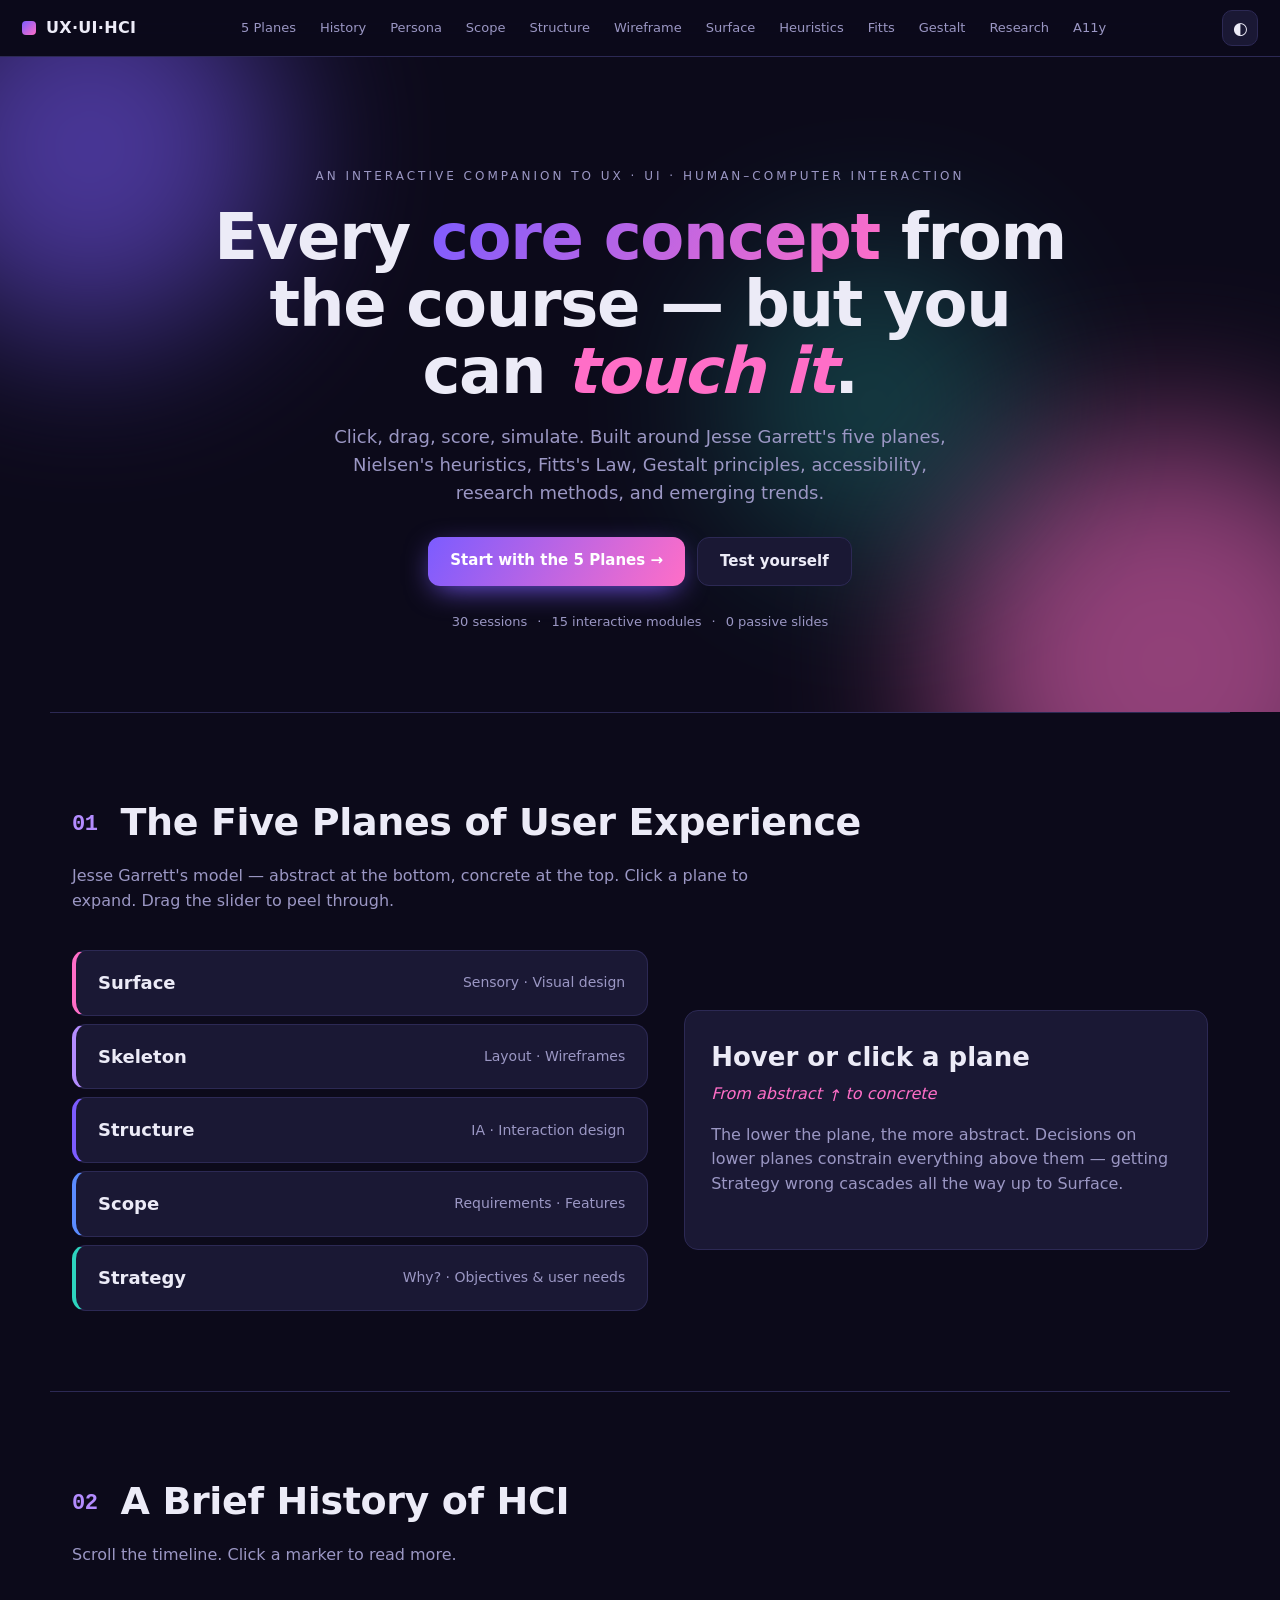
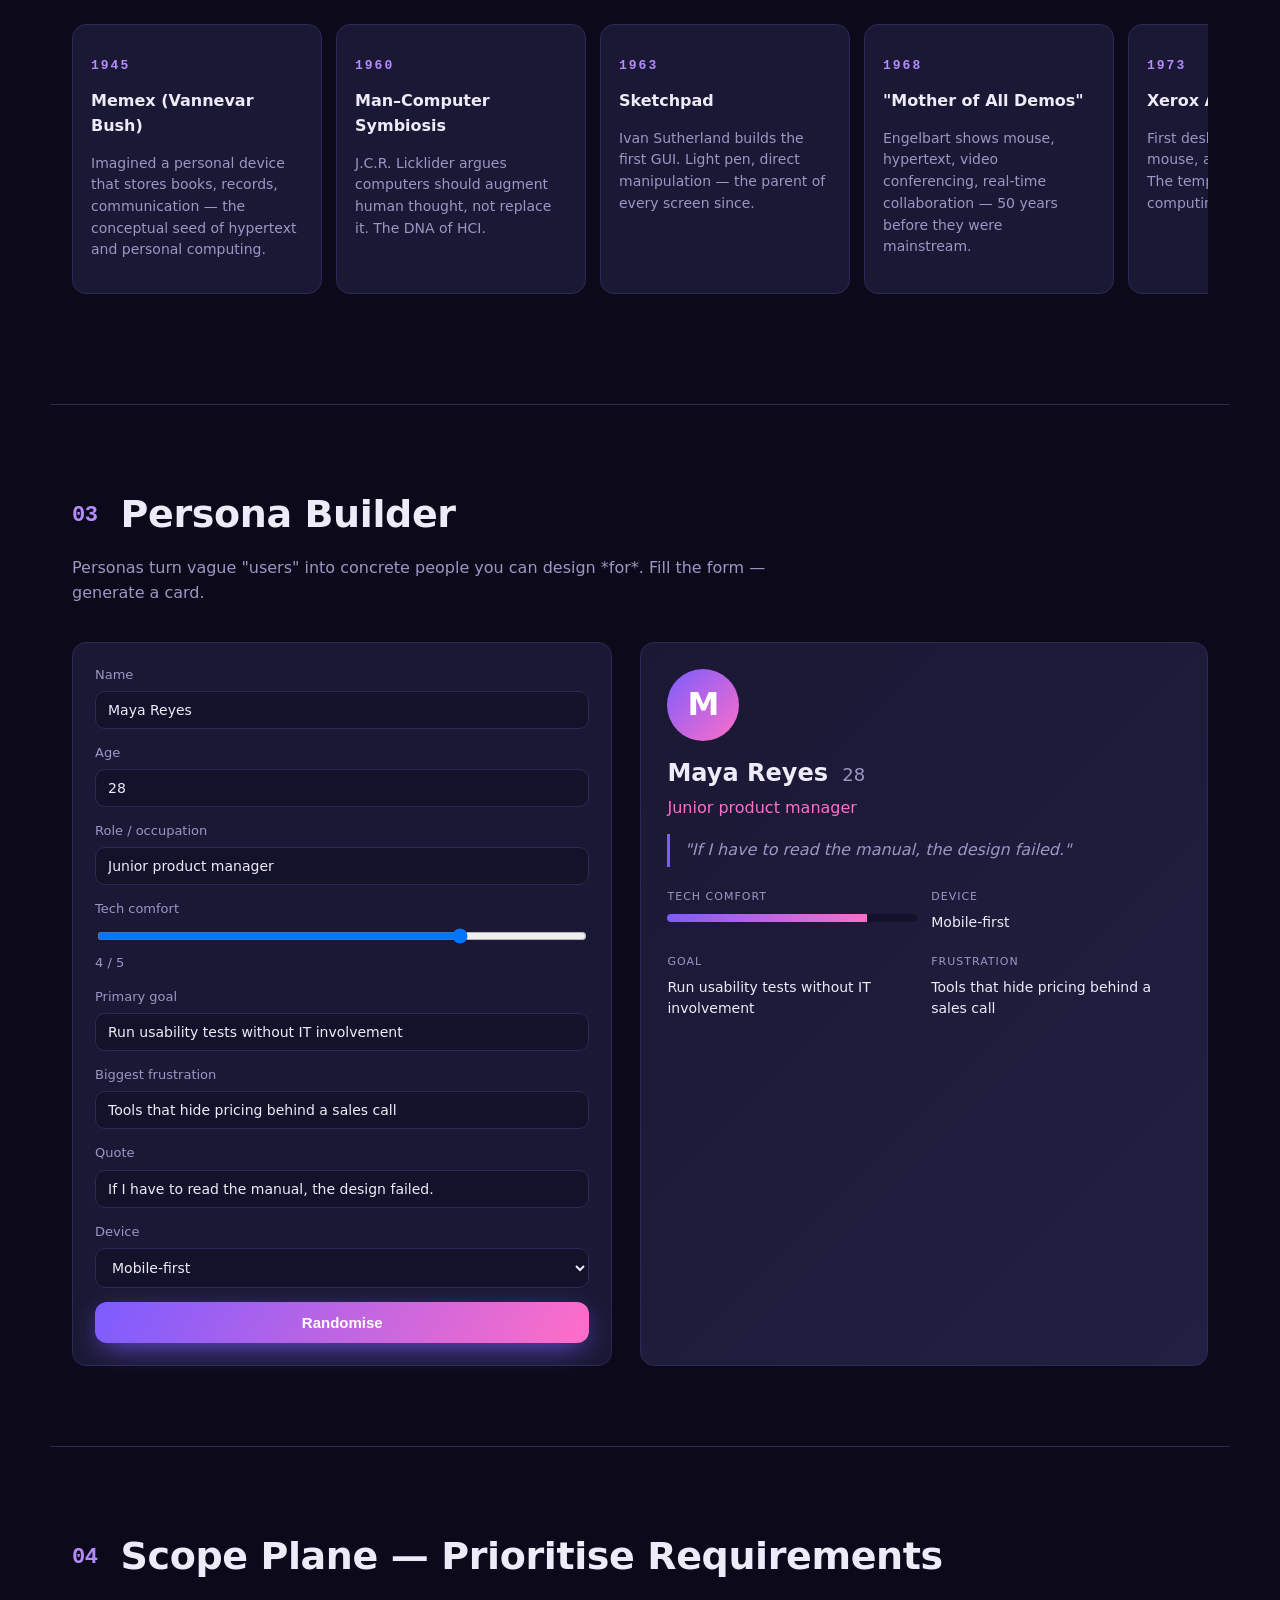
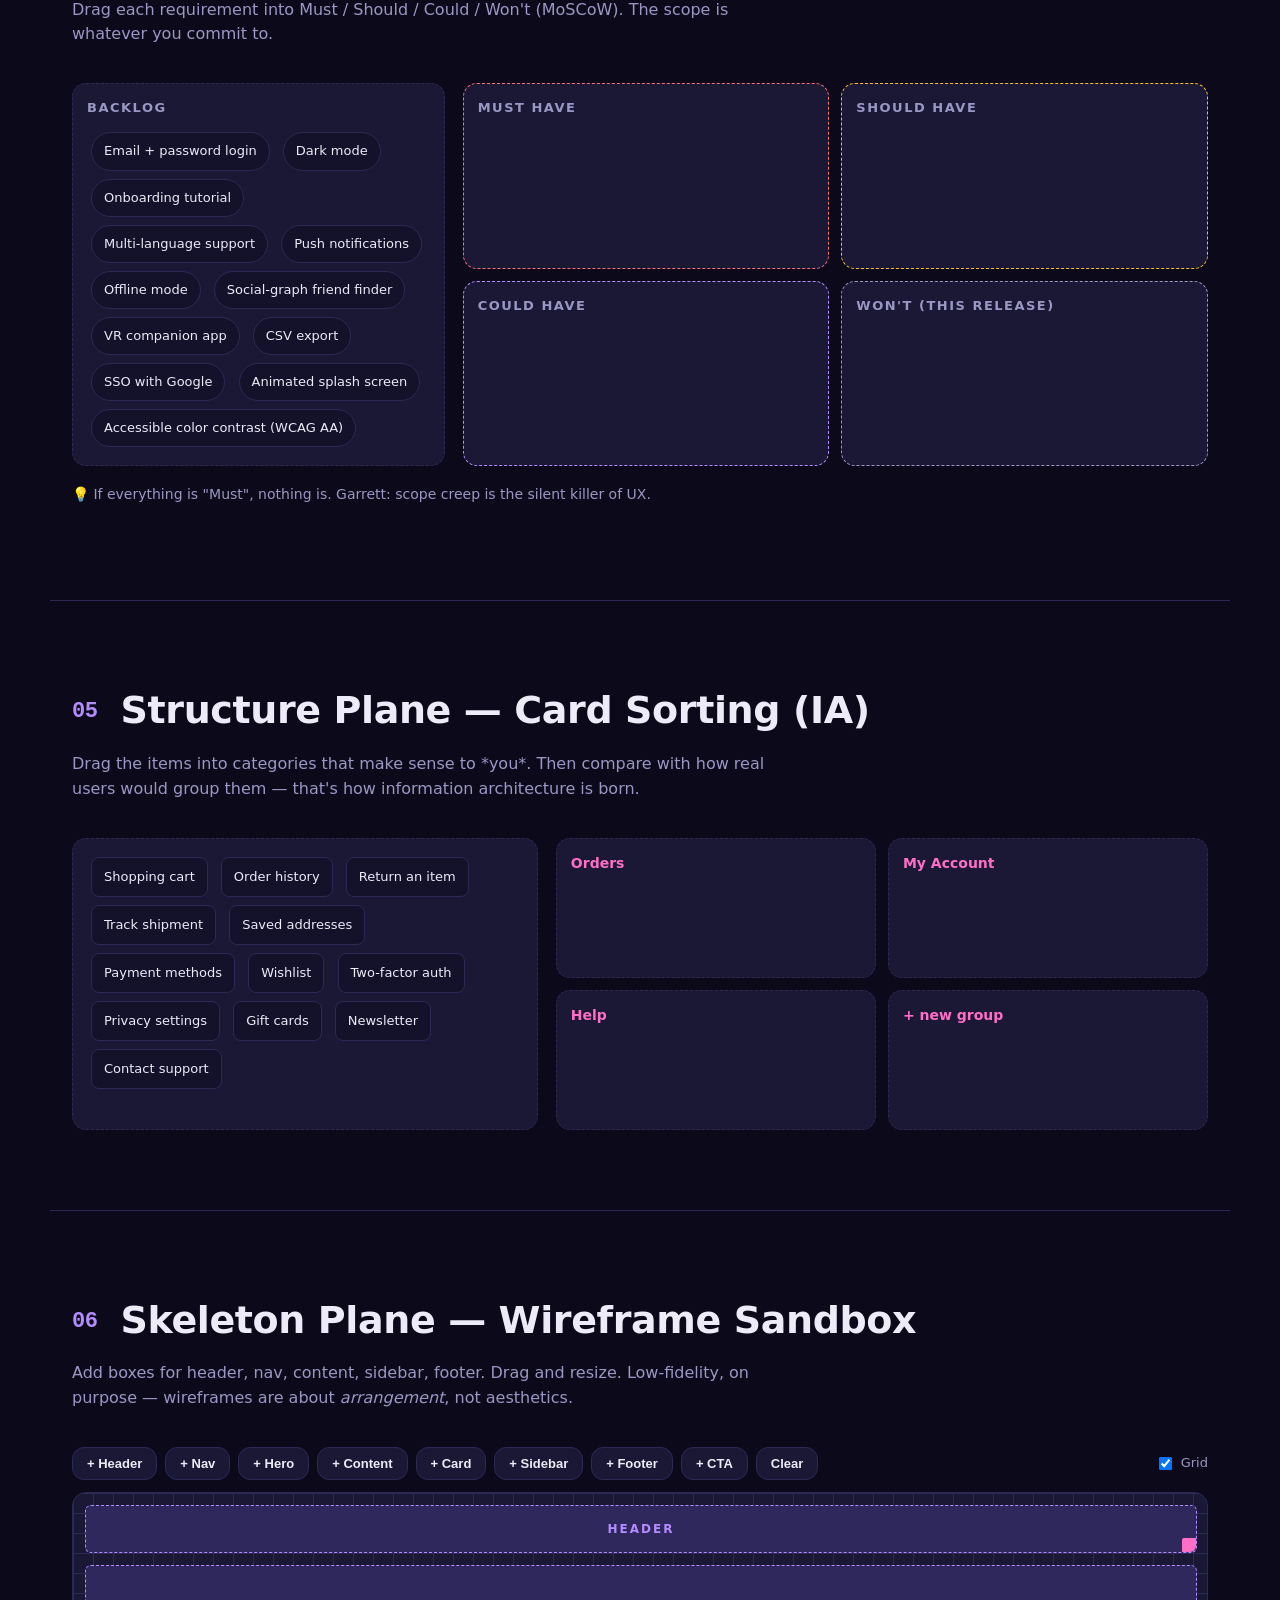
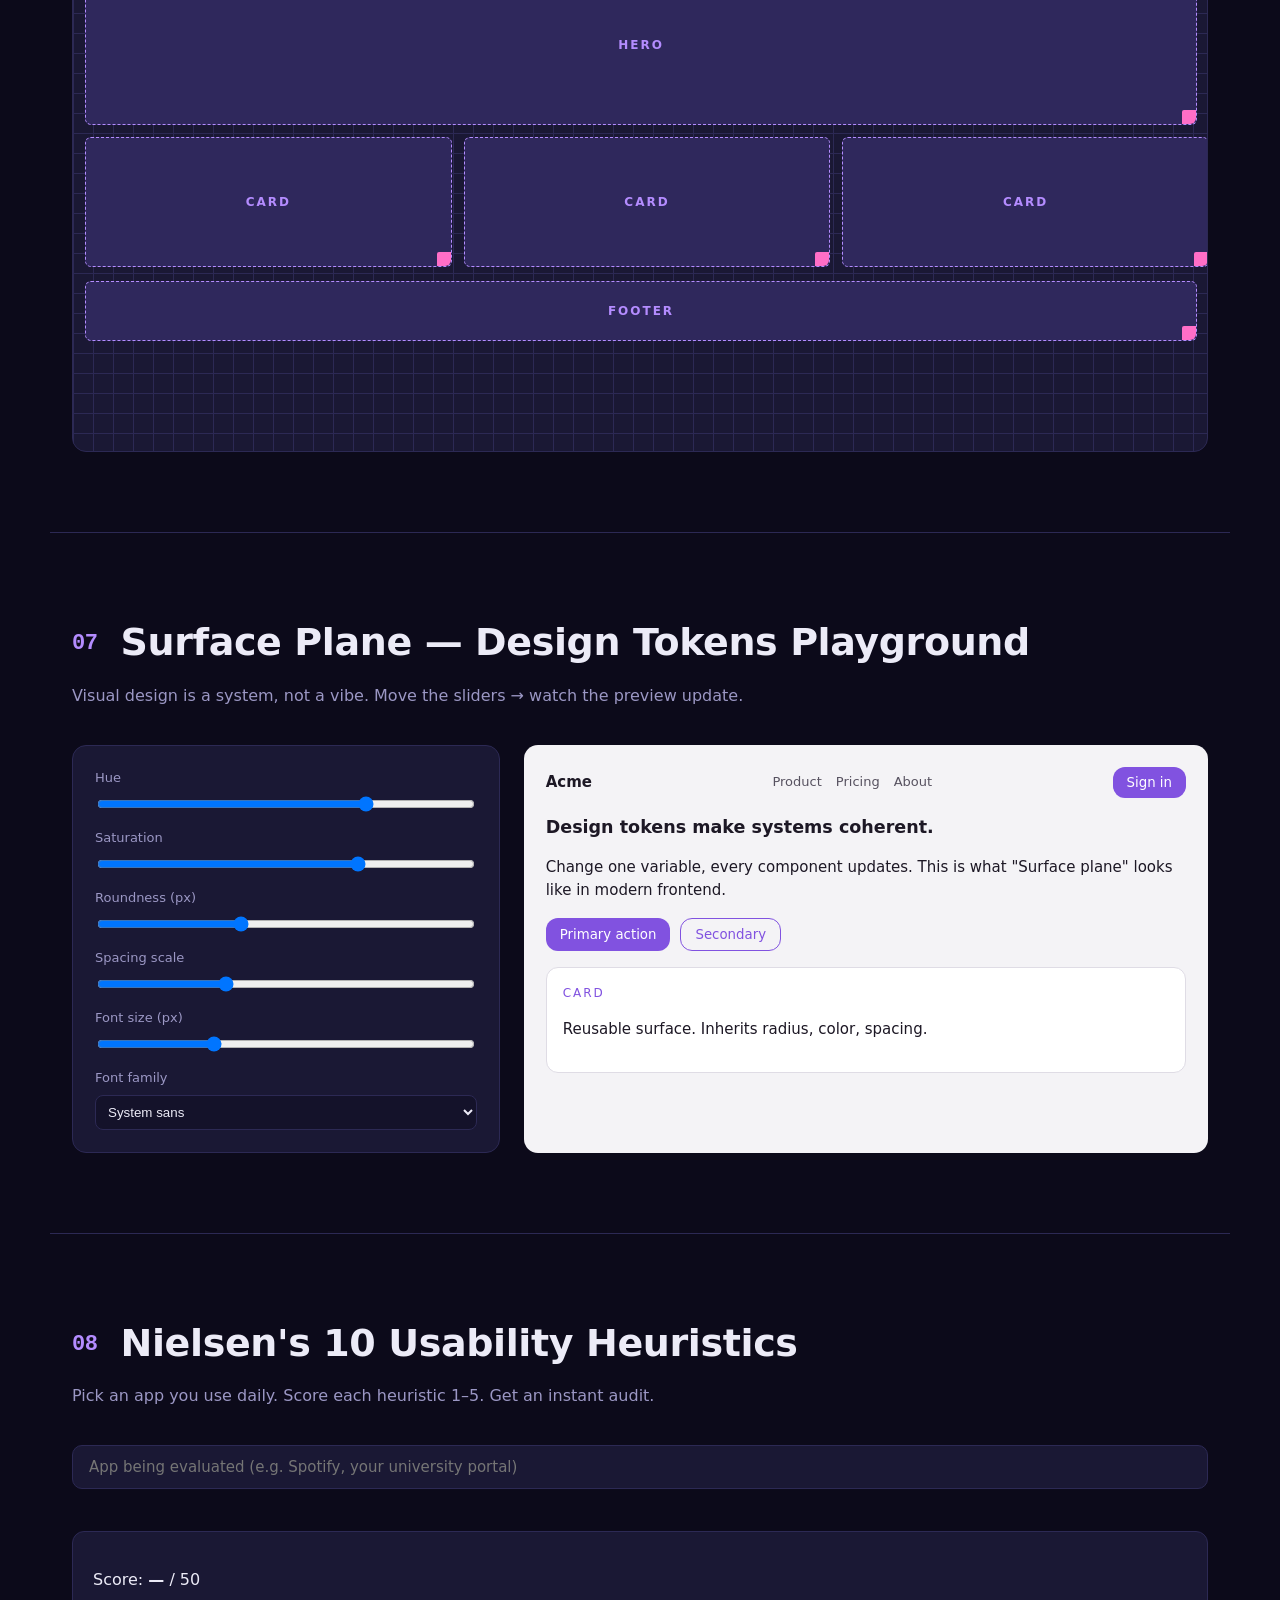
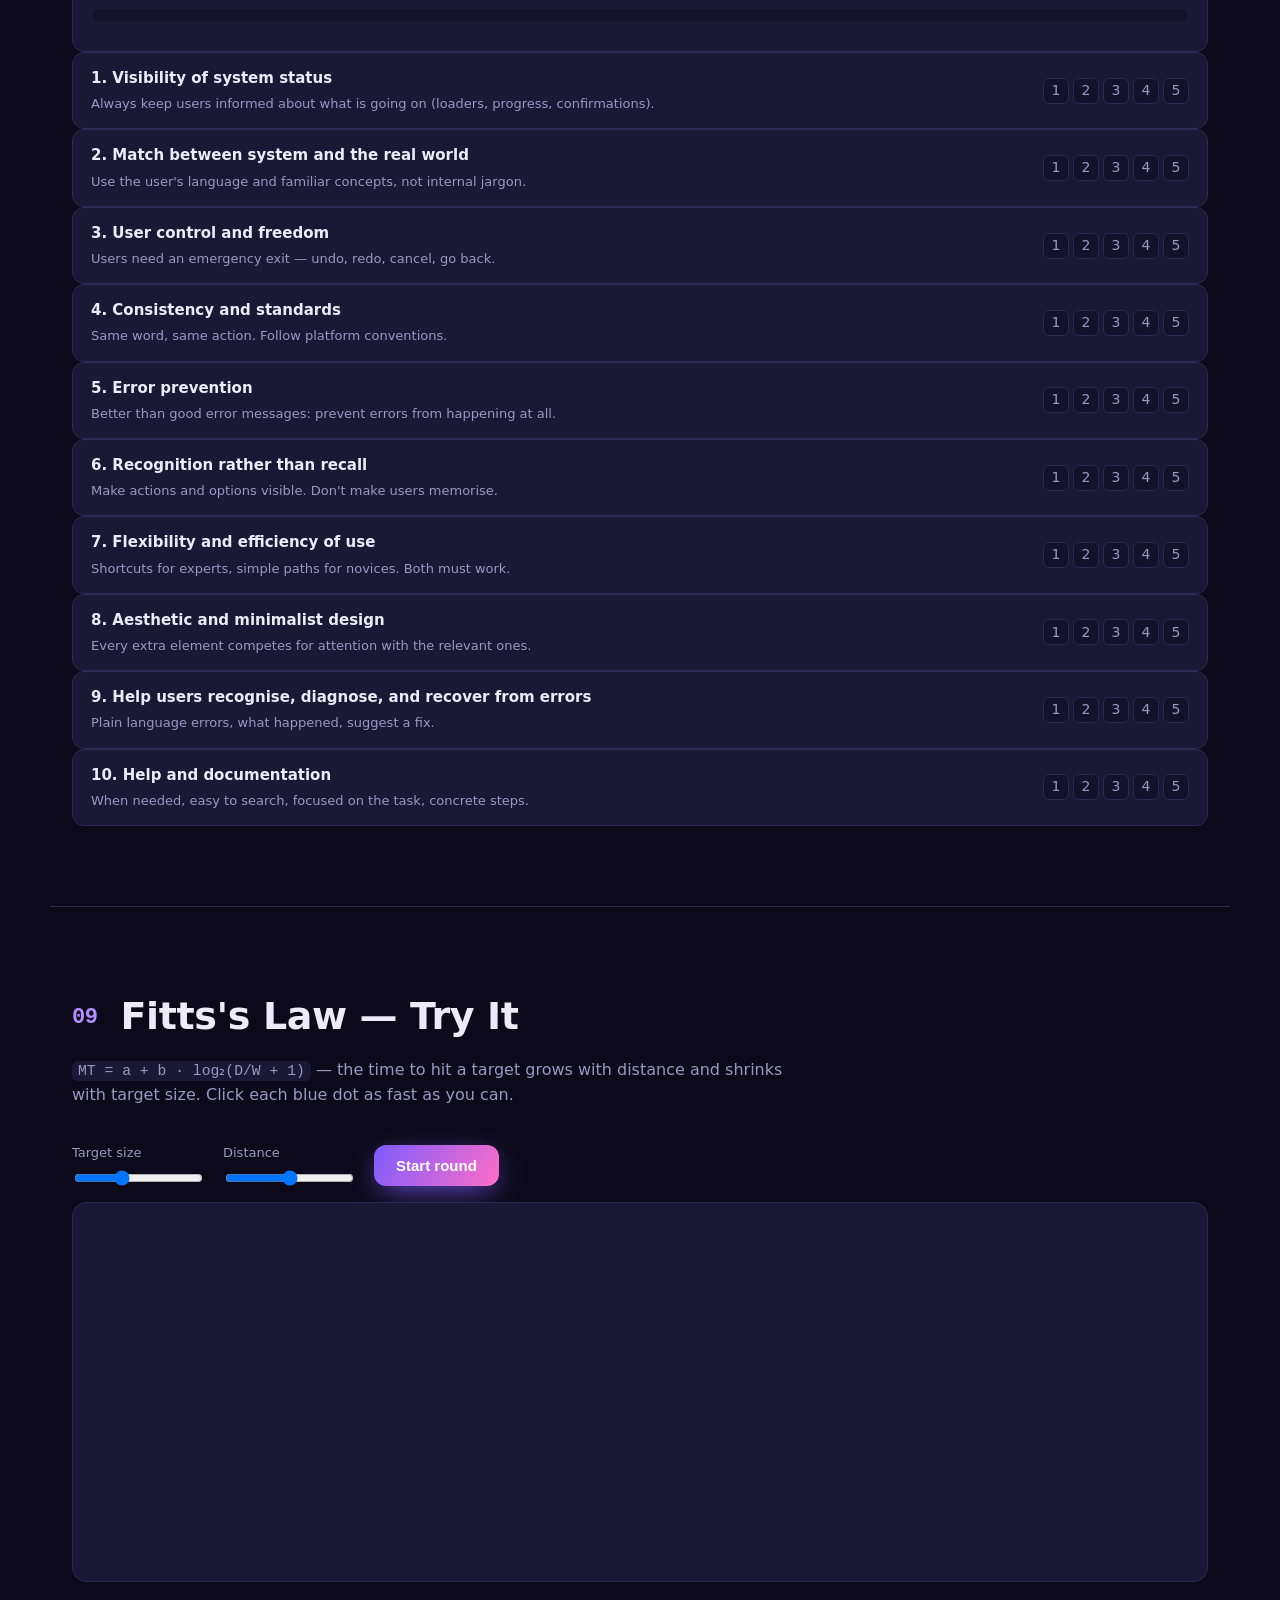
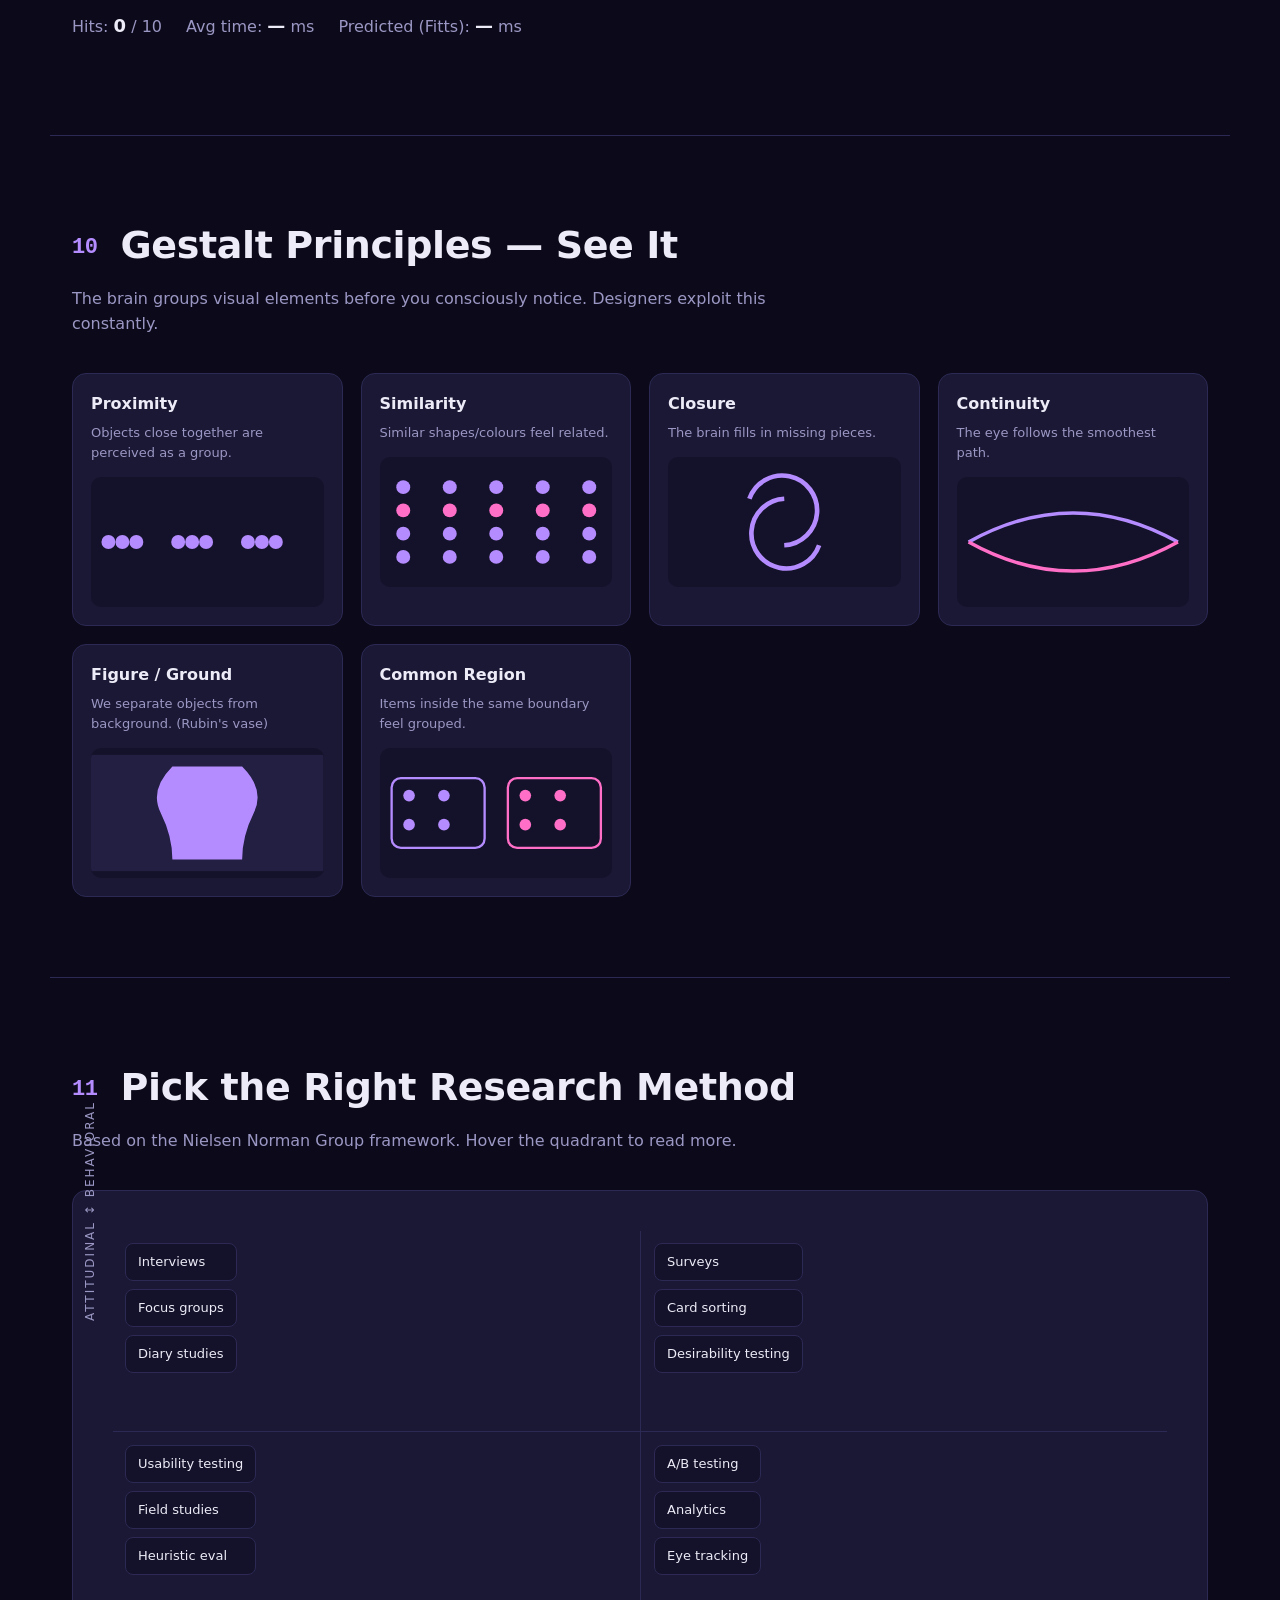
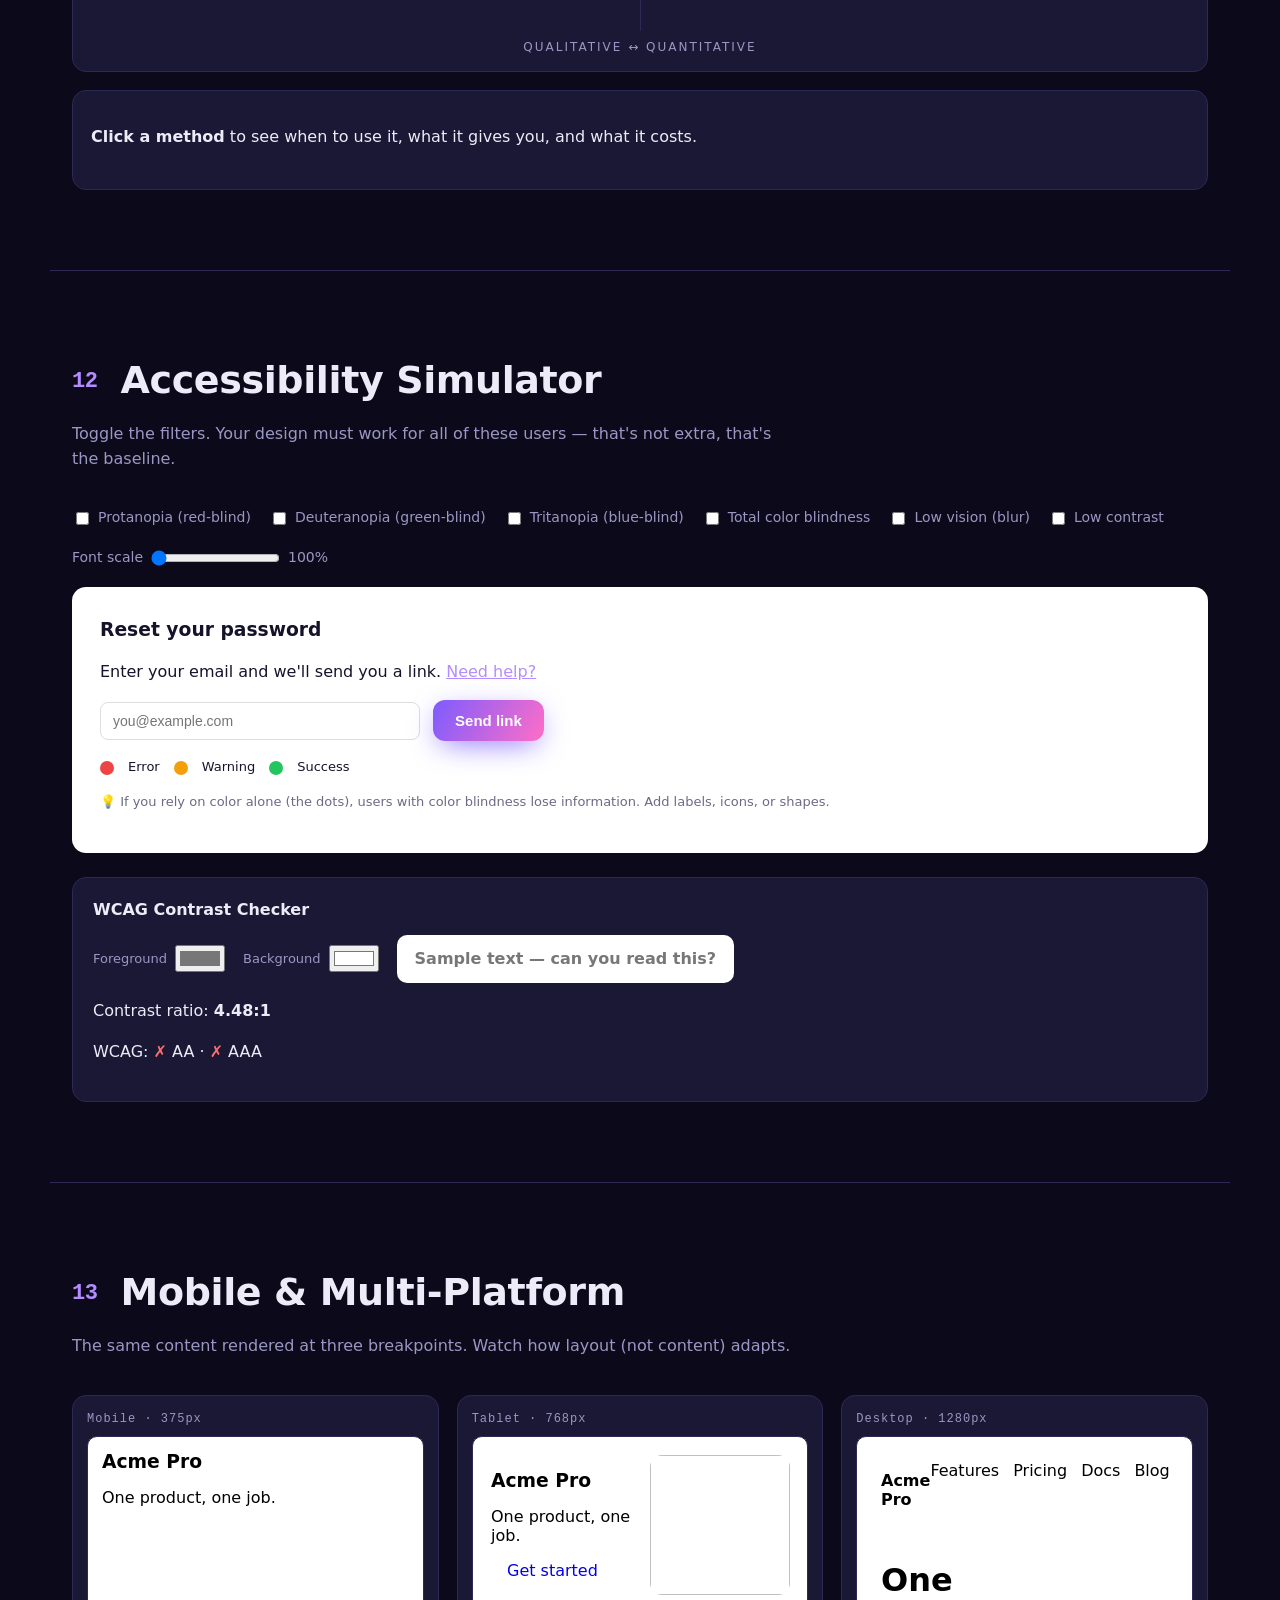
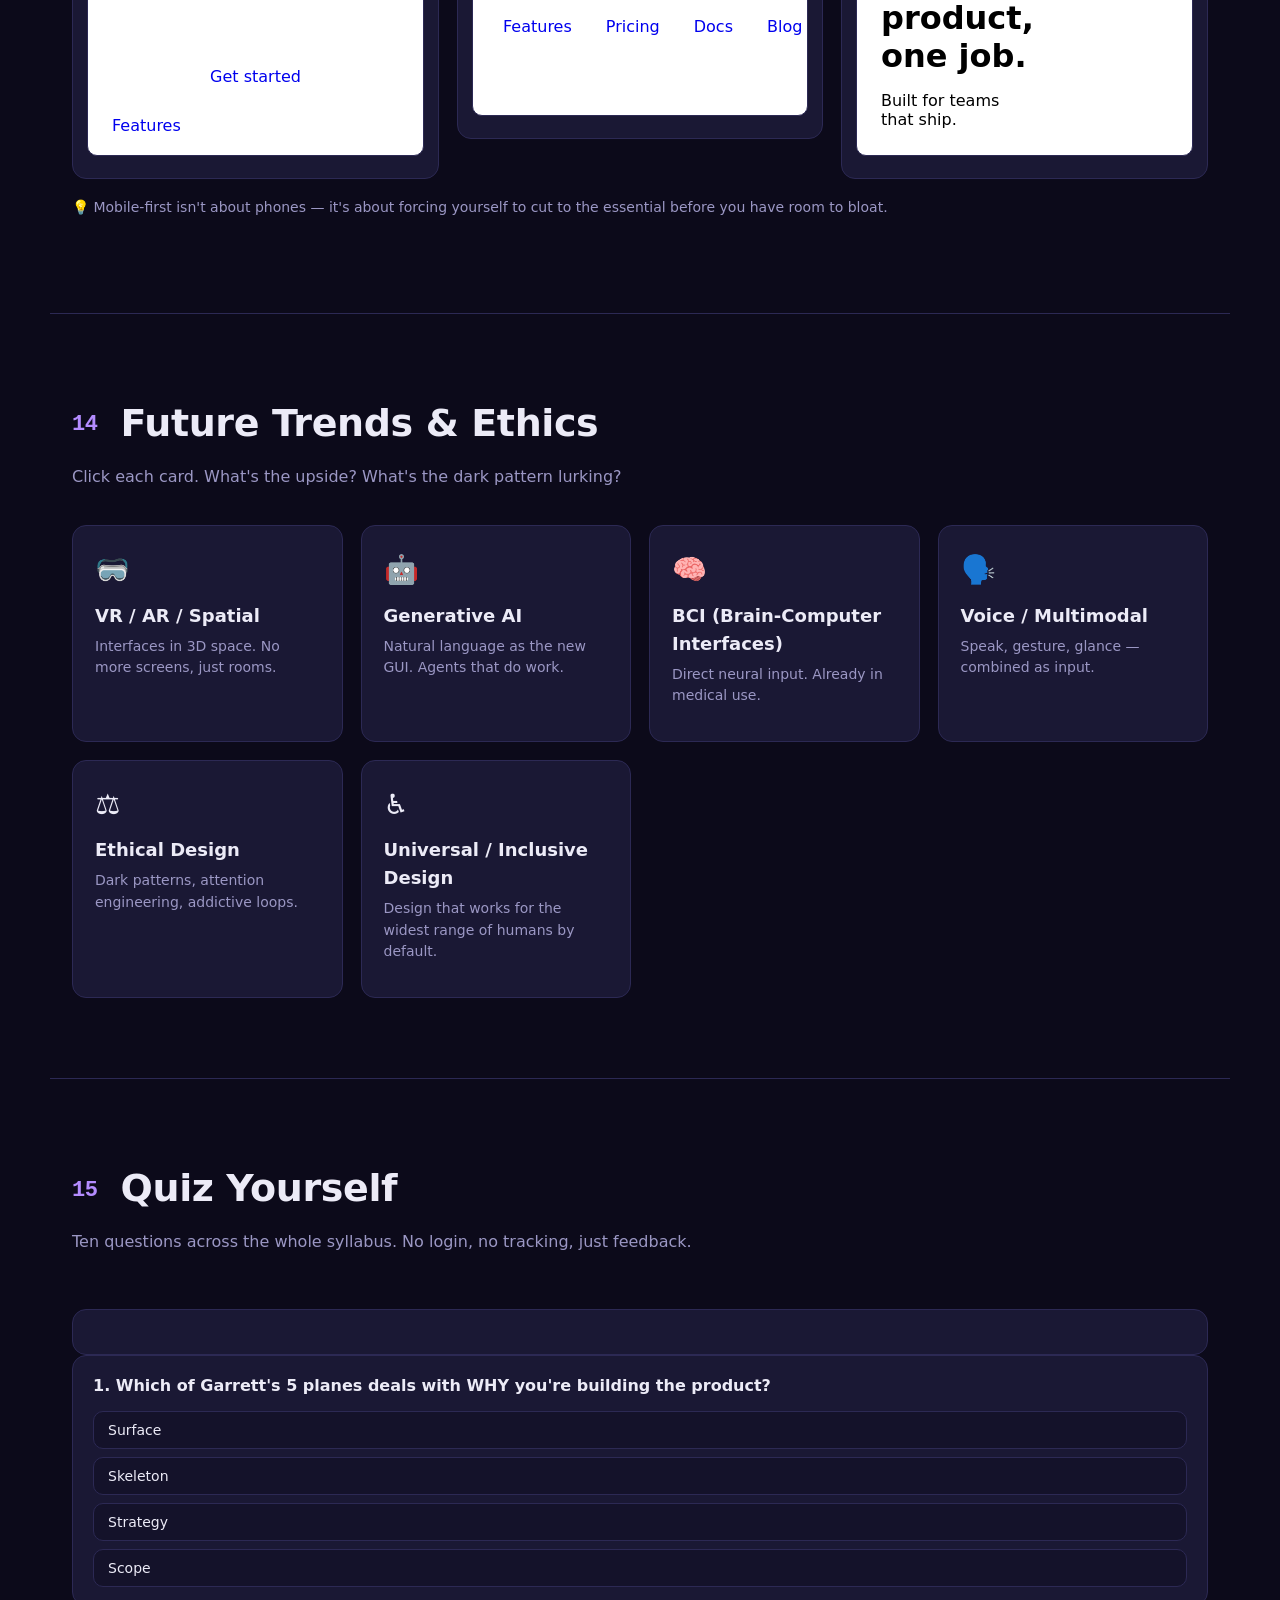
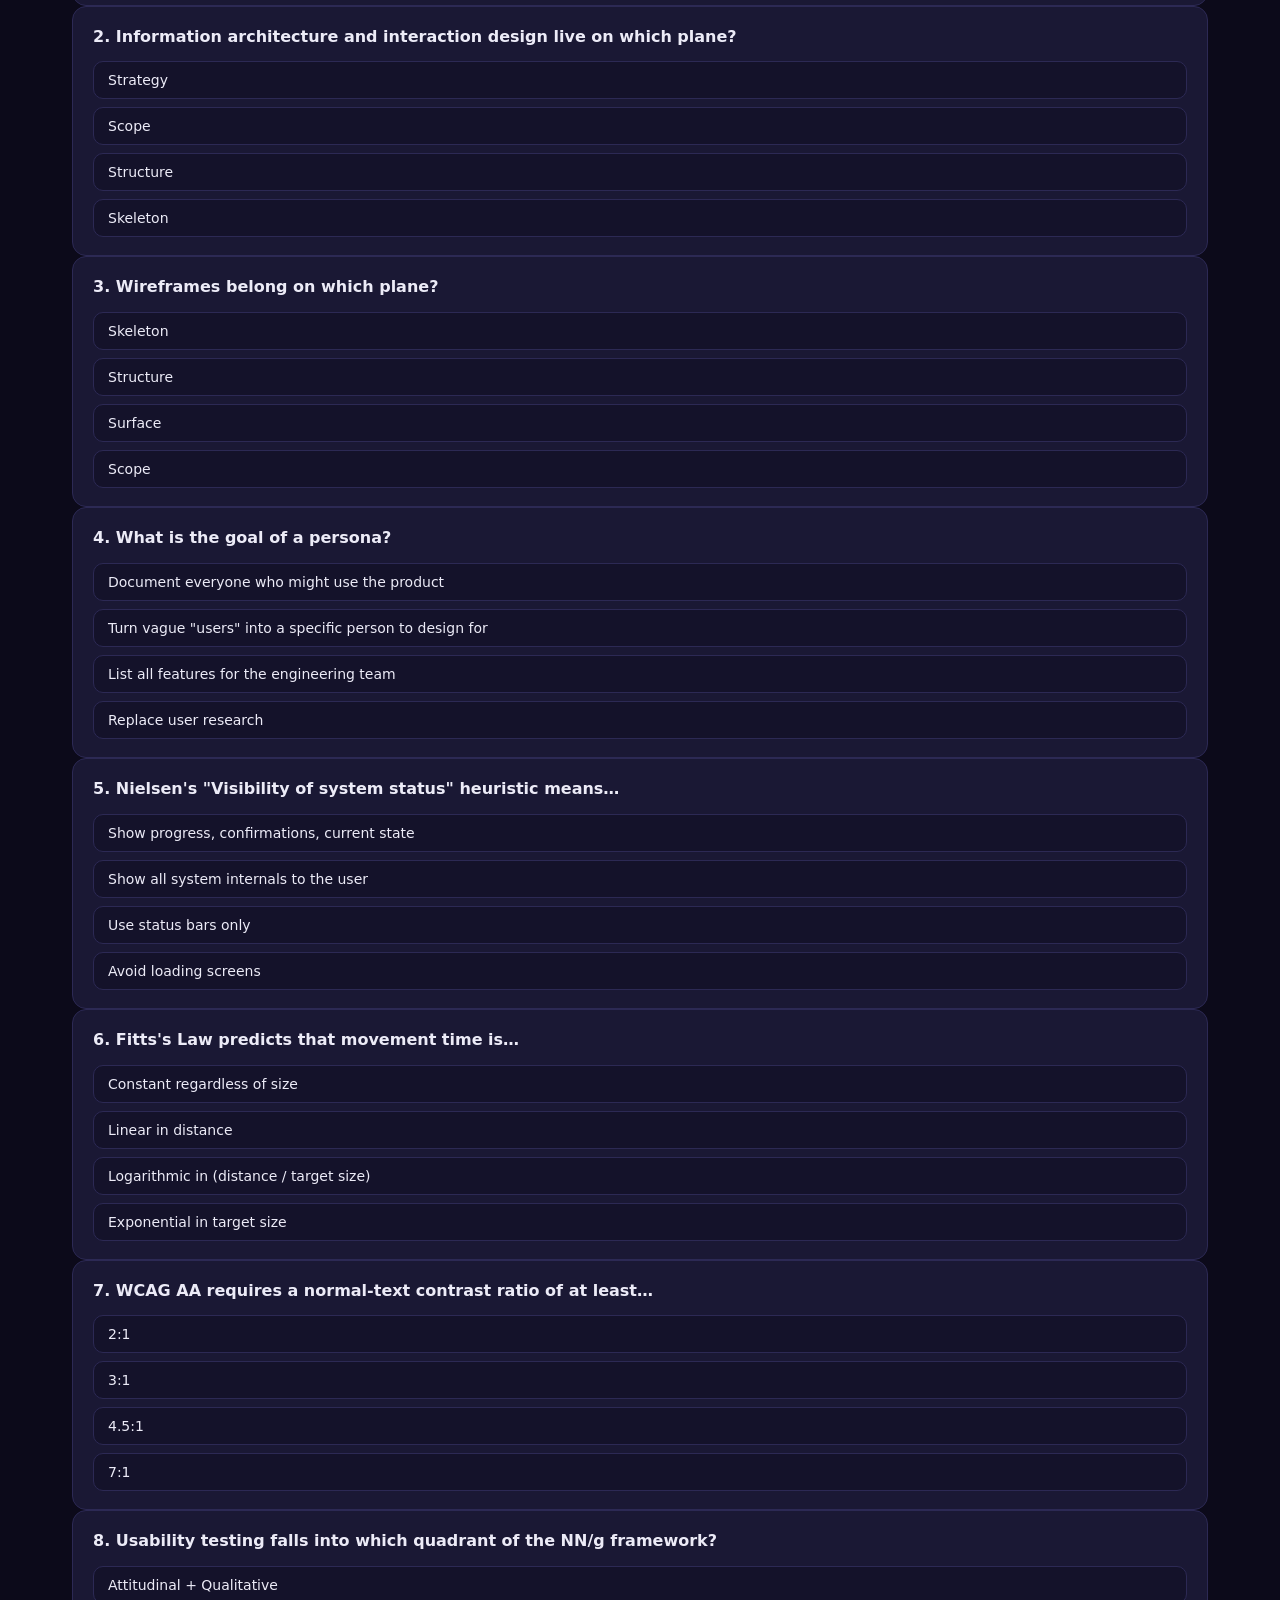
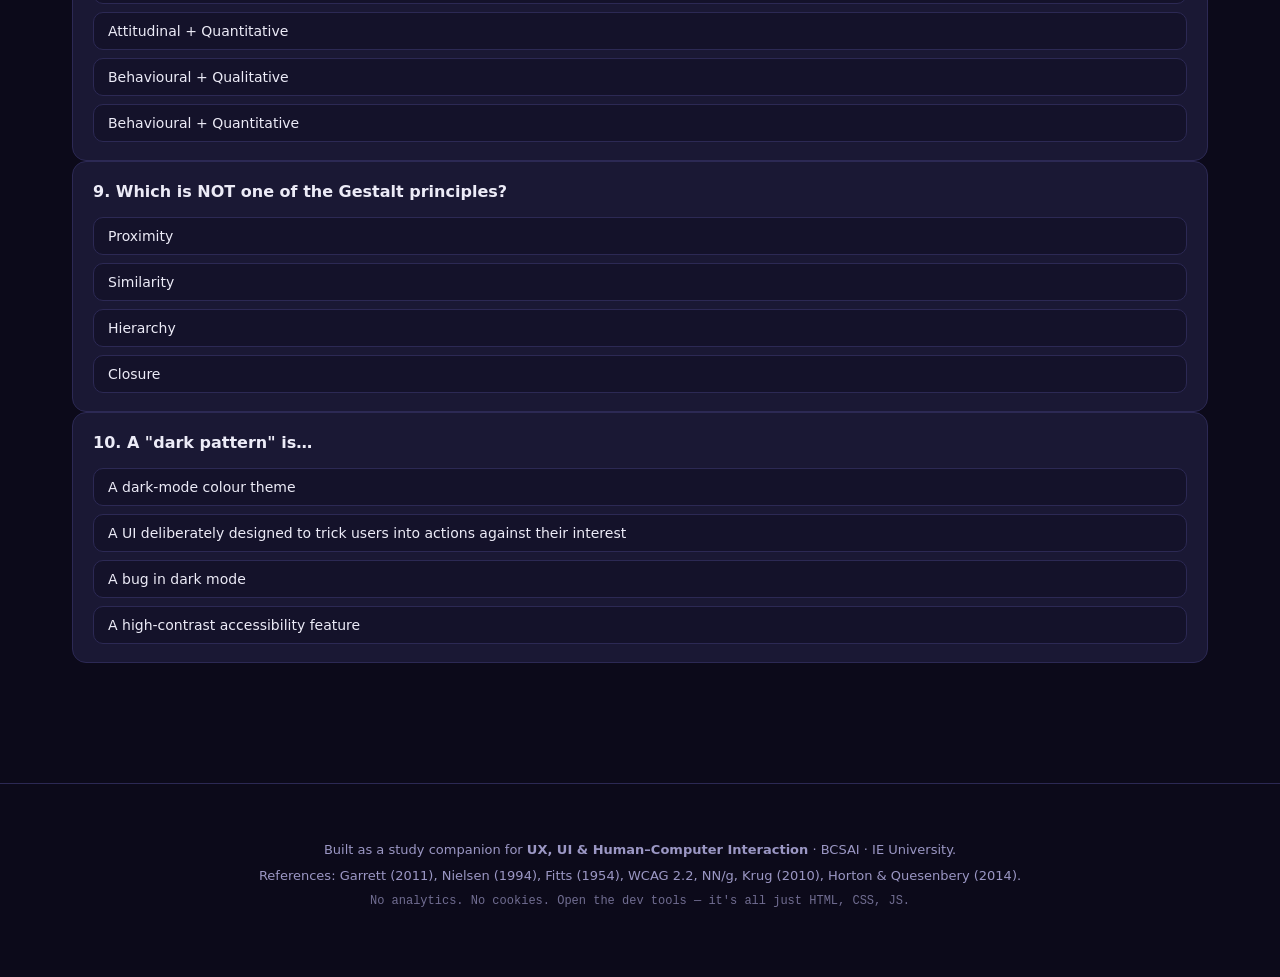
==== index.html @ 68b75187 "Interactive UX/UI/HCI concept map Single-page interactive companion for the UX/UI/HCI course (BCSAI)" ====
<!doctype html>
<html lang="en">
<head>
<meta charset="utf-8" />
<meta name="viewport" content="width=device-width,initial-scale=1" />
<title>UX · UI · HCI — Interactive Concept Map</title>
<meta name="description" content="Interactive companion to the UX/UI/HCI course — Garrett's 5 planes, Nielsen heuristics, Fitts's Law, Gestalt, accessibility, research methods, and more." />
<link rel="stylesheet" href="styles.css" />
<link rel="icon" href="data:image/svg+xml,%3Csvg xmlns='http://www.w3.org/2000/svg' viewBox='0 0 64 64'%3E%3Crect width='64' height='64' rx='14' fill='%237c5cff'/%3E%3Ctext x='50%25' y='58%25' text-anchor='middle' font-size='34' font-family='system-ui' fill='white' font-weight='800'%3EUX%3C/text%3E%3C/svg%3E" />
</head>
<body data-theme="dark">

<!-- ============================== NAV ============================== -->
<header class="nav">
  <a href="#top" class="brand">
    <span class="brand-dot"></span><span>UX·UI·HCI</span>
  </a>
  <nav class="nav-links">
    <a href="#planes">5 Planes</a>
    <a href="#timeline">History</a>
    <a href="#persona">Persona</a>
    <a href="#scope">Scope</a>
    <a href="#structure">Structure</a>
    <a href="#skeleton">Wireframe</a>
    <a href="#surface">Surface</a>
    <a href="#heuristics">Heuristics</a>
    <a href="#fitts">Fitts</a>
    <a href="#gestalt">Gestalt</a>
    <a href="#research">Research</a>
    <a href="#a11y">A11y</a>
    <a href="#mobile">Mobile</a>
    <a href="#future">Future</a>
    <a href="#quiz">Quiz</a>
  </nav>
  <button id="themeToggle" class="theme-btn" aria-label="Toggle theme">◐</button>
</header>

<!-- ============================== HERO ============================== -->
<section id="top" class="hero">
  <div class="hero-inner">
    <p class="kicker">An interactive companion to UX · UI · Human–Computer Interaction</p>
    <h1>Every <span class="grad">core concept</span> from the course — but you can <em>touch it</em>.</h1>
    <p class="lede">Click, drag, score, simulate. Built around Jesse Garrett's five planes, Nielsen's heuristics, Fitts's Law, Gestalt principles, accessibility, research methods, and emerging trends.</p>
    <div class="hero-cta">
      <a href="#planes" class="btn btn-primary">Start with the 5 Planes →</a>
      <a href="#quiz" class="btn btn-ghost">Test yourself</a>
    </div>
    <div class="hero-meta">
      <span>30 sessions</span><span>·</span><span>15 interactive modules</span><span>·</span><span>0 passive slides</span>
    </div>
  </div>
  <div class="hero-orbs" aria-hidden="true">
    <div class="orb o1"></div><div class="orb o2"></div><div class="orb o3"></div>
  </div>
</section>

<!-- ============================== 5 PLANES ============================== -->
<section id="planes" class="section">
  <h2><span class="num">01</span> The Five Planes of User Experience</h2>
  <p class="subtitle">Jesse Garrett's model — abstract at the bottom, concrete at the top. Click a plane to expand. Drag the slider to peel through.</p>

  <div class="planes-wrap">
    <div class="planes-stack" id="planesStack">
      <div class="plane" data-i="4" data-name="Surface" data-q="What does it look and feel like?" data-detail="Visual design: color, typography, iconography, imagery, motion. The sensory experience users perceive first.">
        <span class="plane-label">Surface</span><span class="plane-q">Sensory · Visual design</span>
      </div>
      <div class="plane" data-i="3" data-name="Skeleton" data-q="Where are things on the page?" data-detail="Interface, navigation, and information design. Wireframes live here. Layout decisions that make content reachable.">
        <span class="plane-label">Skeleton</span><span class="plane-q">Layout · Wireframes</span>
      </div>
      <div class="plane" data-i="2" data-name="Structure" data-q="How is it organised?" data-detail="Interaction design + information architecture. Flow, state, error handling, sitemap, taxonomy.">
        <span class="plane-label">Structure</span><span class="plane-q">IA · Interaction design</span>
      </div>
      <div class="plane" data-i="1" data-name="Scope" data-q="What features and content?" data-detail="Functional requirements (what it does) and content requirements (what it has). The 'spec'.">
        <span class="plane-label">Scope</span><span class="plane-q">Requirements · Features</span>
      </div>
      <div class="plane" data-i="0" data-name="Strategy" data-q="Why are we building this?" data-detail="User needs + product objectives. Target audience, success metrics, business goals. Everything else descends from here.">
        <span class="plane-label">Strategy</span><span class="plane-q">Why? · Objectives & user needs</span>
      </div>
    </div>

    <aside class="plane-detail" id="planeDetail">
      <p class="pd-name">Hover or click a plane</p>
      <p class="pd-q">From abstract <span class="arrow">↑</span> to concrete</p>
      <p class="pd-text">The lower the plane, the more abstract. Decisions on lower planes constrain everything above them — getting Strategy wrong cascades all the way up to Surface.</p>
    </aside>
  </div>
</section>

<!-- ============================== HCI TIMELINE ============================== -->
<section id="timeline" class="section">
  <h2><span class="num">02</span> A Brief History of HCI</h2>
  <p class="subtitle">Scroll the timeline. Click a marker to read more.</p>
  <div class="timeline" id="timelineList"></div>
</section>

<!-- ============================== PERSONA ============================== -->
<section id="persona" class="section">
  <h2><span class="num">03</span> Persona Builder</h2>
  <p class="subtitle">Personas turn vague "users" into concrete people you can design *for*. Fill the form — generate a card.</p>

  <div class="persona-wrap">
    <form class="persona-form" id="personaForm">
      <label>Name <input id="pName" value="Maya Reyes" /></label>
      <label>Age <input id="pAge" type="number" value="28" min="5" max="100" /></label>
      <label>Role / occupation <input id="pRole" value="Junior product manager" /></label>
      <label>Tech comfort
        <input id="pTech" type="range" min="1" max="5" value="4" />
        <span id="pTechVal">4 / 5</span>
      </label>
      <label>Primary goal <input id="pGoal" value="Run usability tests without IT involvement" /></label>
      <label>Biggest frustration <input id="pFrust" value="Tools that hide pricing behind a sales call" /></label>
      <label>Quote <input id="pQuote" value="If I have to read the manual, the design failed." /></label>
      <label>Device <select id="pDevice"><option>Mobile-first</option><option>Laptop</option><option>Tablet</option><option>Multi-device</option></select></label>
      <button type="button" class="btn btn-primary" id="randPersona">Randomise</button>
    </form>

    <article class="persona-card" id="personaCard">
      <div class="pc-avatar" id="pcAvatar">M</div>
      <h3 class="pc-name">Maya Reyes <span class="pc-age">28</span></h3>
      <p class="pc-role">Junior product manager</p>
      <blockquote class="pc-quote">"If I have to read the manual, the design failed."</blockquote>
      <div class="pc-grid">
        <div><label>Tech comfort</label><div class="bar"><span style="width:80%"></span></div></div>
        <div><label>Device</label><p class="val" id="pcDevice">Mobile-first</p></div>
        <div><label>Goal</label><p class="val" id="pcGoal">Run usability tests without IT involvement</p></div>
        <div><label>Frustration</label><p class="val" id="pcFrust">Tools that hide pricing behind a sales call</p></div>
      </div>
    </article>
  </div>
</section>

<!-- ============================== SCOPE / MOSCOW ============================== -->
<section id="scope" class="section">
  <h2><span class="num">04</span> Scope Plane — Prioritise Requirements</h2>
  <p class="subtitle">Drag each requirement into Must / Should / Could / Won't (MoSCoW). The scope is whatever you commit to.</p>

  <div class="moscow">
    <div class="moscow-pool" data-bucket="pool">
      <h4>Backlog</h4>
      <div class="chip" draggable="true">Email + password login</div>
      <div class="chip" draggable="true">Dark mode</div>
      <div class="chip" draggable="true">Onboarding tutorial</div>
      <div class="chip" draggable="true">Multi-language support</div>
      <div class="chip" draggable="true">Push notifications</div>
      <div class="chip" draggable="true">Offline mode</div>
      <div class="chip" draggable="true">Social-graph friend finder</div>
      <div class="chip" draggable="true">VR companion app</div>
      <div class="chip" draggable="true">CSV export</div>
      <div class="chip" draggable="true">SSO with Google</div>
      <div class="chip" draggable="true">Animated splash screen</div>
      <div class="chip" draggable="true">Accessible color contrast (WCAG AA)</div>
    </div>
    <div class="moscow-grid">
      <div class="moscow-bucket must" data-bucket="must"><h4>Must have</h4></div>
      <div class="moscow-bucket should" data-bucket="should"><h4>Should have</h4></div>
      <div class="moscow-bucket could" data-bucket="could"><h4>Could have</h4></div>
      <div class="moscow-bucket wont" data-bucket="wont"><h4>Won't (this release)</h4></div>
    </div>
  </div>
  <p class="hint">💡 If everything is "Must", nothing is. Garrett: scope creep is the silent killer of UX.</p>
</section>

<!-- ============================== STRUCTURE / CARD SORT ============================== -->
<section id="structure" class="section">
  <h2><span class="num">05</span> Structure Plane — Card Sorting (IA)</h2>
  <p class="subtitle">Drag the items into categories that make sense to *you*. Then compare with how real users would group them — that's how information architecture is born.</p>

  <div class="cardsort">
    <div class="cs-pool" data-bucket="pool" id="csPool">
      <div class="card" draggable="true">Shopping cart</div>
      <div class="card" draggable="true">Order history</div>
      <div class="card" draggable="true">Return an item</div>
      <div class="card" draggable="true">Track shipment</div>
      <div class="card" draggable="true">Saved addresses</div>
      <div class="card" draggable="true">Payment methods</div>
      <div class="card" draggable="true">Wishlist</div>
      <div class="card" draggable="true">Two-factor auth</div>
      <div class="card" draggable="true">Privacy settings</div>
      <div class="card" draggable="true">Gift cards</div>
      <div class="card" draggable="true">Newsletter</div>
      <div class="card" draggable="true">Contact support</div>
    </div>
    <div class="cs-cats" id="csCats">
      <div class="cs-cat" data-bucket="orders"><h4 contenteditable>Orders</h4></div>
      <div class="cs-cat" data-bucket="account"><h4 contenteditable>My Account</h4></div>
      <div class="cs-cat" data-bucket="help"><h4 contenteditable>Help</h4></div>
      <div class="cs-cat" data-bucket="custom"><h4 contenteditable>+ new group</h4></div>
    </div>
  </div>
</section>

<!-- ============================== SKELETON / WIREFRAME ============================== -->
<section id="skeleton" class="section">
  <h2><span class="num">06</span> Skeleton Plane — Wireframe Sandbox</h2>
  <p class="subtitle">Add boxes for header, nav, content, sidebar, footer. Drag and resize. Low-fidelity, on purpose — wireframes are about <em>arrangement</em>, not aesthetics.</p>

  <div class="wf-toolbar">
    <button class="btn btn-ghost" data-add="header">+ Header</button>
    <button class="btn btn-ghost" data-add="nav">+ Nav</button>
    <button class="btn btn-ghost" data-add="hero">+ Hero</button>
    <button class="btn btn-ghost" data-add="content">+ Content</button>
    <button class="btn btn-ghost" data-add="card">+ Card</button>
    <button class="btn btn-ghost" data-add="sidebar">+ Sidebar</button>
    <button class="btn btn-ghost" data-add="footer">+ Footer</button>
    <button class="btn btn-ghost" data-add="cta">+ CTA</button>
    <button class="btn btn-ghost" id="wfClear">Clear</button>
    <label class="wf-grid-toggle"><input type="checkbox" id="wfGrid" checked /> Grid</label>
  </div>
  <div class="wf-canvas" id="wfCanvas"></div>
</section>

<!-- ============================== SURFACE / DESIGN TOKENS ============================== -->
<section id="surface" class="section">
  <h2><span class="num">07</span> Surface Plane — Design Tokens Playground</h2>
  <p class="subtitle">Visual design is a system, not a vibe. Move the sliders → watch the preview update.</p>

  <div class="surface-wrap">
    <div class="surface-controls">
      <label>Hue <input type="range" id="tHue" min="0" max="360" value="260" /></label>
      <label>Saturation <input type="range" id="tSat" min="0" max="100" value="70" /></label>
      <label>Roundness (px) <input type="range" id="tRad" min="0" max="32" value="12" /></label>
      <label>Spacing scale <input type="range" id="tSpace" min="8" max="32" value="16" /></label>
      <label>Font size (px) <input type="range" id="tFont" min="12" max="22" value="15" /></label>
      <label>Font family
        <select id="tFamily">
          <option value="system-ui, sans-serif">System sans</option>
          <option value="'Georgia', serif">Serif</option>
          <option value="'JetBrains Mono', ui-monospace, monospace">Mono</option>
        </select>
      </label>
    </div>

    <div class="surface-preview" id="surfacePreview">
      <header><strong>Acme</strong><nav><span>Product</span><span>Pricing</span><span>About</span></nav><button>Sign in</button></header>
      <main>
        <h3>Design tokens make systems coherent.</h3>
        <p>Change one variable, every component updates. This is what "Surface plane" looks like in modern frontend.</p>
        <div class="prev-row">
          <button class="prev-primary">Primary action</button>
          <button class="prev-ghost">Secondary</button>
        </div>
        <div class="prev-card">
          <p class="prev-tag">Card</p>
          <p>Reusable surface. Inherits radius, color, spacing.</p>
        </div>
      </main>
    </div>
  </div>
</section>

<!-- ============================== NIELSEN HEURISTICS ============================== -->
<section id="heuristics" class="section">
  <h2><span class="num">08</span> Nielsen's 10 Usability Heuristics</h2>
  <p class="subtitle">Pick an app you use daily. Score each heuristic 1–5. Get an instant audit.</p>

  <input id="heurApp" placeholder="App being evaluated (e.g. Spotify, your university portal)" class="heur-app" />

  <div class="heuristics" id="heuristics"></div>

  <div class="heur-result">
    <p>Score: <strong id="heurScore">—</strong> / 50</p>
    <div class="heur-bar"><span id="heurBarFill"></span></div>
    <p class="heur-verdict" id="heurVerdict"></p>
  </div>
</section>

<!-- ============================== FITTS'S LAW ============================== -->
<section id="fitts" class="section">
  <h2><span class="num">09</span> Fitts's Law — Try It</h2>
  <p class="subtitle"><code>MT = a + b · log₂(D/W + 1)</code> — the time to hit a target grows with distance and shrinks with target size. Click each blue dot as fast as you can.</p>

  <div class="fitts">
    <div class="fitts-controls">
      <label>Target size <input id="fittsW" type="range" min="12" max="120" value="50" /></label>
      <label>Distance <input id="fittsD" type="range" min="60" max="500" value="280" /></label>
      <button class="btn btn-primary" id="fittsStart">Start round</button>
    </div>
    <div class="fitts-canvas" id="fittsCanvas"></div>
    <div class="fitts-stats">
      <p>Hits: <strong id="fittsHits">0</strong> / 10</p>
      <p>Avg time: <strong id="fittsAvg">—</strong> ms</p>
      <p>Predicted (Fitts): <strong id="fittsPred">—</strong> ms</p>
    </div>
  </div>
</section>

<!-- ============================== GESTALT ============================== -->
<section id="gestalt" class="section">
  <h2><span class="num">10</span> Gestalt Principles — See It</h2>
  <p class="subtitle">The brain groups visual elements before you consciously notice. Designers exploit this constantly.</p>
  <div class="gestalt-grid" id="gestaltGrid"></div>
</section>

<!-- ============================== RESEARCH METHODS QUADRANT ============================== -->
<section id="research" class="section">
  <h2><span class="num">11</span> Pick the Right Research Method</h2>
  <p class="subtitle">Based on the Nielsen Norman Group framework. Hover the quadrant to read more.</p>

  <div class="research">
    <div class="r-axis r-y">Attitudinal ↕ Behavioral</div>
    <div class="r-axis r-x">Qualitative ↔ Quantitative</div>
    <div class="r-grid" id="researchGrid"></div>
  </div>
  <div class="r-detail" id="rDetail">
    <p><strong>Click a method</strong> to see when to use it, what it gives you, and what it costs.</p>
  </div>
</section>

<!-- ============================== ACCESSIBILITY ============================== -->
<section id="a11y" class="section">
  <h2><span class="num">12</span> Accessibility Simulator</h2>
  <p class="subtitle">Toggle the filters. Your design must work for all of these users — that's not extra, that's the baseline.</p>

  <div class="a11y-controls">
    <label><input type="checkbox" data-filter="protanopia" /> Protanopia (red-blind)</label>
    <label><input type="checkbox" data-filter="deuteranopia" /> Deuteranopia (green-blind)</label>
    <label><input type="checkbox" data-filter="tritanopia" /> Tritanopia (blue-blind)</label>
    <label><input type="checkbox" data-filter="achromatopsia" /> Total color blindness</label>
    <label><input type="checkbox" data-filter="blur" /> Low vision (blur)</label>
    <label><input type="checkbox" data-filter="contrast" /> Low contrast</label>
    <label>Font scale <input type="range" id="a11yFont" min="100" max="200" value="100" /> <span id="a11yFontVal">100%</span></label>
  </div>

  <div class="a11y-demo" id="a11yDemo">
    <h3>Reset your password</h3>
    <p>Enter your email and we'll send you a link. <a href="#a11y">Need help?</a></p>
    <form onsubmit="return false">
      <input type="email" placeholder="you@example.com" />
      <button class="btn btn-primary">Send link</button>
    </form>
    <div class="a11y-traffic">
      <span class="dot red"></span> Error
      <span class="dot amber"></span> Warning
      <span class="dot green"></span> Success
    </div>
    <p class="a11y-tip">💡 If you rely on color alone (the dots), users with color blindness lose information. Add labels, icons, or shapes.</p>
  </div>

  <div class="contrast-checker">
    <h4>WCAG Contrast Checker</h4>
    <div class="cc-row">
      <label>Foreground <input type="color" id="ccFg" value="#777777" /></label>
      <label>Background <input type="color" id="ccBg" value="#ffffff" /></label>
      <p class="cc-sample" id="ccSample">Sample text — can you read this?</p>
    </div>
    <p>Contrast ratio: <strong id="ccRatio">—</strong></p>
    <p>WCAG: <span id="ccAA">—</span> AA · <span id="ccAAA">—</span> AAA</p>
  </div>
</section>

<!-- ============================== MOBILE / RESPONSIVE ============================== -->
<section id="mobile" class="section">
  <h2><span class="num">13</span> Mobile & Multi-Platform</h2>
  <p class="subtitle">The same content rendered at three breakpoints. Watch how layout (not content) adapts.</p>

  <div class="bp-row">
    <div class="bp" data-w="375"><span class="bp-label">Mobile · 375px</span><iframe srcdoc='<style>body{font-family:system-ui;background:%23fff;color:%23111;margin:0;padding:14px}h3{margin:0 0 6px}nav{display:flex;flex-direction:column;gap:6px;margin-top:10px}nav a{padding:8px 10px;background:%23f1f1f3;border-radius:8px;color:%23111;text-decoration:none}.cta{margin-top:12px;display:block;text-align:center;padding:12px;background:%237c5cff;color:%23fff;border-radius:10px;text-decoration:none}img{width:100%25;border-radius:10px;margin-top:10px;background:linear-gradient(120deg,%23dad8ff,%23ffd9e7);height:120px;display:block}</style><h3>Acme Pro</h3><p>One product, one job.</p><img alt=""/><a class="cta" href="#">Get started</a><nav><a href="#">Features</a><a href="#">Pricing</a><a href="#">Docs</a></nav>'></iframe></div>
    <div class="bp" data-w="768"><span class="bp-label">Tablet · 768px</span><iframe srcdoc='<style>body{font-family:system-ui;background:%23fff;color:%23111;margin:0;padding:18px}.row{display:flex;gap:18px;align-items:center}h3{margin:0}nav{display:flex;gap:10px;margin-top:14px}nav a{padding:8px 12px;background:%23f1f1f3;border-radius:8px;color:%23111;text-decoration:none}.cta{padding:10px 16px;background:%237c5cff;color:%23fff;border-radius:10px;text-decoration:none}img{flex:1;border-radius:12px;background:linear-gradient(120deg,%23dad8ff,%23ffd9e7);height:140px}</style><div class="row"><div style="flex:1"><h3>Acme Pro</h3><p>One product, one job.</p><a class="cta" href="#">Get started</a></div><img alt=""/></div><nav><a href="#">Features</a><a href="#">Pricing</a><a href="#">Docs</a><a href="#">Blog</a></nav>'></iframe></div>
    <div class="bp" data-w="1280"><span class="bp-label">Desktop · 1280px</span><iframe srcdoc='<style>body{font-family:system-ui;background:%23fff;color:%23111;margin:0;padding:24px}header{display:flex;justify-content:space-between;align-items:center}nav{display:flex;gap:14px}nav a{color:%23111;text-decoration:none}.cta{padding:10px 18px;background:%237c5cff;color:%23fff;border-radius:10px;text-decoration:none}.row{display:grid;grid-template-columns:1fr 1fr;gap:24px;margin-top:24px;align-items:center}h1{margin:0 0 6px}img{border-radius:14px;background:linear-gradient(120deg,%23dad8ff,%23ffd9e7);height:220px}</style><header><strong>Acme Pro</strong><nav><a>Features</a><a>Pricing</a><a>Docs</a><a>Blog</a><a class="cta">Get started</a></nav></header><div class="row"><div><h1>One product, one job.</h1><p>Built for teams that ship.</p></div><img alt=""/></div>'></iframe></div>
  </div>
  <p class="hint">💡 Mobile-first isn't about phones — it's about forcing yourself to cut to the essential before you have room to bloat.</p>
</section>

<!-- ============================== FUTURE TRENDS ============================== -->
<section id="future" class="section">
  <h2><span class="num">14</span> Future Trends & Ethics</h2>
  <p class="subtitle">Click each card. What's the upside? What's the dark pattern lurking?</p>
  <div class="future-grid" id="futureGrid"></div>
</section>

<!-- ============================== QUIZ ============================== -->
<section id="quiz" class="section">
  <h2><span class="num">15</span> Quiz Yourself</h2>
  <p class="subtitle">Ten questions across the whole syllabus. No login, no tracking, just feedback.</p>
  <div class="quiz" id="quiz"></div>
  <div class="quiz-result" id="quizResult"></div>
</section>

<!-- ============================== FOOTER ============================== -->
<footer class="footer">
  <p>Built as a study companion for <strong>UX, UI &amp; Human–Computer Interaction</strong> · BCSAI · IE University.</p>
  <p>References: Garrett (2011), Nielsen (1994), Fitts (1954), WCAG 2.2, NN/g, Krug (2010), Horton &amp; Quesenbery (2014).</p>
  <p class="foot-credit">No analytics. No cookies. Open the dev tools — it's all just HTML, CSS, JS.</p>
</footer>

<script src="script.js"></script>
</body>
</html>
---- styles.css ----
/* ========================================================
   UX · UI · HCI — Interactive Concept Map
   ======================================================== */

:root {
  --bg: #0c0a1a;
  --bg-2: #14122a;
  --panel: #1a1834;
  --panel-2: #221f42;
  --line: #2c2954;
  --text: #ecebf7;
  --muted: #9b97c4;
  --primary: #7c5cff;
  --primary-2: #b48cff;
  --accent: #ff6ec7;
  --good: #4ade80;
  --warn: #fbbf24;
  --bad: #f87171;
  --radius: 14px;
  --max: 1180px;
}

[data-theme="light"] {
  --bg: #fbfaff;
  --bg-2: #f1eef9;
  --panel: #ffffff;
  --panel-2: #f6f4ff;
  --line: #e2dff0;
  --text: #15132a;
  --muted: #5b577a;
  --primary: #5b3df3;
  --primary-2: #8a6bff;
}

* { box-sizing: border-box; }
html { scroll-behavior: smooth; }
body {
  margin: 0;
  background: var(--bg);
  color: var(--text);
  font-family: -apple-system, BlinkMacSystemFont, "Segoe UI", system-ui, sans-serif;
  line-height: 1.55;
  -webkit-font-smoothing: antialiased;
}

a { color: var(--primary-2); }
code { background: var(--panel); padding: 2px 6px; border-radius: 6px; font-size: .92em; }

/* ============ NAV ============ */
.nav {
  position: sticky; top: 0; z-index: 50;
  background: color-mix(in srgb, var(--bg) 86%, transparent);
  backdrop-filter: saturate(160%) blur(14px);
  border-bottom: 1px solid var(--line);
  display: flex; align-items: center; justify-content: space-between;
  padding: 10px 22px;
  gap: 16px;
}
.brand { display: flex; align-items: center; gap: 10px; text-decoration: none; color: var(--text); font-weight: 800; letter-spacing: .3px; }
.brand-dot { width: 14px; height: 14px; border-radius: 4px; background: linear-gradient(135deg, var(--primary), var(--accent)); }
.nav-links { display: flex; gap: 4px; overflow-x: auto; max-width: 70vw; scrollbar-width: thin; }
.nav-links a { color: var(--muted); text-decoration: none; padding: 6px 10px; border-radius: 8px; font-size: 13px; white-space: nowrap; }
.nav-links a:hover { color: var(--text); background: var(--panel); }
.theme-btn { background: var(--panel); border: 1px solid var(--line); color: var(--text); width: 36px; height: 36px; border-radius: 10px; cursor: pointer; font-size: 17px; }

/* ============ HERO ============ */
.hero {
  position: relative;
  padding: 110px 22px 80px;
  text-align: center;
  overflow: hidden;
}
.hero-inner { position: relative; z-index: 2; max-width: 880px; margin: 0 auto; }
.kicker { color: var(--muted); text-transform: uppercase; letter-spacing: 3px; font-size: 12px; margin: 0 0 18px; }
h1 { font-size: clamp(34px, 5.5vw, 64px); line-height: 1.05; margin: 0 0 18px; letter-spacing: -.02em; font-weight: 800; }
h1 em { font-style: italic; color: var(--accent); }
.grad { background: linear-gradient(120deg, var(--primary), var(--accent)); -webkit-background-clip: text; background-clip: text; color: transparent; }
.lede { color: var(--muted); font-size: 18px; max-width: 640px; margin: 0 auto 30px; }
.hero-cta { display: flex; gap: 12px; justify-content: center; flex-wrap: wrap; }
.btn { padding: 12px 22px; border-radius: 12px; text-decoration: none; font-weight: 600; cursor: pointer; border: 0; font-size: 15px; transition: transform .15s, box-shadow .15s; display: inline-block; }
.btn:active { transform: translateY(1px); }
.btn-primary { background: linear-gradient(120deg, var(--primary), var(--accent)); color: #fff; box-shadow: 0 8px 30px -8px var(--primary); }
.btn-primary:hover { box-shadow: 0 14px 40px -10px var(--primary); }
.btn-ghost { background: var(--panel); color: var(--text); border: 1px solid var(--line); }
.btn-ghost:hover { background: var(--panel-2); }
.hero-meta { margin-top: 26px; color: var(--muted); font-size: 13px; display: flex; gap: 10px; justify-content: center; flex-wrap: wrap; }

.hero-orbs { position: absolute; inset: 0; pointer-events: none; }
.orb { position: absolute; border-radius: 50%; filter: blur(80px); opacity: .55; }
.o1 { width: 380px; height: 380px; background: var(--primary); top: -100px; left: -100px; }
.o2 { width: 460px; height: 460px; background: var(--accent); bottom: -180px; right: -120px; }
.o3 { width: 300px; height: 300px; background: #2dd4bf; top: 30%; right: 20%; opacity: .25; }

/* ============ SECTION ============ */
.section {
  max-width: var(--max);
  margin: 0 auto;
  padding: 80px 22px;
  border-top: 1px solid var(--line);
}
.section h2 { font-size: clamp(26px, 3.4vw, 38px); margin: 0 0 12px; letter-spacing: -.01em; }
.section h2 .num { color: var(--primary-2); font-family: ui-monospace, monospace; font-size: .58em; margin-right: 10px; vertical-align: middle; }
.subtitle { color: var(--muted); margin: 0 0 36px; max-width: 720px; font-size: 16px; }
.hint { color: var(--muted); font-size: 14px; margin-top: 18px; }

/* ============ 5 PLANES ============ */
.planes-wrap { display: grid; grid-template-columns: 1.1fr 1fr; gap: 36px; align-items: center; }
.planes-stack {
  display: flex; flex-direction: column;
  gap: 8px;
  perspective: 1200px;
}
.plane {
  background: var(--panel);
  border: 1px solid var(--line);
  border-left: 4px solid var(--primary);
  padding: 18px 22px;
  border-radius: var(--radius);
  cursor: pointer;
  transition: transform .25s, background .25s, border-color .25s;
  display: flex; justify-content: space-between; align-items: center;
  gap: 12px;
}
.plane:hover { transform: translateX(8px); background: var(--panel-2); }
.plane.active { background: linear-gradient(135deg, var(--primary), var(--accent)); color: white; border-left-color: white; }
.plane.active .plane-q { color: rgba(255,255,255,.85); }
.plane-label { font-weight: 700; font-size: 18px; }
.plane-q { color: var(--muted); font-size: 14px; }

.plane:nth-child(1) { border-left-color: #ff6ec7; }
.plane:nth-child(2) { border-left-color: #b48cff; }
.plane:nth-child(3) { border-left-color: #7c5cff; }
.plane:nth-child(4) { border-left-color: #5b8cff; }
.plane:nth-child(5) { border-left-color: #2dd4bf; }

.plane-detail {
  background: var(--panel);
  border: 1px solid var(--line);
  border-radius: var(--radius);
  padding: 26px;
  min-height: 240px;
}
.pd-name { font-size: 26px; font-weight: 800; margin: 0 0 4px; }
.pd-q { color: var(--accent); margin: 0 0 16px; font-style: italic; }
.pd-text { color: var(--muted); }
.arrow { display: inline-block; transform: translateY(2px); }

/* ============ TIMELINE ============ */
.timeline {
  display: flex;
  gap: 14px;
  overflow-x: auto;
  padding: 20px 4px 30px;
  scroll-snap-type: x mandatory;
}
.tl-item {
  scroll-snap-align: start;
  min-width: 250px;
  background: var(--panel);
  border: 1px solid var(--line);
  border-radius: var(--radius);
  padding: 18px;
  position: relative;
}
.tl-year { font-family: ui-monospace, monospace; color: var(--primary-2); font-weight: 700; font-size: 13px; letter-spacing: 2px; }
.tl-title { font-weight: 700; font-size: 16px; margin: 6px 0 8px; }
.tl-body { color: var(--muted); font-size: 14px; }

/* ============ PERSONA ============ */
.persona-wrap { display: grid; grid-template-columns: 1fr 1.05fr; gap: 28px; }
.persona-form { display: grid; gap: 14px; background: var(--panel); border: 1px solid var(--line); border-radius: var(--radius); padding: 22px; }
.persona-form label { display: grid; gap: 6px; font-size: 13px; color: var(--muted); }
.persona-form input, .persona-form select { padding: 10px 12px; background: var(--bg-2); border: 1px solid var(--line); border-radius: 10px; color: var(--text); font-family: inherit; font-size: 14px; }
.persona-form input[type="range"] { padding: 0; }
.persona-card {
  background: linear-gradient(135deg, var(--panel), var(--panel-2));
  border: 1px solid var(--line);
  border-radius: var(--radius);
  padding: 26px;
  position: relative;
}
.pc-avatar {
  width: 72px; height: 72px; border-radius: 50%;
  background: linear-gradient(135deg, var(--primary), var(--accent));
  display: grid; place-items: center; font-size: 32px; font-weight: 800; color: white;
  margin-bottom: 14px;
}
.pc-name { margin: 0; font-size: 24px; }
.pc-age { color: var(--muted); font-weight: 400; font-size: 18px; margin-left: 6px; }
.pc-role { color: var(--accent); margin: 4px 0 14px; }
.pc-quote { border-left: 3px solid var(--primary); margin: 0 0 16px; padding: 4px 0 4px 14px; color: var(--muted); font-style: italic; }
.pc-grid { display: grid; grid-template-columns: 1fr 1fr; gap: 14px; }
.pc-grid label { font-size: 11px; text-transform: uppercase; letter-spacing: 1px; color: var(--muted); }
.pc-grid .val { margin: 4px 0 0; font-size: 14px; }
.bar { height: 8px; border-radius: 99px; background: var(--bg-2); margin-top: 6px; overflow: hidden; }
.bar span { display: block; height: 100%; background: linear-gradient(90deg, var(--primary), var(--accent)); }

/* ============ MOSCOW ============ */
.moscow { display: grid; grid-template-columns: 1fr 2fr; gap: 18px; }
.moscow-pool, .moscow-bucket { background: var(--panel); border: 1px dashed var(--line); border-radius: var(--radius); padding: 14px; min-height: 160px; }
.moscow-pool h4, .moscow-bucket h4 { margin: 0 0 10px; font-size: 13px; text-transform: uppercase; letter-spacing: 1.5px; color: var(--muted); }
.moscow-grid { display: grid; grid-template-columns: 1fr 1fr; gap: 12px; }
.moscow-bucket.must { border-color: var(--bad); }
.moscow-bucket.should { border-color: var(--warn); }
.moscow-bucket.could { border-color: var(--primary-2); }
.moscow-bucket.wont { border-color: var(--muted); }
.chip {
  display: inline-block; margin: 4px;
  padding: 8px 12px;
  background: var(--bg-2); border: 1px solid var(--line);
  border-radius: 99px; cursor: grab; font-size: 13px;
  user-select: none;
}
.chip:active { cursor: grabbing; }
.chip.dragging { opacity: .4; }
.dragover { background: color-mix(in srgb, var(--primary) 12%, var(--panel)); }

/* ============ CARD SORT ============ */
.cardsort { display: grid; grid-template-columns: 1fr 1.4fr; gap: 18px; }
.cs-pool, .cs-cat { background: var(--panel); border: 1px dashed var(--line); border-radius: var(--radius); padding: 14px; min-height: 140px; }
.cs-cats { display: grid; grid-template-columns: 1fr 1fr; gap: 12px; }
.cs-cat h4 { margin: 0 0 10px; font-size: 14px; color: var(--accent); outline: none; }
.cs-cat h4:focus { background: var(--bg-2); padding: 2px 6px; border-radius: 6px; }
.card {
  display: inline-block; margin: 4px;
  background: var(--bg-2); border: 1px solid var(--line);
  padding: 9px 12px; border-radius: 8px; cursor: grab; font-size: 13px;
  user-select: none;
}
.card.dragging { opacity: .4; }

/* ============ WIREFRAME SANDBOX ============ */
.wf-toolbar { display: flex; flex-wrap: wrap; gap: 8px; align-items: center; margin-bottom: 12px; }
.wf-toolbar .btn { padding: 8px 14px; font-size: 13px; }
.wf-grid-toggle { color: var(--muted); font-size: 13px; display: flex; gap: 6px; align-items: center; margin-left: auto; }
.wf-canvas {
  position: relative;
  background: var(--panel);
  border: 1px solid var(--line);
  border-radius: var(--radius);
  height: 560px;
  overflow: hidden;
}
.wf-canvas.grid {
  background-image:
    linear-gradient(var(--line) 1px, transparent 1px),
    linear-gradient(90deg, var(--line) 1px, transparent 1px);
  background-size: 20px 20px;
}
.wf-box {
  position: absolute;
  background: color-mix(in srgb, var(--primary) 14%, var(--panel-2));
  border: 1.5px dashed var(--primary-2);
  color: var(--primary-2);
  font-size: 12px;
  letter-spacing: 2px;
  text-transform: uppercase;
  font-weight: 700;
  display: grid; place-items: center;
  cursor: grab;
  user-select: none;
  border-radius: 6px;
}
.wf-box.selected { box-shadow: 0 0 0 2px var(--accent); }
.wf-box .wf-handle {
  position: absolute; right: 0; bottom: 0; width: 14px; height: 14px;
  background: var(--accent); cursor: nwse-resize;
  border-radius: 2px 0 6px 0;
}
.wf-box .wf-del {
  position: absolute; top: -8px; right: -8px;
  background: var(--bad); color: white;
  width: 18px; height: 18px; border-radius: 50%;
  display: grid; place-items: center; font-size: 11px;
  cursor: pointer; opacity: 0; transition: opacity .15s;
}
.wf-box:hover .wf-del { opacity: 1; }

/* ============ SURFACE ============ */
.surface-wrap { display: grid; grid-template-columns: 1fr 1.6fr; gap: 24px; }
.surface-controls { background: var(--panel); border: 1px solid var(--line); border-radius: var(--radius); padding: 22px; display: grid; gap: 14px; }
.surface-controls label { display: grid; gap: 6px; font-size: 13px; color: var(--muted); }
.surface-controls select { padding: 8px; background: var(--bg-2); border: 1px solid var(--line); border-radius: 8px; color: var(--text); }

.surface-preview {
  --t-hue: 260; --t-sat: 70%; --t-rad: 12px; --t-space: 16px; --t-font: 15px;
  --t-primary: hsl(var(--t-hue), var(--t-sat), 60%);
  --t-bg: hsl(var(--t-hue), 14%, 96%);
  --t-text: hsl(var(--t-hue), 20%, 12%);
  background: var(--t-bg);
  color: var(--t-text);
  border-radius: var(--radius);
  padding: 22px;
  font-size: var(--t-font);
  font-family: var(--t-family, system-ui);
  min-height: 320px;
}
.surface-preview header { display: flex; justify-content: space-between; align-items: center; gap: var(--t-space); margin-bottom: var(--t-space); }
.surface-preview nav { display: flex; gap: 14px; color: hsl(var(--t-hue), 8%, 35%); font-size: 13px; }
.surface-preview button { background: var(--t-primary); color: #fff; border: 0; padding: 8px 14px; border-radius: var(--t-rad); cursor: pointer; font-family: inherit; }
.surface-preview main h3 { margin: 6px 0 8px; }
.surface-preview .prev-row { display: flex; gap: 10px; margin: var(--t-space) 0; }
.surface-preview .prev-primary { background: var(--t-primary); color: #fff; }
.surface-preview .prev-ghost { background: transparent; color: var(--t-primary); border: 1px solid var(--t-primary); }
.surface-preview .prev-card { background: #fff; border-radius: var(--t-rad); padding: var(--t-space); border: 1px solid hsl(var(--t-hue), 14%, 88%); }
.surface-preview .prev-tag { color: var(--t-primary); font-size: 12px; text-transform: uppercase; letter-spacing: 2px; margin: 0 0 6px; }

/* ============ HEURISTICS ============ */
.heur-app { width: 100%; padding: 12px 16px; background: var(--panel); border: 1px solid var(--line); border-radius: 10px; color: var(--text); font-size: 15px; margin-bottom: 20px; font-family: inherit; }
.heuristics { display: grid; gap: 10px; }
.heur-item {
  display: grid; grid-template-columns: 1fr auto; gap: 16px; align-items: center;
  background: var(--panel); border: 1px solid var(--line); border-radius: 12px; padding: 14px 18px;
}
.heur-item h4 { margin: 0 0 4px; font-size: 15px; }
.heur-item p { margin: 0; color: var(--muted); font-size: 13px; }
.heur-stars { display: flex; gap: 4px; }
.heur-star { width: 26px; height: 26px; cursor: pointer; background: var(--bg-2); border: 1px solid var(--line); border-radius: 6px; color: var(--muted); display: grid; place-items: center; font-size: 14px; }
.heur-star.on { background: var(--primary); color: white; border-color: var(--primary); }
.heur-result { margin-top: 22px; background: var(--panel); border: 1px solid var(--line); border-radius: 12px; padding: 20px; }
.heur-bar { height: 12px; background: var(--bg-2); border-radius: 99px; margin: 10px 0; overflow: hidden; }
.heur-bar span { display: block; height: 100%; background: linear-gradient(90deg, var(--bad), var(--warn), var(--good)); width: 0; transition: width .3s; }
.heur-verdict { font-size: 15px; margin: 0; }

/* ============ FITTS ============ */
.fitts-controls { display: flex; flex-wrap: wrap; gap: 18px; align-items: center; margin-bottom: 14px; }
.fitts-controls label { color: var(--muted); font-size: 13px; display: flex; flex-direction: column; gap: 4px; }
.fitts-canvas {
  position: relative;
  background: var(--panel);
  border: 1px solid var(--line);
  border-radius: var(--radius);
  height: 380px;
  overflow: hidden;
}
.fitts-target {
  position: absolute;
  background: linear-gradient(135deg, var(--primary), var(--accent));
  border-radius: 50%;
  cursor: pointer;
  transition: transform .08s;
}
.fitts-target:hover { transform: scale(1.08); }
.fitts-target.start { background: var(--good); }
.fitts-stats { display: flex; gap: 24px; margin-top: 14px; color: var(--muted); }
.fitts-stats strong { color: var(--text); font-size: 18px; }

/* ============ GESTALT ============ */
.gestalt-grid { display: grid; grid-template-columns: repeat(auto-fit, minmax(220px, 1fr)); gap: 18px; }
.gestalt-card {
  background: var(--panel); border: 1px solid var(--line); border-radius: var(--radius); padding: 18px;
}
.gestalt-card h4 { margin: 0 0 6px; }
.gestalt-card p { margin: 0 0 14px; color: var(--muted); font-size: 13px; }
.gestalt-svg { width: 100%; height: 130px; background: var(--bg-2); border-radius: 10px; display: block; }

/* ============ RESEARCH QUADRANT ============ */
.research {
  position: relative;
  background: var(--panel);
  border: 1px solid var(--line);
  border-radius: var(--radius);
  padding: 40px;
  min-height: 480px;
}
.r-axis { position: absolute; color: var(--muted); font-size: 12px; letter-spacing: 2px; text-transform: uppercase; }
.r-y { left: 8px; top: 50%; transform: rotate(-90deg) translateX(50%); transform-origin: left top; }
.r-x { bottom: 14px; left: 50%; transform: translateX(-50%); }
.r-grid {
  display: grid; grid-template-columns: 1fr 1fr; grid-template-rows: 1fr 1fr;
  gap: 4px;
  height: 400px;
  position: relative;
}
.r-grid::before, .r-grid::after { content: ""; position: absolute; background: var(--line); }
.r-grid::before { left: 50%; top: 0; bottom: 0; width: 1px; }
.r-grid::after { top: 50%; left: 0; right: 0; height: 1px; }
.r-cell { padding: 12px; display: flex; flex-direction: column; gap: 8px; align-content: start; flex-wrap: wrap; }
.r-method {
  background: var(--bg-2); border: 1px solid var(--line);
  padding: 8px 12px; border-radius: 8px; cursor: pointer; font-size: 13px;
}
.r-method:hover { border-color: var(--primary); color: var(--primary-2); }
.r-method.active { background: var(--primary); color: white; border-color: var(--primary); }
.r-detail { margin-top: 18px; background: var(--panel); border: 1px solid var(--line); border-radius: var(--radius); padding: 18px; min-height: 100px; }

/* ============ ACCESSIBILITY ============ */
.a11y-controls { display: flex; flex-wrap: wrap; gap: 18px; margin-bottom: 18px; color: var(--muted); font-size: 14px; align-items: center; }
.a11y-controls label { display: flex; gap: 6px; align-items: center; }

.a11y-demo {
  background: white; color: #15132a;
  border-radius: var(--radius);
  padding: 28px;
  transition: filter .3s;
  font-family: system-ui;
}
.a11y-demo.protanopia { filter: url('#fProt'); }
.a11y-demo.deuteranopia { filter: url('#fDeut'); }
.a11y-demo.tritanopia { filter: url('#fTrit'); }
.a11y-demo.achromatopsia { filter: grayscale(1); }
.a11y-demo.blur { filter: blur(2.5px); }
.a11y-demo.contrast { filter: contrast(.45); }
.a11y-demo.protanopia.blur { filter: url('#fProt') blur(2.5px); }
.a11y-demo h3 { margin: 0 0 8px; }
.a11y-demo input[type=email] { padding: 10px 12px; border-radius: 8px; border: 1px solid #ddd; font-size: 14px; width: 70%; max-width: 320px; margin-right: 8px; }
.a11y-traffic { display: flex; gap: 14px; margin-top: 16px; align-items: center; font-size: 13px; }
.dot { width: 14px; height: 14px; border-radius: 50%; display: inline-block; }
.dot.red { background: #ef4444; } .dot.amber { background: #f59e0b; } .dot.green { background: #22c55e; }
.a11y-tip { color: #6c6a85; font-size: 13px; margin-top: 14px; }

.contrast-checker { margin-top: 24px; background: var(--panel); border: 1px solid var(--line); border-radius: var(--radius); padding: 20px; }
.contrast-checker h4 { margin: 0 0 12px; }
.cc-row { display: flex; gap: 18px; align-items: center; flex-wrap: wrap; }
.cc-row label { color: var(--muted); font-size: 13px; display: flex; gap: 8px; align-items: center; }
.cc-sample { padding: 12px 18px; border-radius: 10px; font-weight: 600; margin: 0; }

/* ============ MOBILE ============ */
.bp-row { display: grid; grid-template-columns: repeat(auto-fit, minmax(280px, 1fr)); gap: 18px; align-items: start; }
.bp { background: var(--panel); border: 1px solid var(--line); border-radius: var(--radius); padding: 14px; }
.bp-label { color: var(--muted); font-family: ui-monospace, monospace; font-size: 12px; display: block; margin-bottom: 8px; letter-spacing: 1px; }
.bp iframe { width: 100%; border: 1px solid var(--line); border-radius: 10px; background: white; }
.bp[data-w="375"] iframe { height: 320px; }
.bp[data-w="768"] iframe { height: 280px; }
.bp[data-w="1280"] iframe { height: 320px; }

/* ============ FUTURE ============ */
.future-grid { display: grid; grid-template-columns: repeat(auto-fit, minmax(260px, 1fr)); gap: 18px; }
.future-card {
  background: var(--panel); border: 1px solid var(--line); border-radius: var(--radius); padding: 22px;
  cursor: pointer; transition: transform .2s;
}
.future-card:hover { transform: translateY(-4px); border-color: var(--primary); }
.future-card h4 { margin: 0 0 6px; font-size: 18px; }
.future-card .fc-icon { font-size: 28px; margin-bottom: 10px; }
.future-card p { margin: 0 0 12px; color: var(--muted); font-size: 14px; }
.future-card .fc-up, .future-card .fc-down { font-size: 13px; padding: 8px 12px; border-radius: 8px; margin-top: 6px; display: none; }
.future-card.open .fc-up, .future-card.open .fc-down { display: block; }
.future-card .fc-up { background: color-mix(in srgb, var(--good) 18%, transparent); border: 1px solid var(--good); color: var(--good); }
.future-card .fc-down { background: color-mix(in srgb, var(--bad) 18%, transparent); border: 1px solid var(--bad); color: var(--bad); }

/* ============ QUIZ ============ */
.quiz { display: grid; gap: 14px; }
.quiz-q {
  background: var(--panel); border: 1px solid var(--line); border-radius: var(--radius); padding: 18px 20px;
}
.quiz-q h4 { margin: 0 0 12px; }
.quiz-options { display: grid; gap: 8px; }
.quiz-options button {
  text-align: left;
  background: var(--bg-2); border: 1px solid var(--line);
  padding: 10px 14px; border-radius: 10px;
  cursor: pointer; color: var(--text); font-family: inherit; font-size: 14px;
}
.quiz-options button:hover { border-color: var(--primary); }
.quiz-options button.correct { background: color-mix(in srgb, var(--good) 22%, var(--bg-2)); border-color: var(--good); }
.quiz-options button.wrong { background: color-mix(in srgb, var(--bad) 22%, var(--bg-2)); border-color: var(--bad); }
.quiz-feedback { margin-top: 10px; font-size: 13px; color: var(--muted); }
.quiz-result { margin-top: 18px; padding: 22px; background: var(--panel); border: 1px solid var(--line); border-radius: var(--radius); font-size: 16px; }

/* ============ FOOTER ============ */
.footer { padding: 50px 22px 60px; text-align: center; color: var(--muted); font-size: 13px; border-top: 1px solid var(--line); margin-top: 40px; }
.footer p { margin: 6px 0; }
.foot-credit { font-family: ui-monospace, monospace; font-size: 12px; opacity: .7; }

/* ============ RESPONSIVE ============ */
@media (max-width: 880px) {
  .planes-wrap, .persona-wrap, .moscow, .cardsort, .surface-wrap { grid-template-columns: 1fr; }
  .moscow-grid { grid-template-columns: 1fr 1fr; }
  .nav-links { max-width: 50vw; }
  .nav-links a { font-size: 12px; padding: 5px 7px; }
}
@media (max-width: 540px) {
  .moscow-grid { grid-template-columns: 1fr; }
  .cs-cats { grid-template-columns: 1fr; }
  .hero { padding-top: 60px; padding-bottom: 50px; }
  .section { padding: 60px 16px; }
}
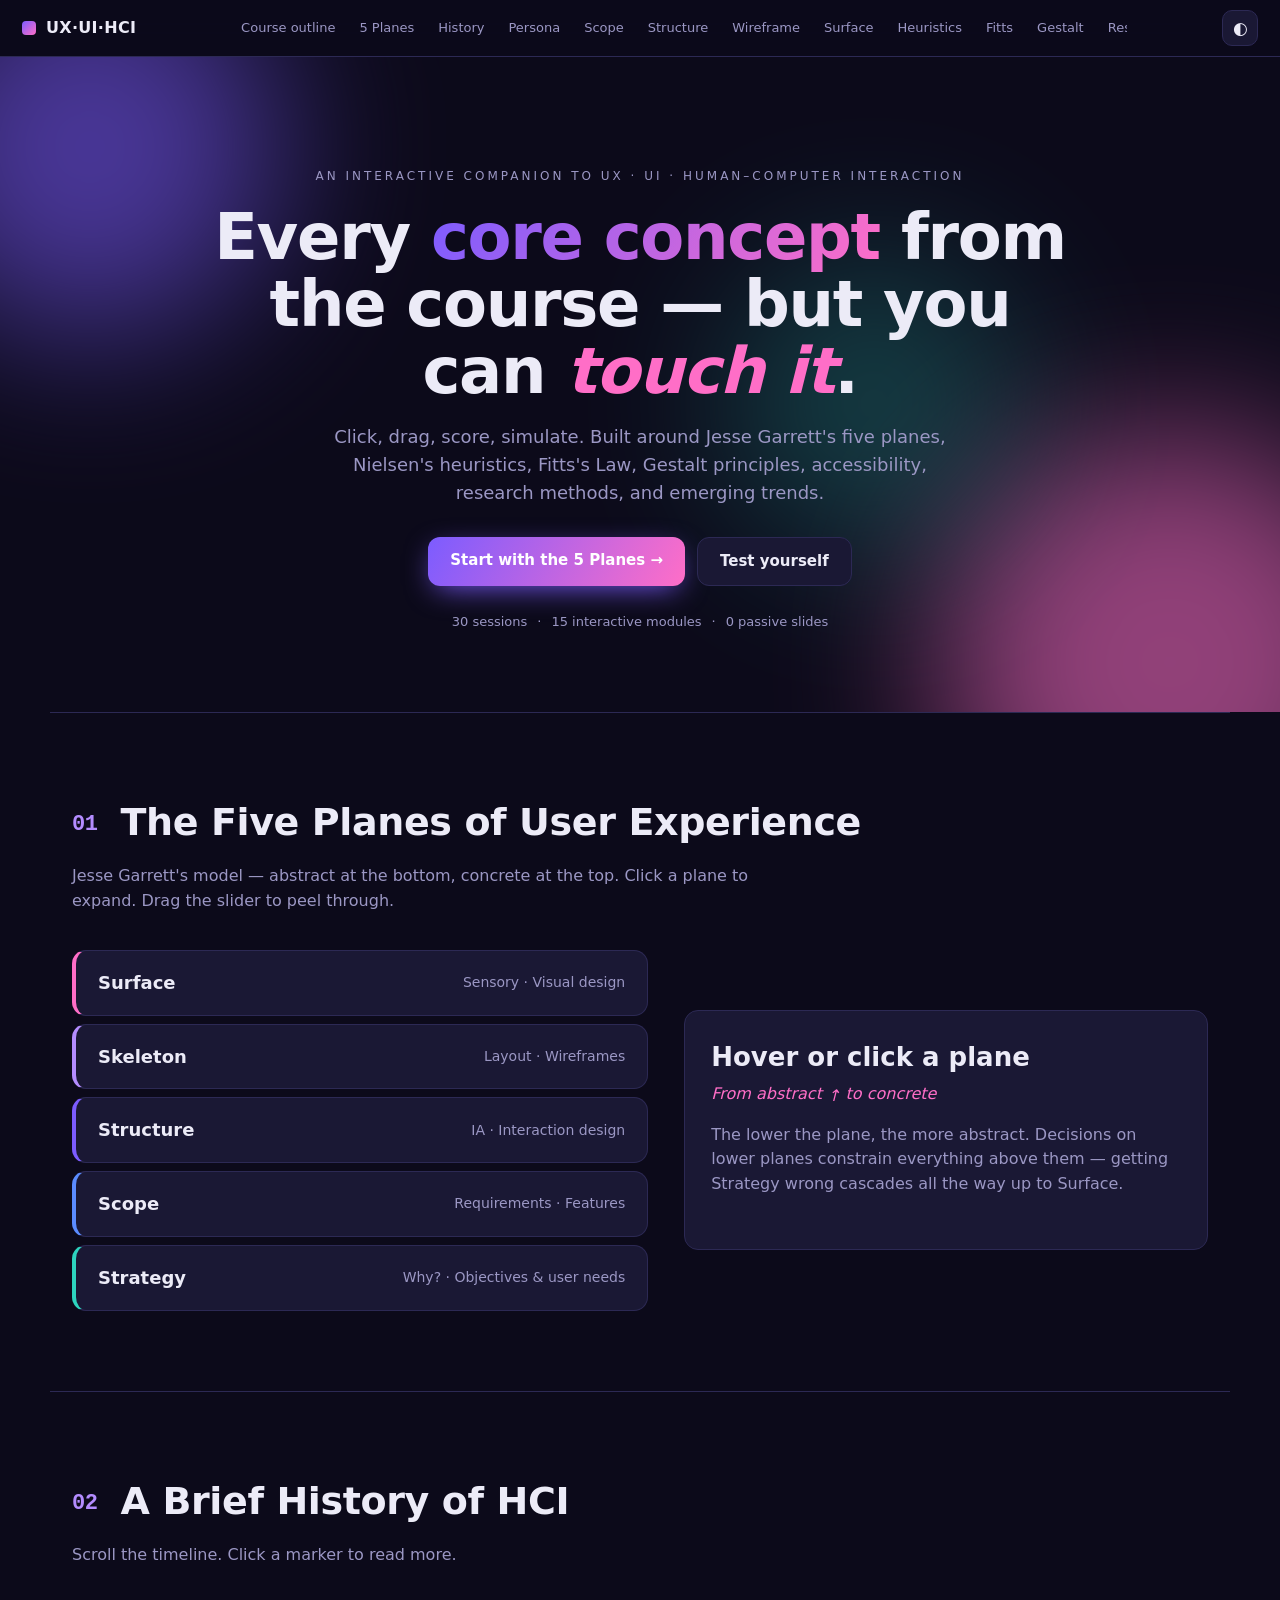
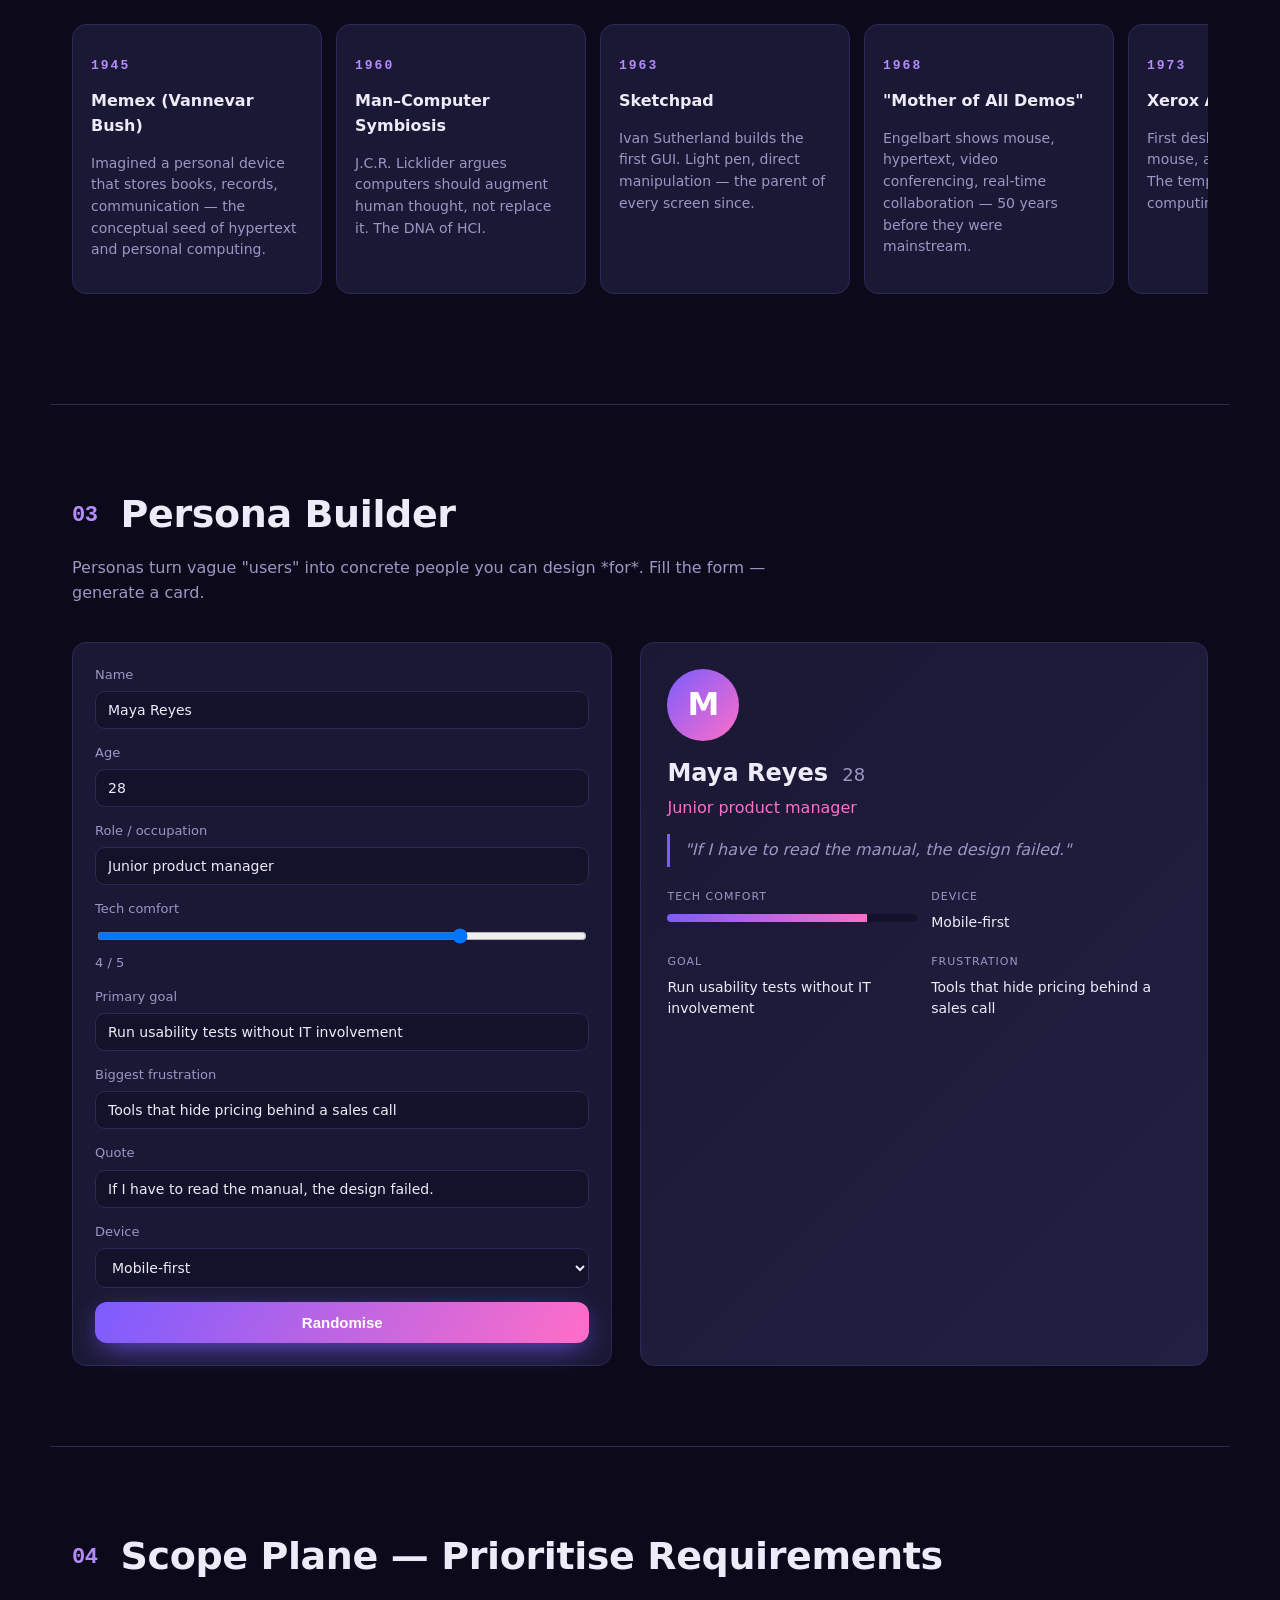
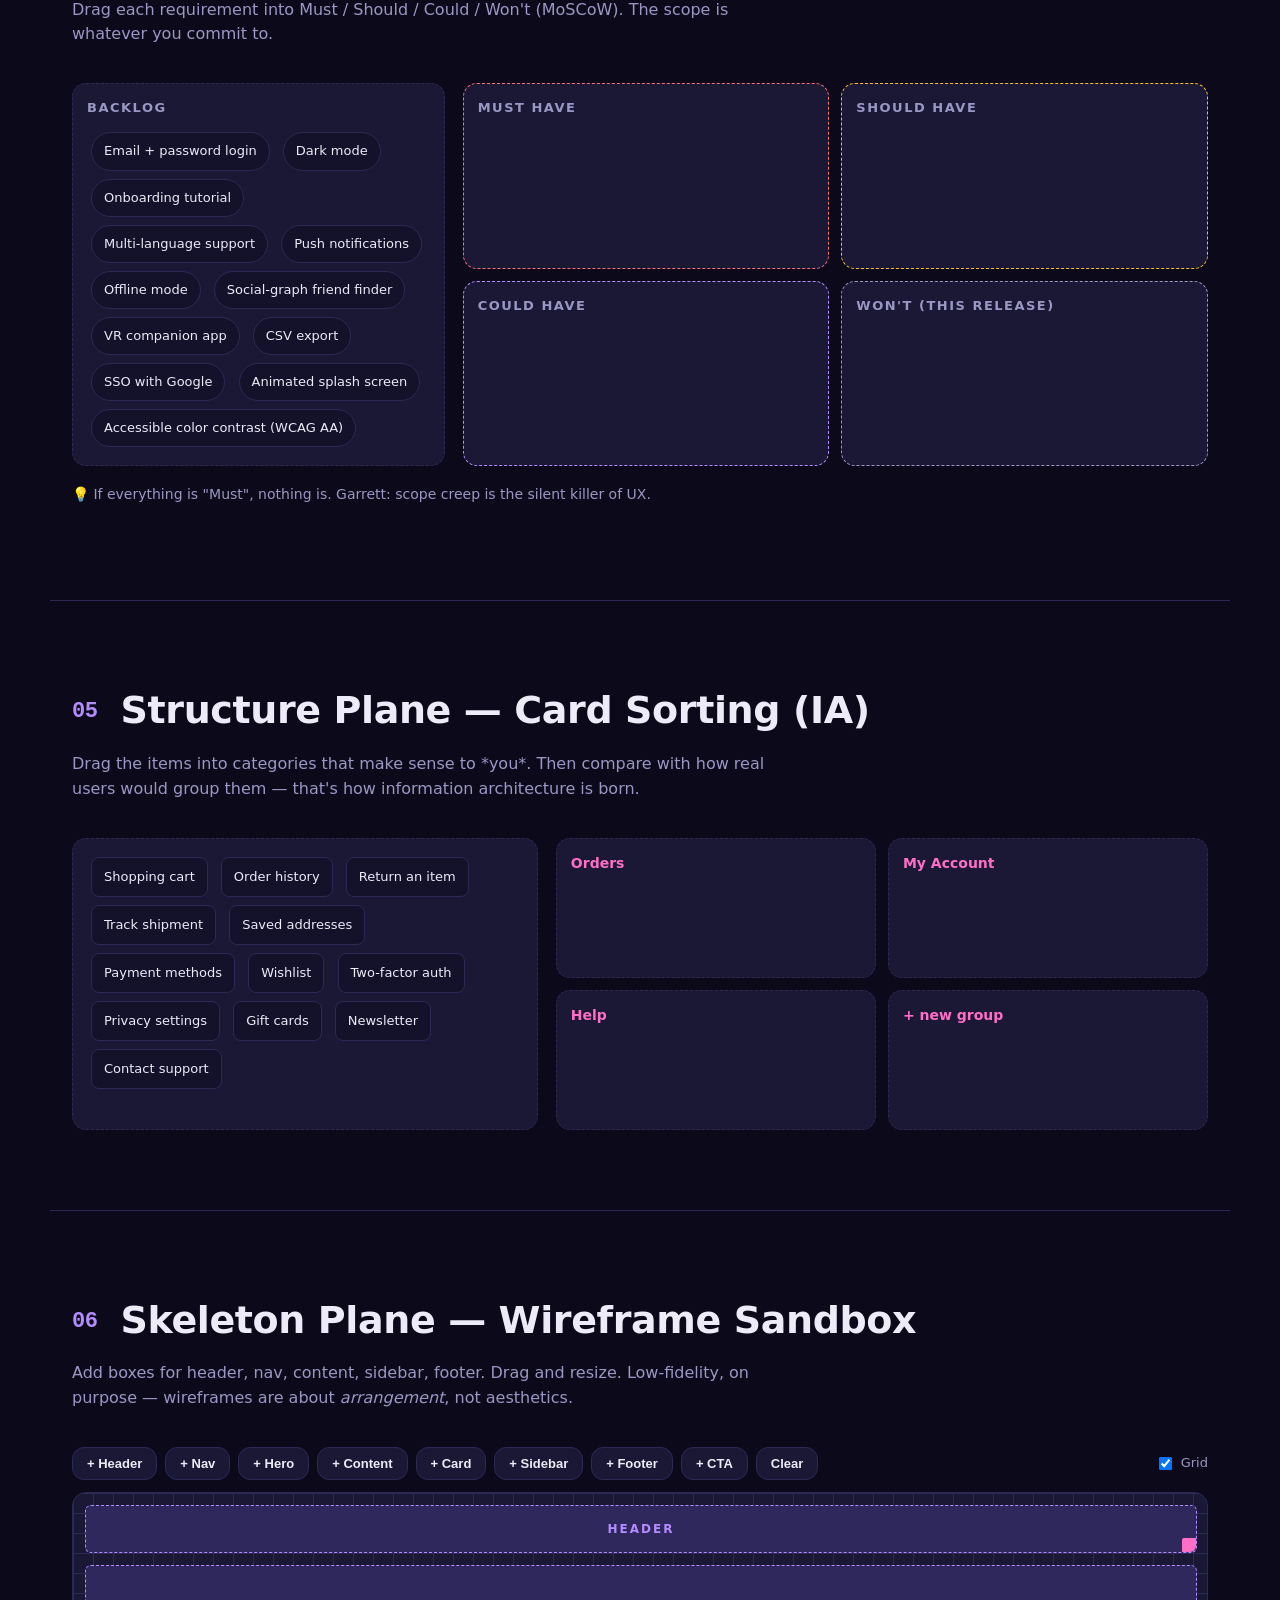
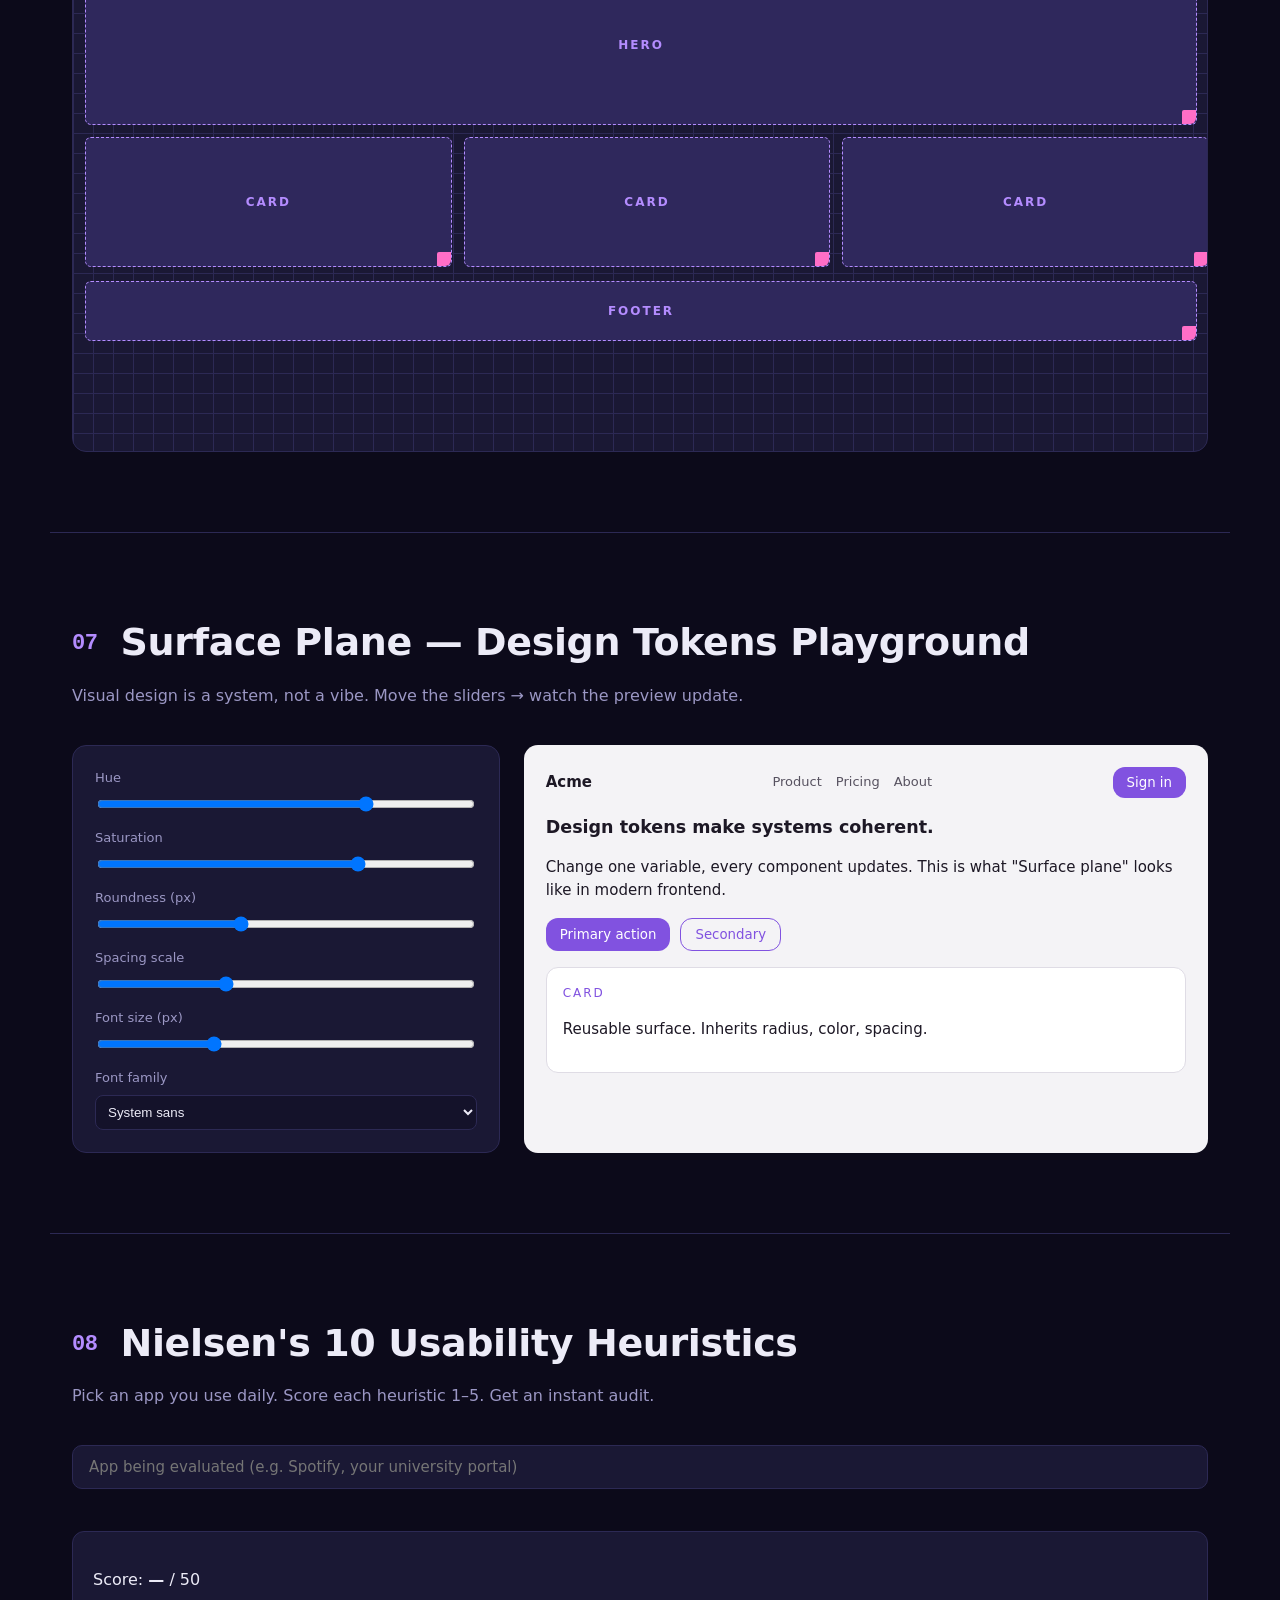
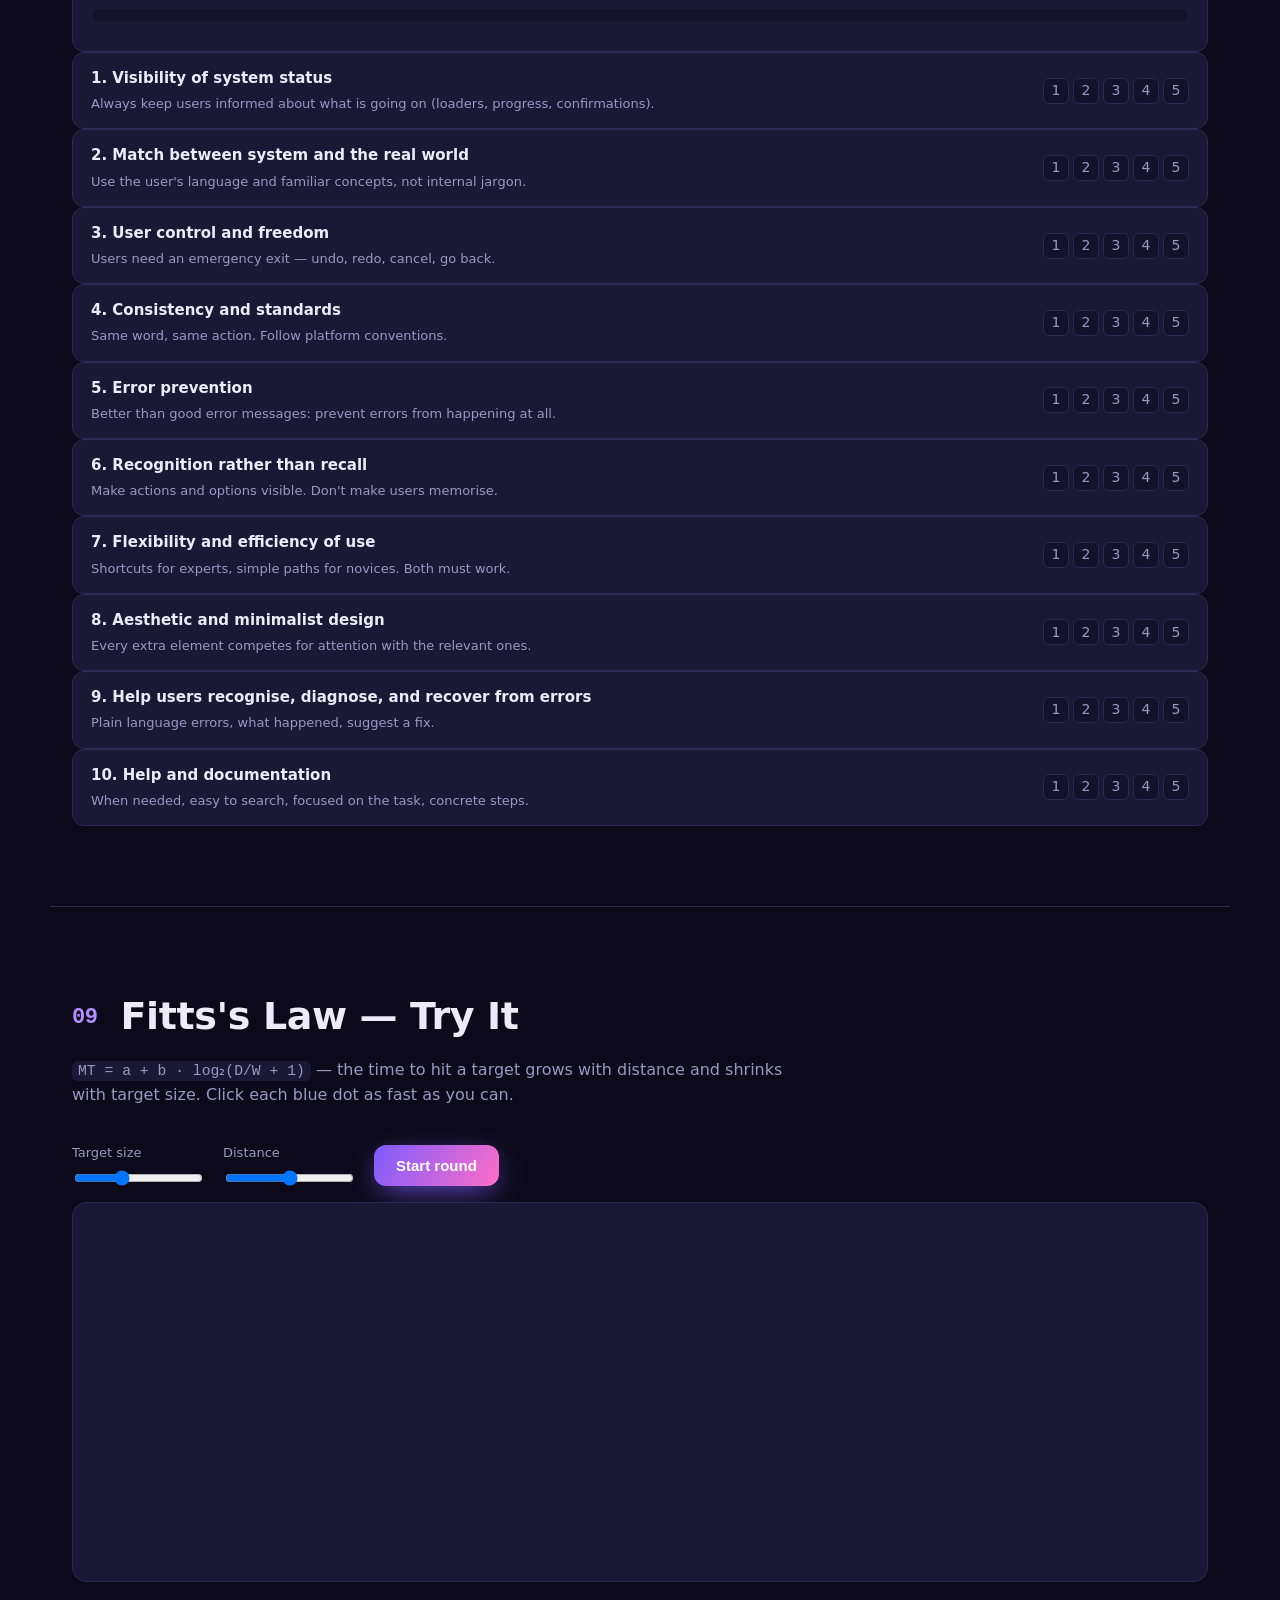
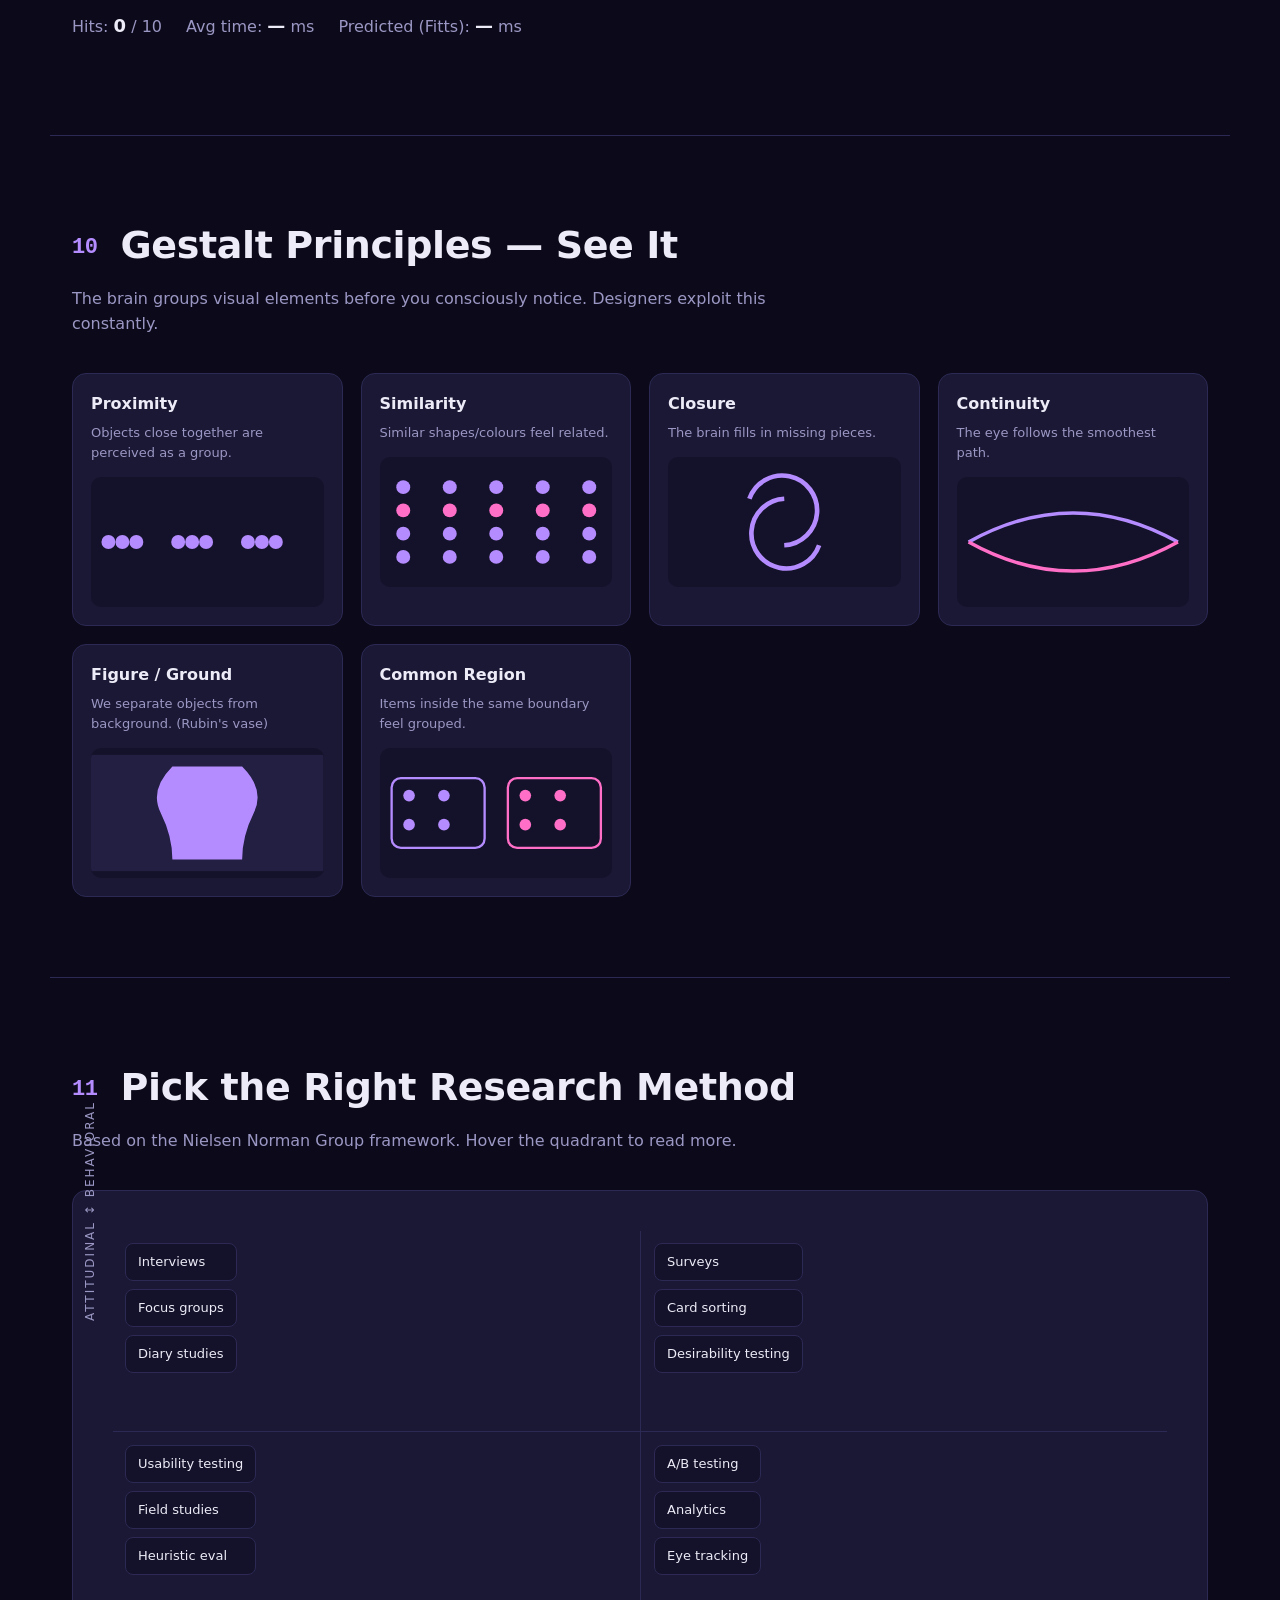
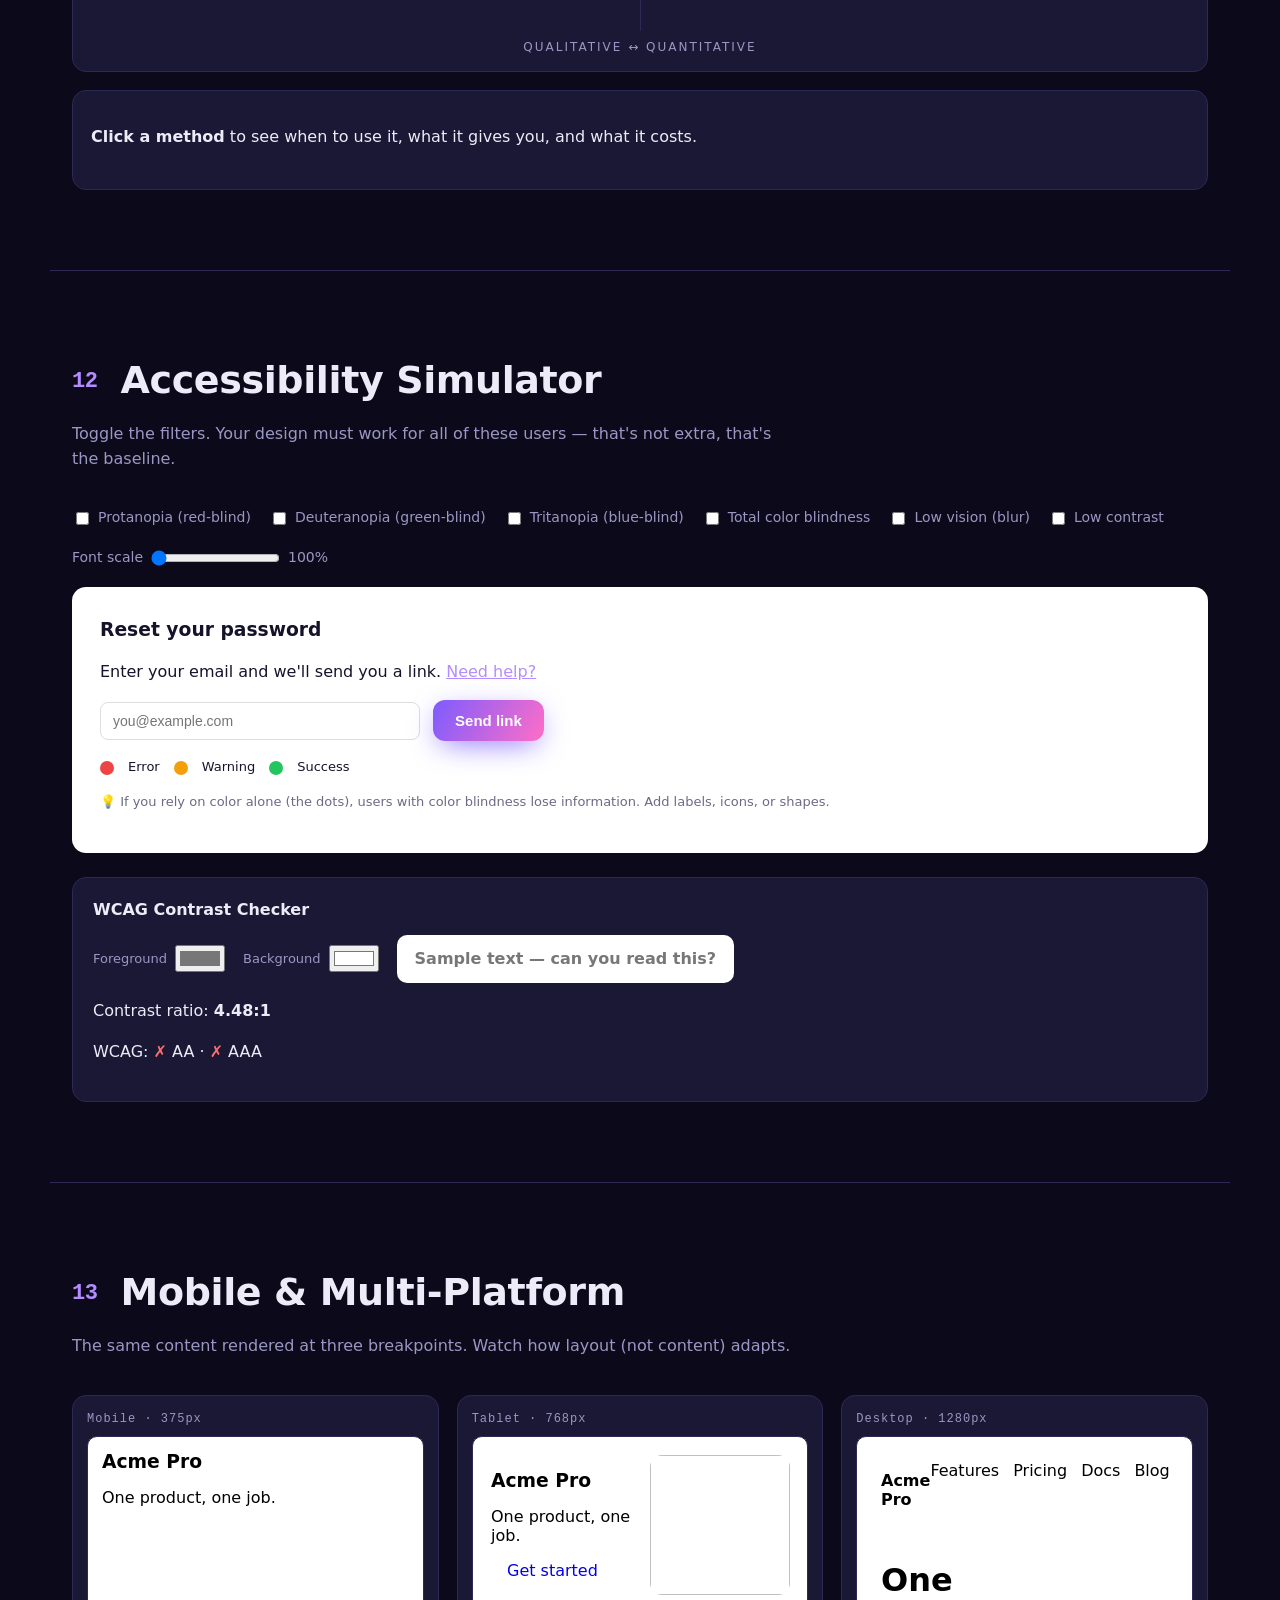
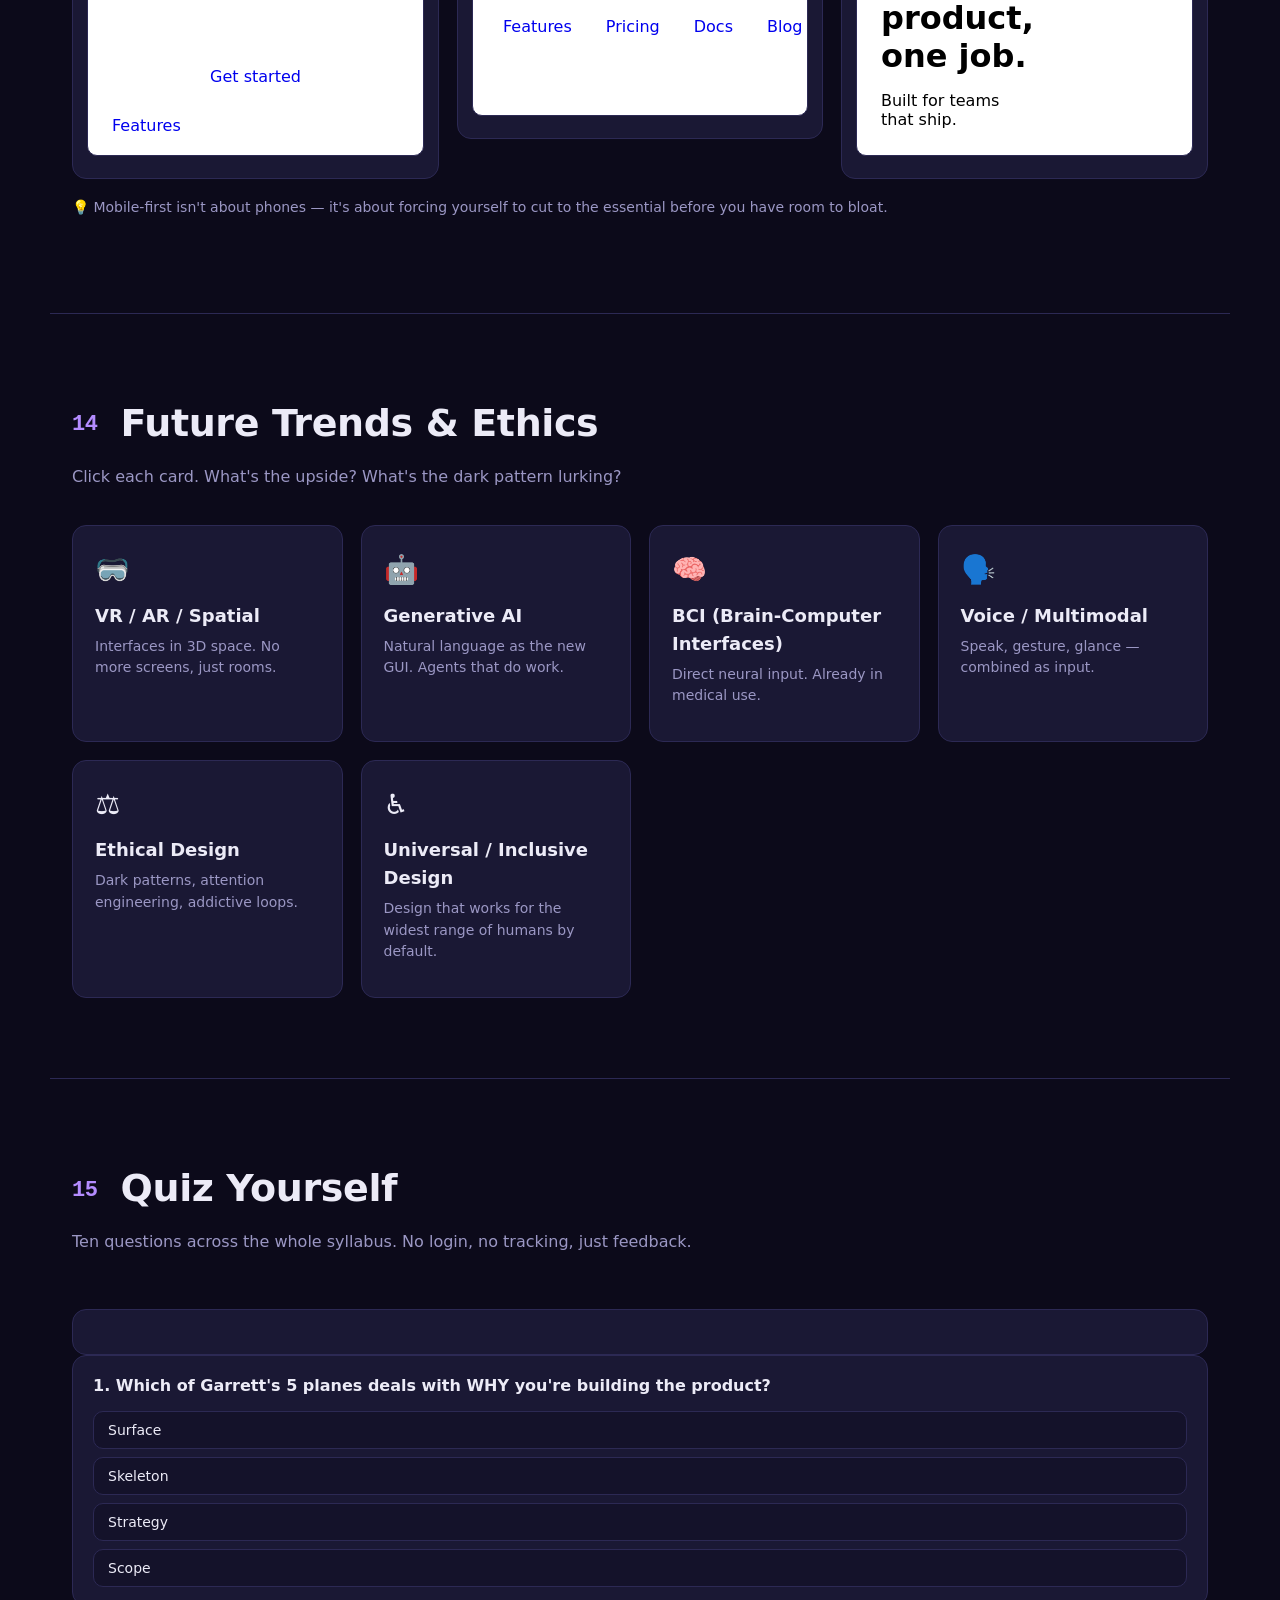
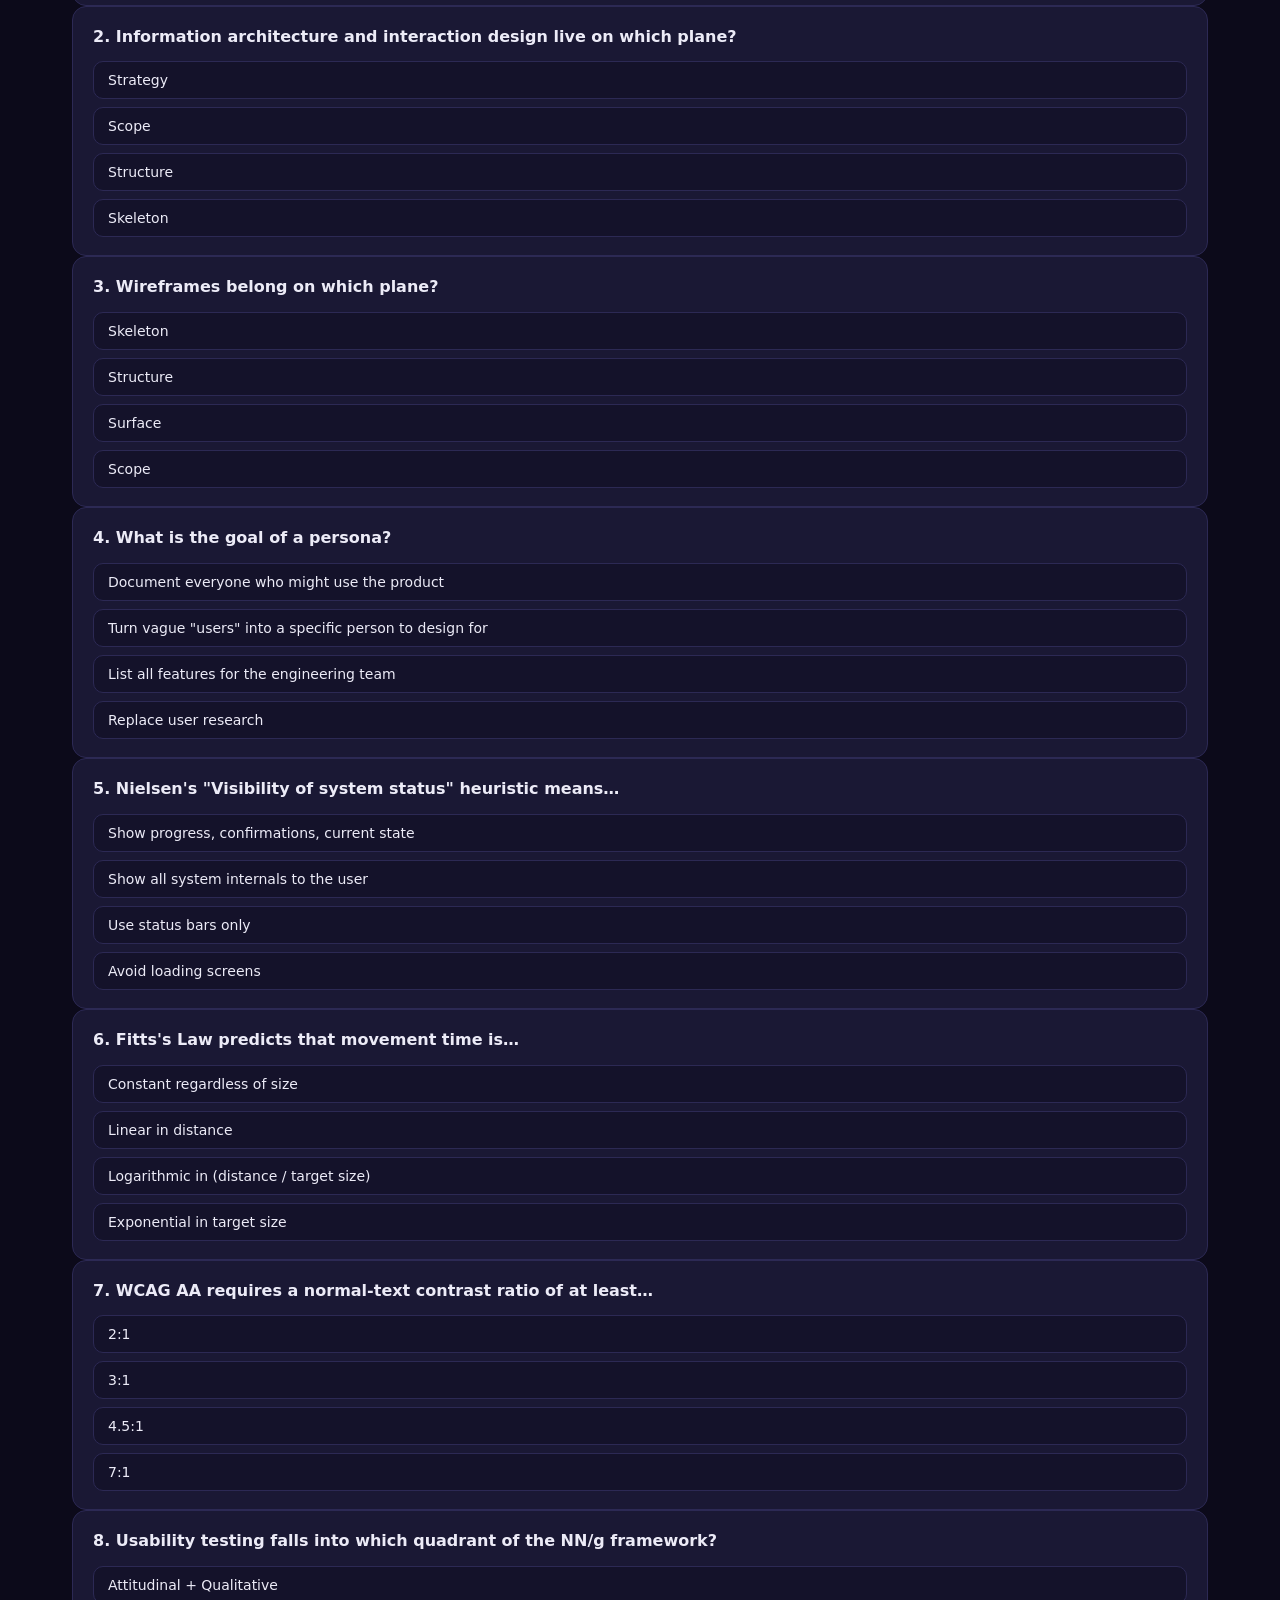
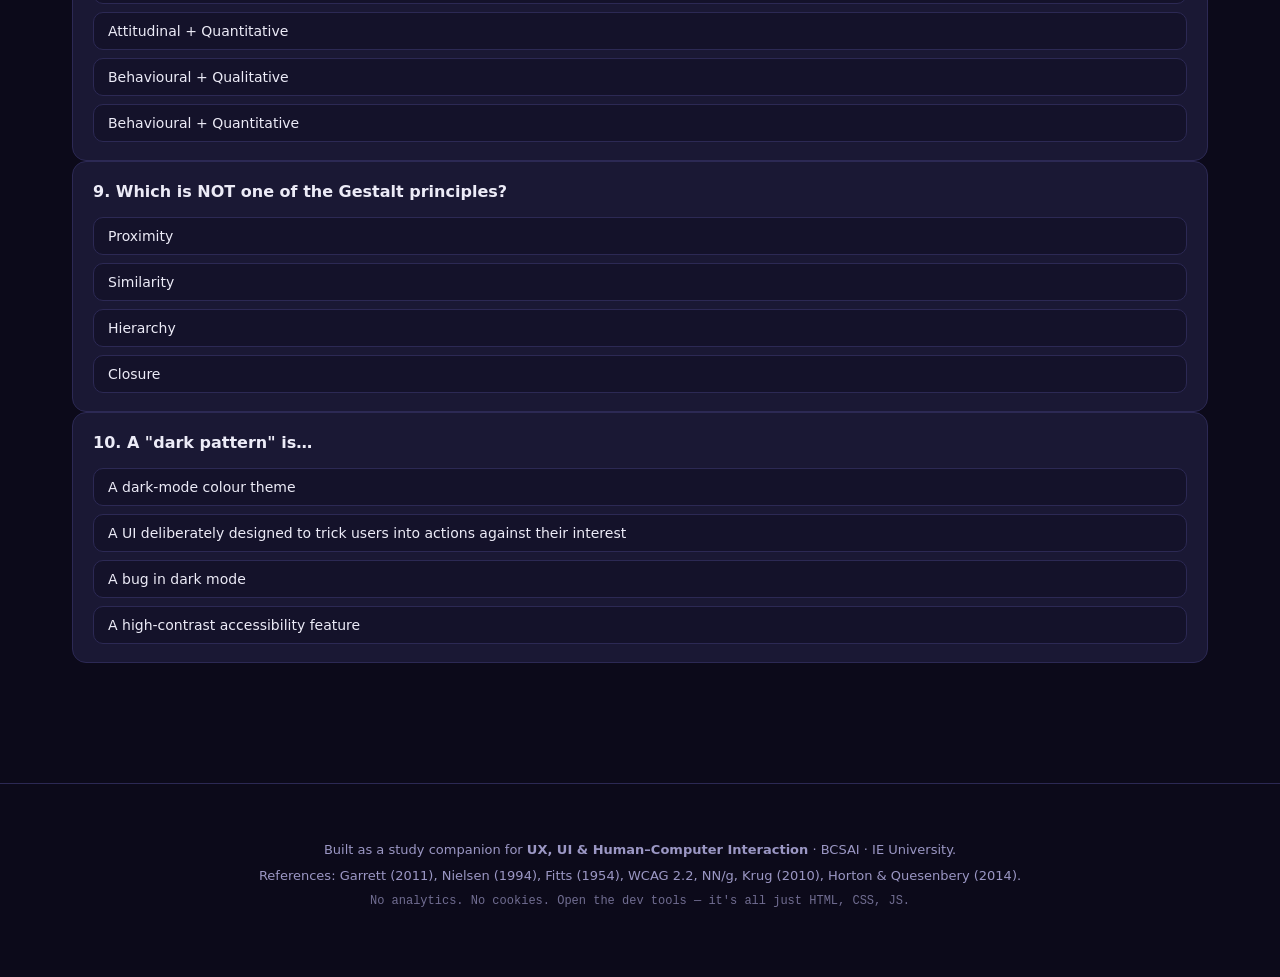
==== commit 33cdd686: "Add in-depth course-structure page (syllabus-driven)" ====
--- a/index.html
+++ b/index.html
@@ -16,6 +16,7 @@
     <span class="brand-dot"></span><span>UX·UI·HCI</span>
   </a>
   <nav class="nav-links">
+    <a href="course.html">Course outline</a>
     <a href="#planes">5 Planes</a>
     <a href="#timeline">History</a>
     <a href="#persona">Persona</a>
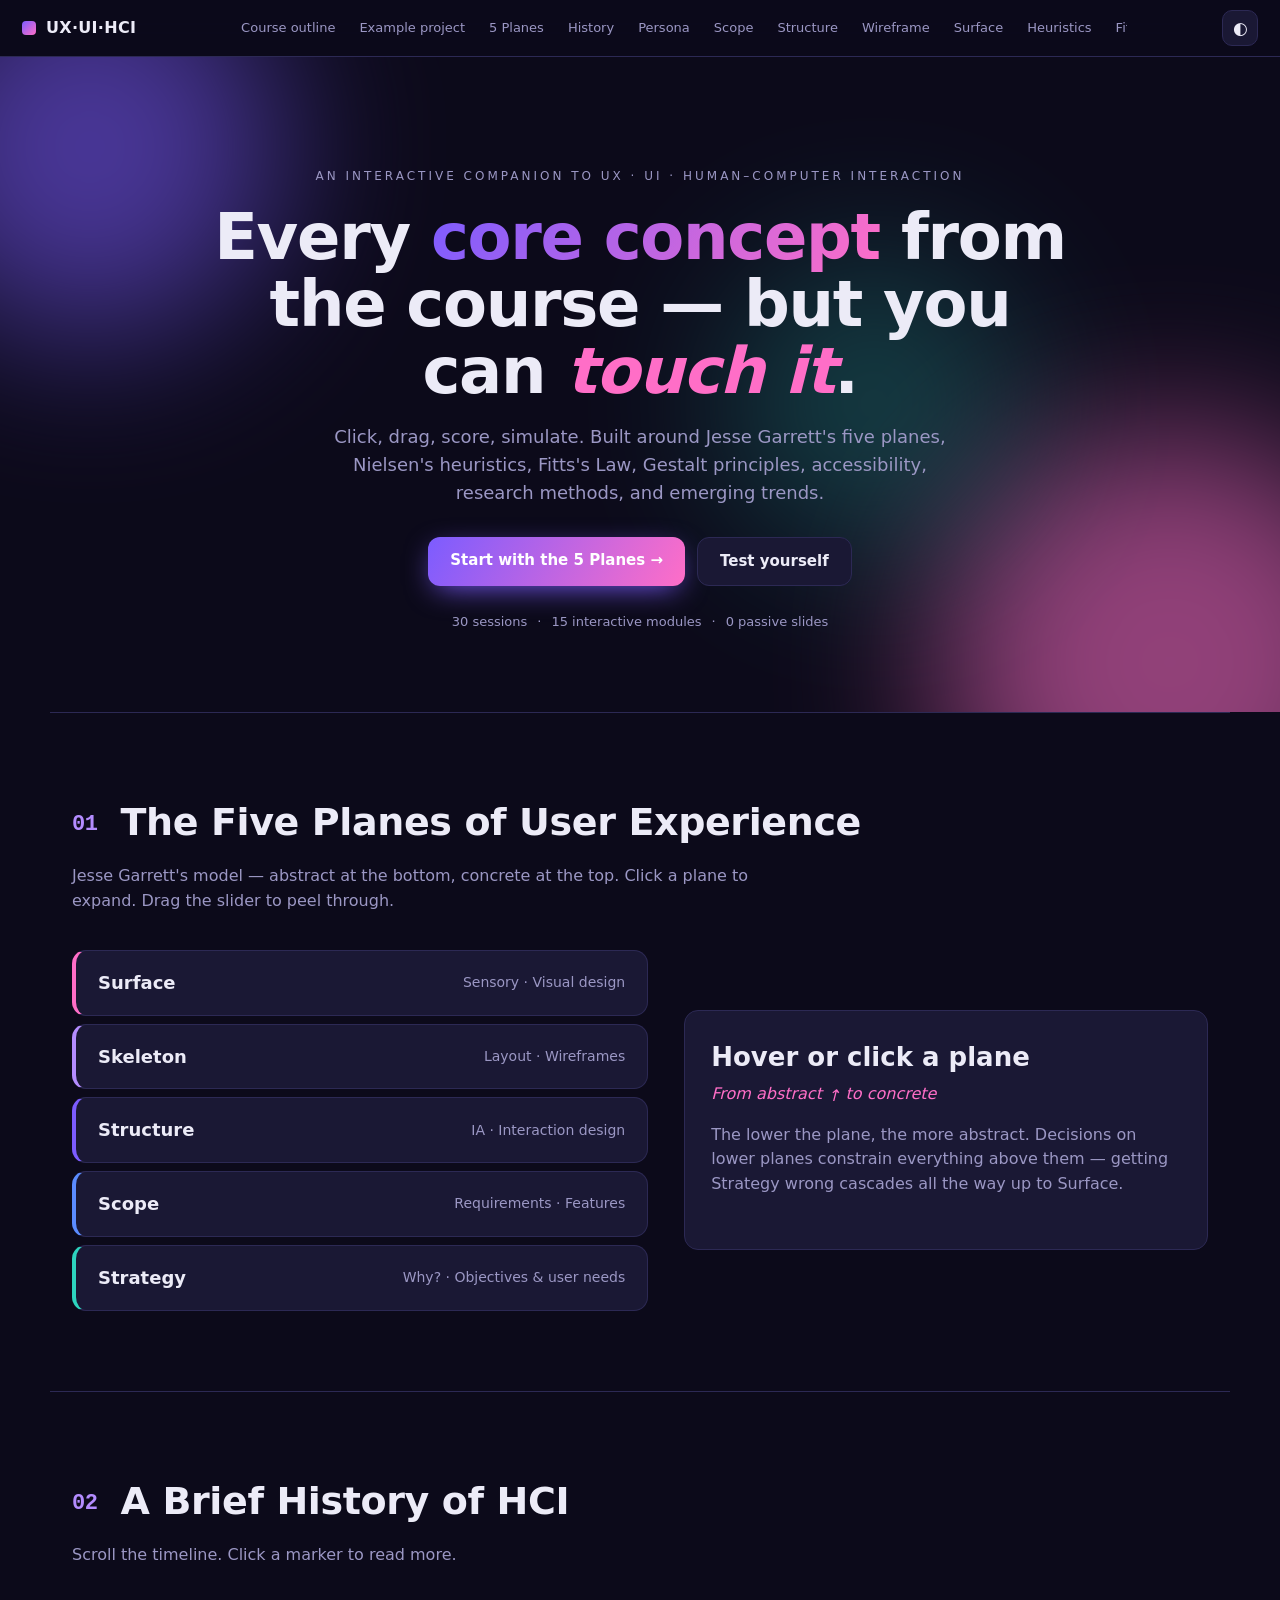
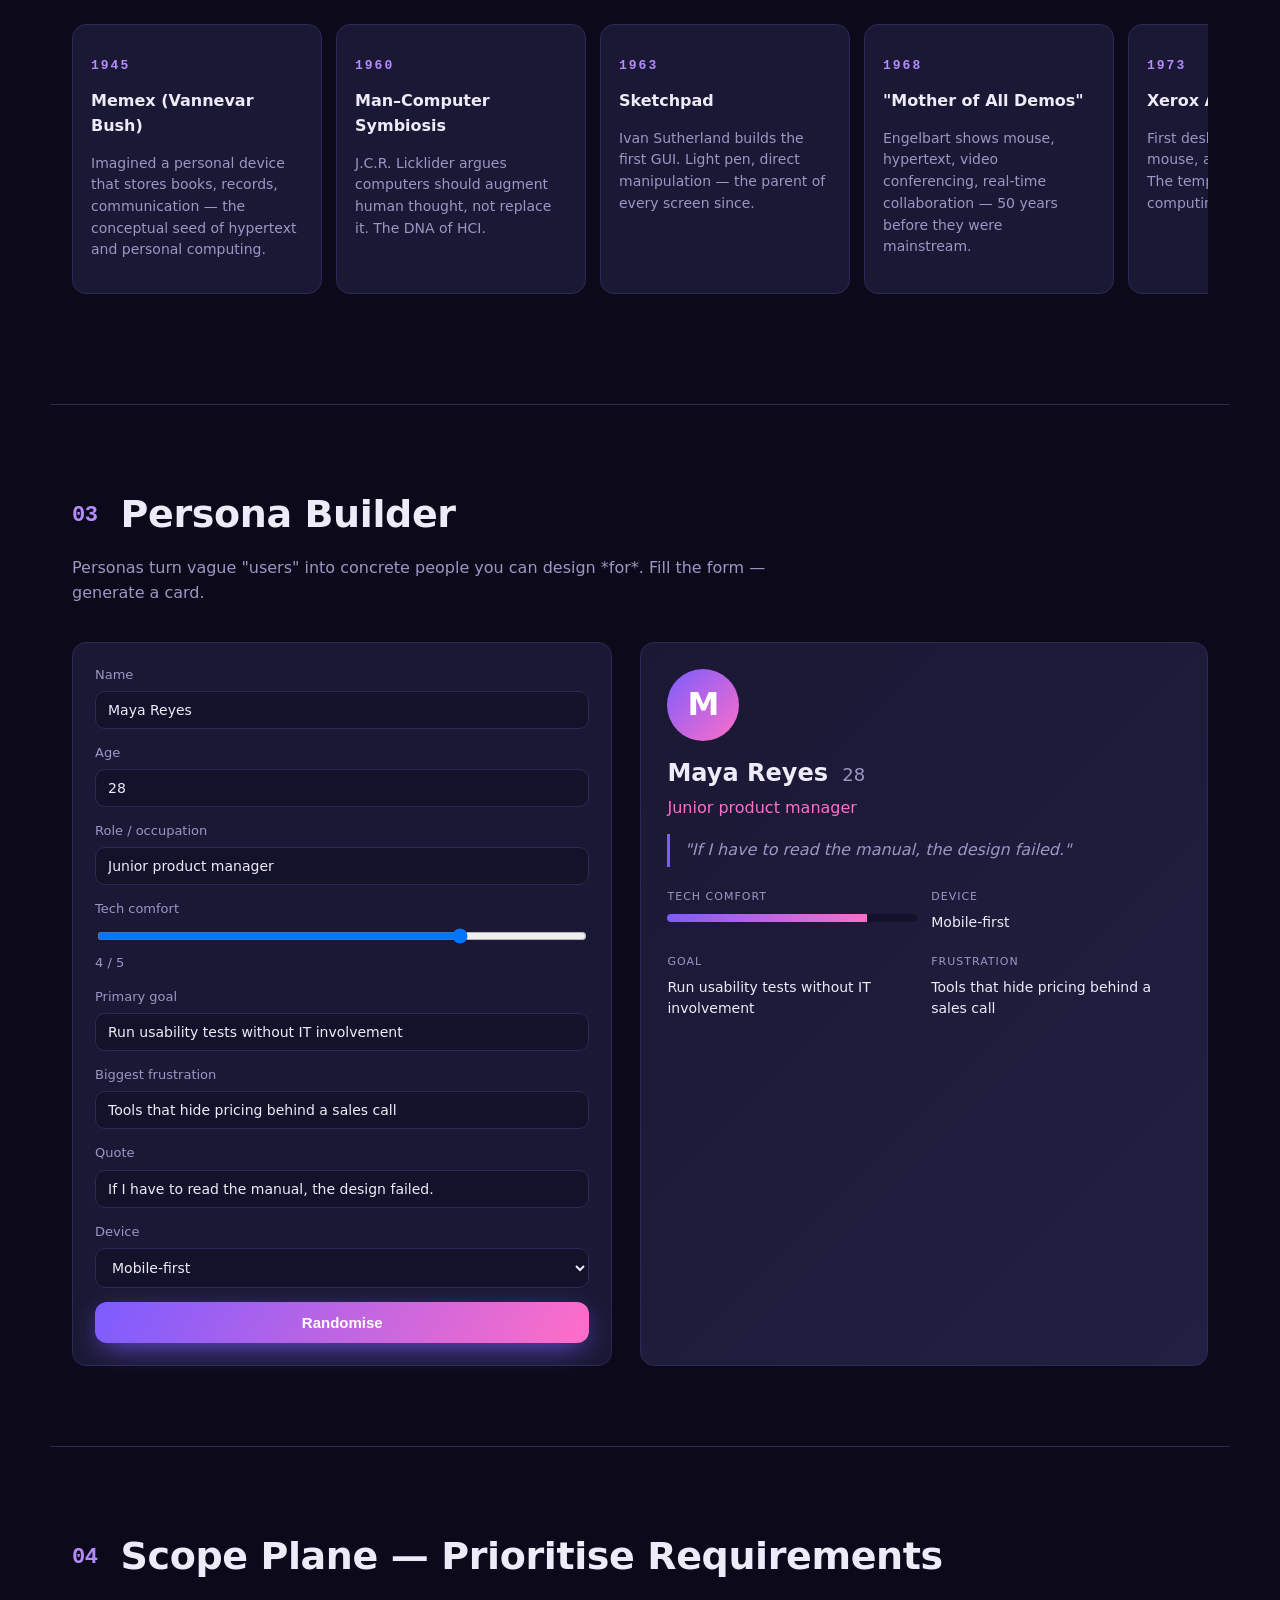
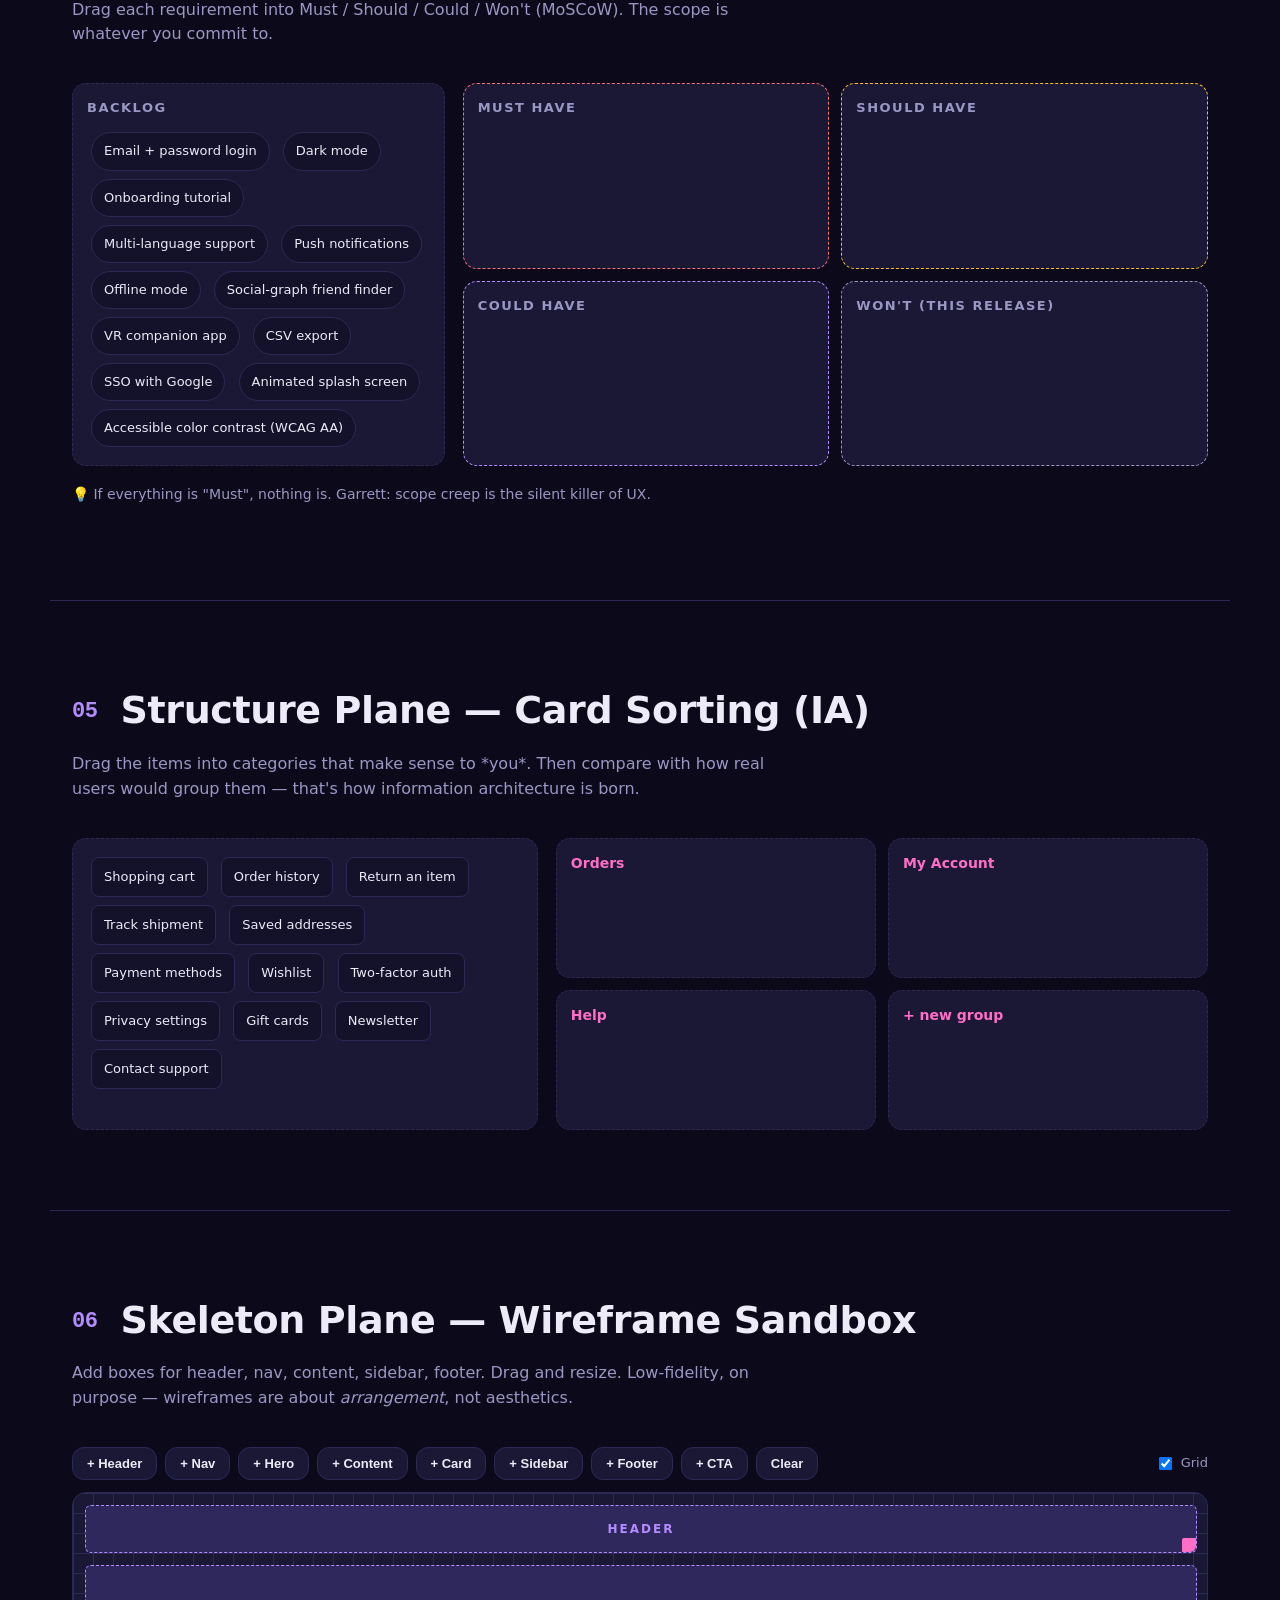
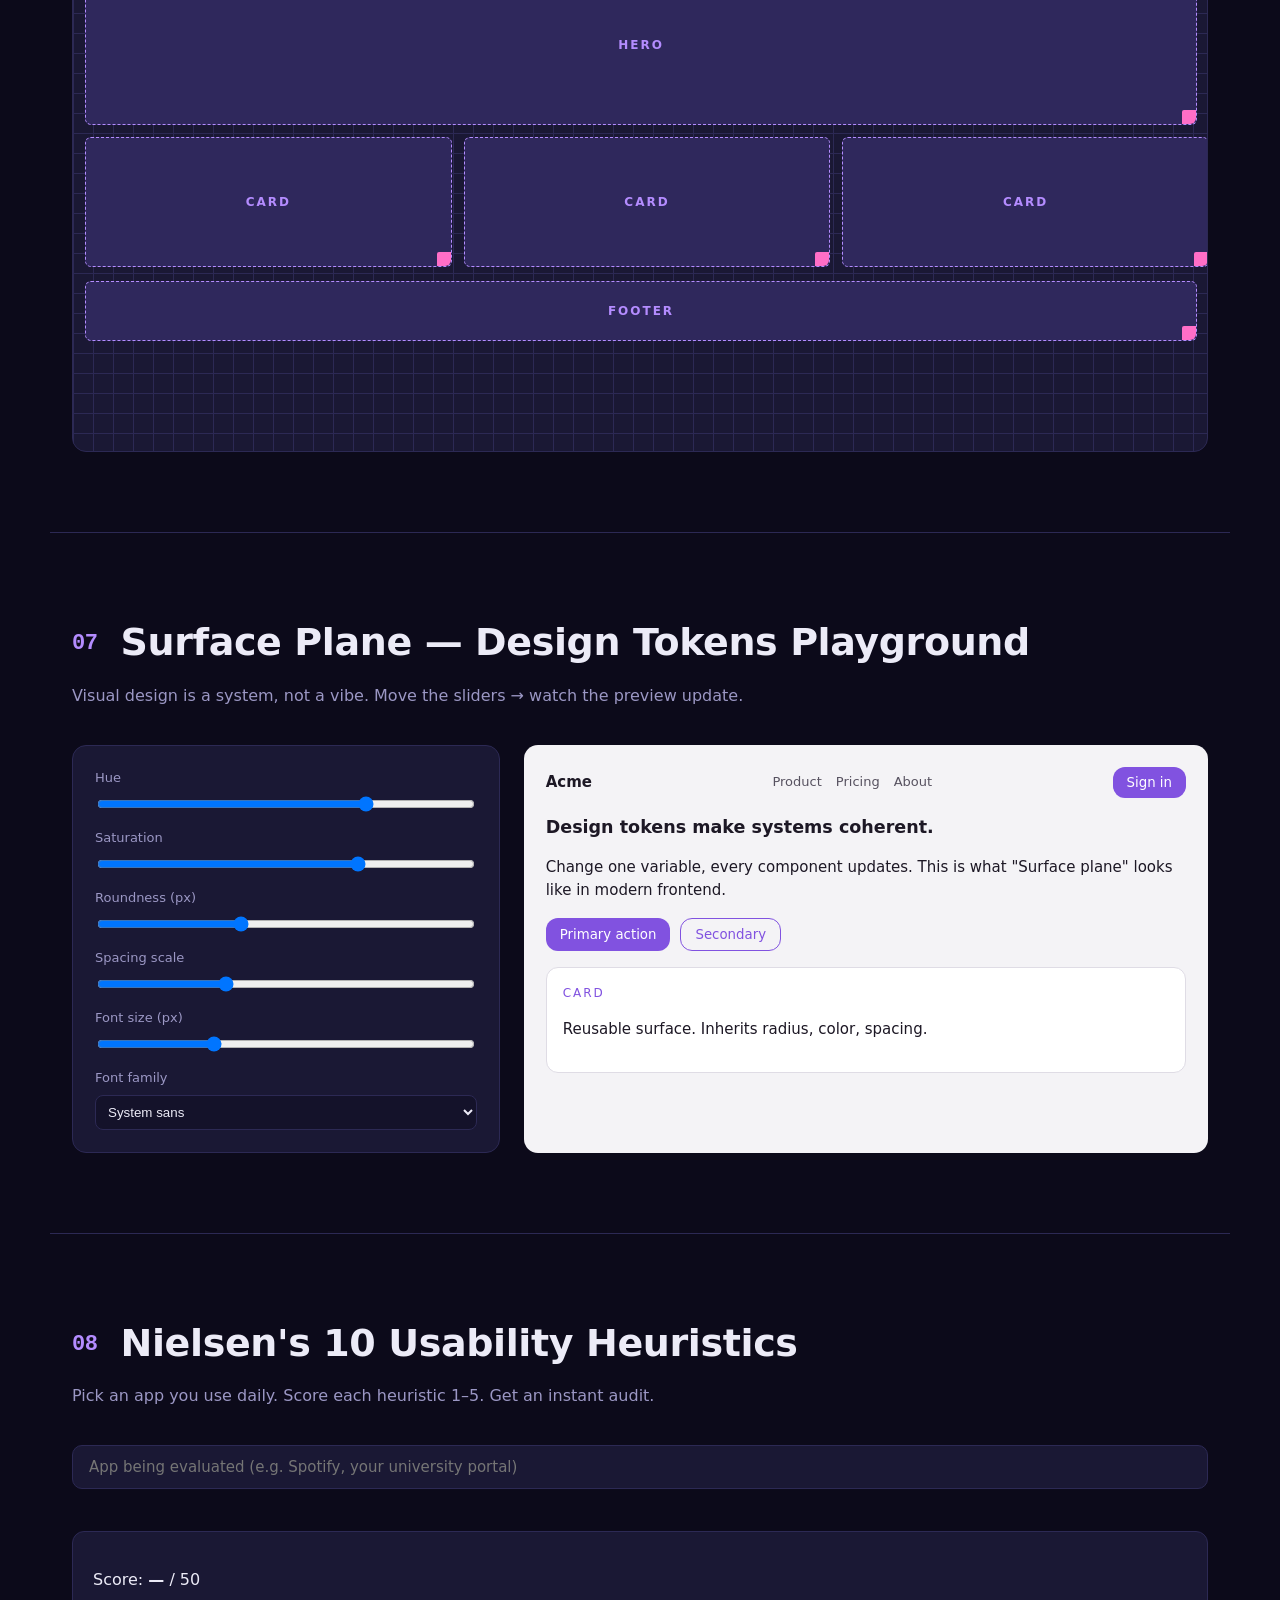
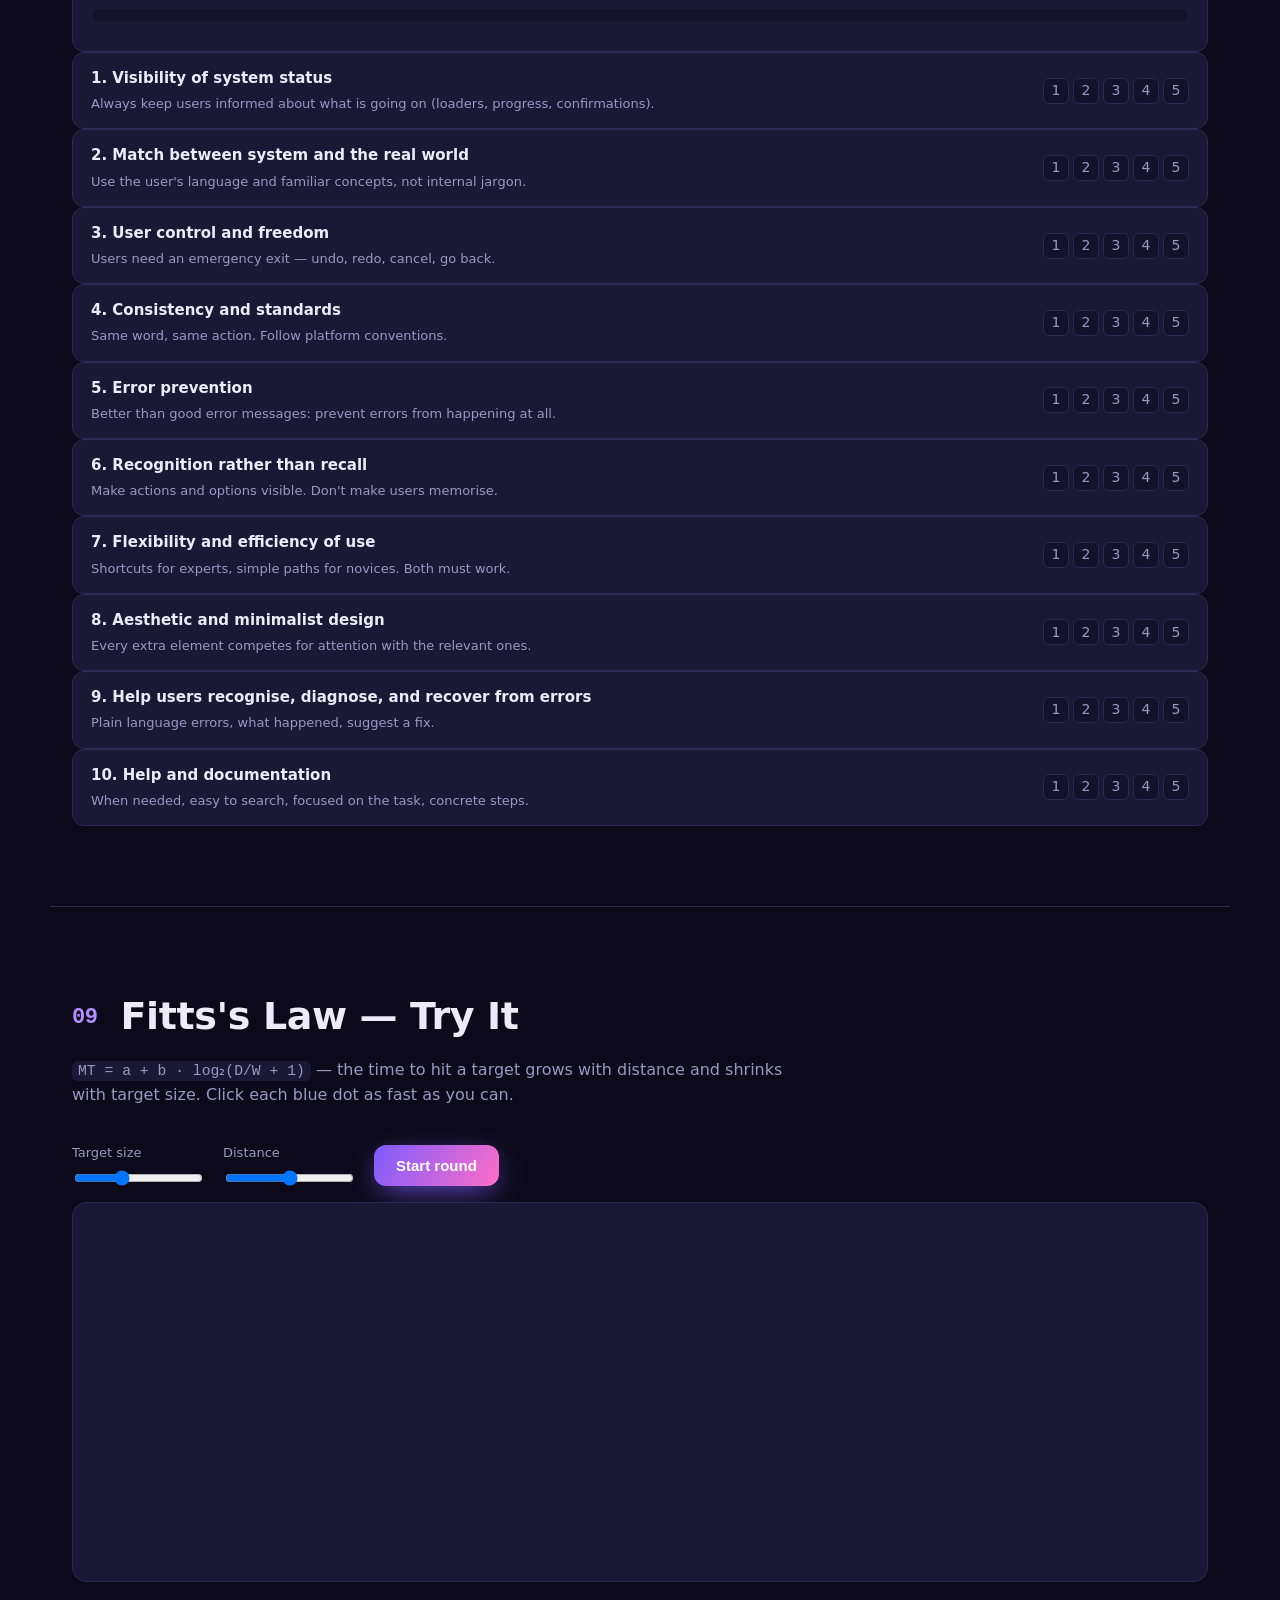
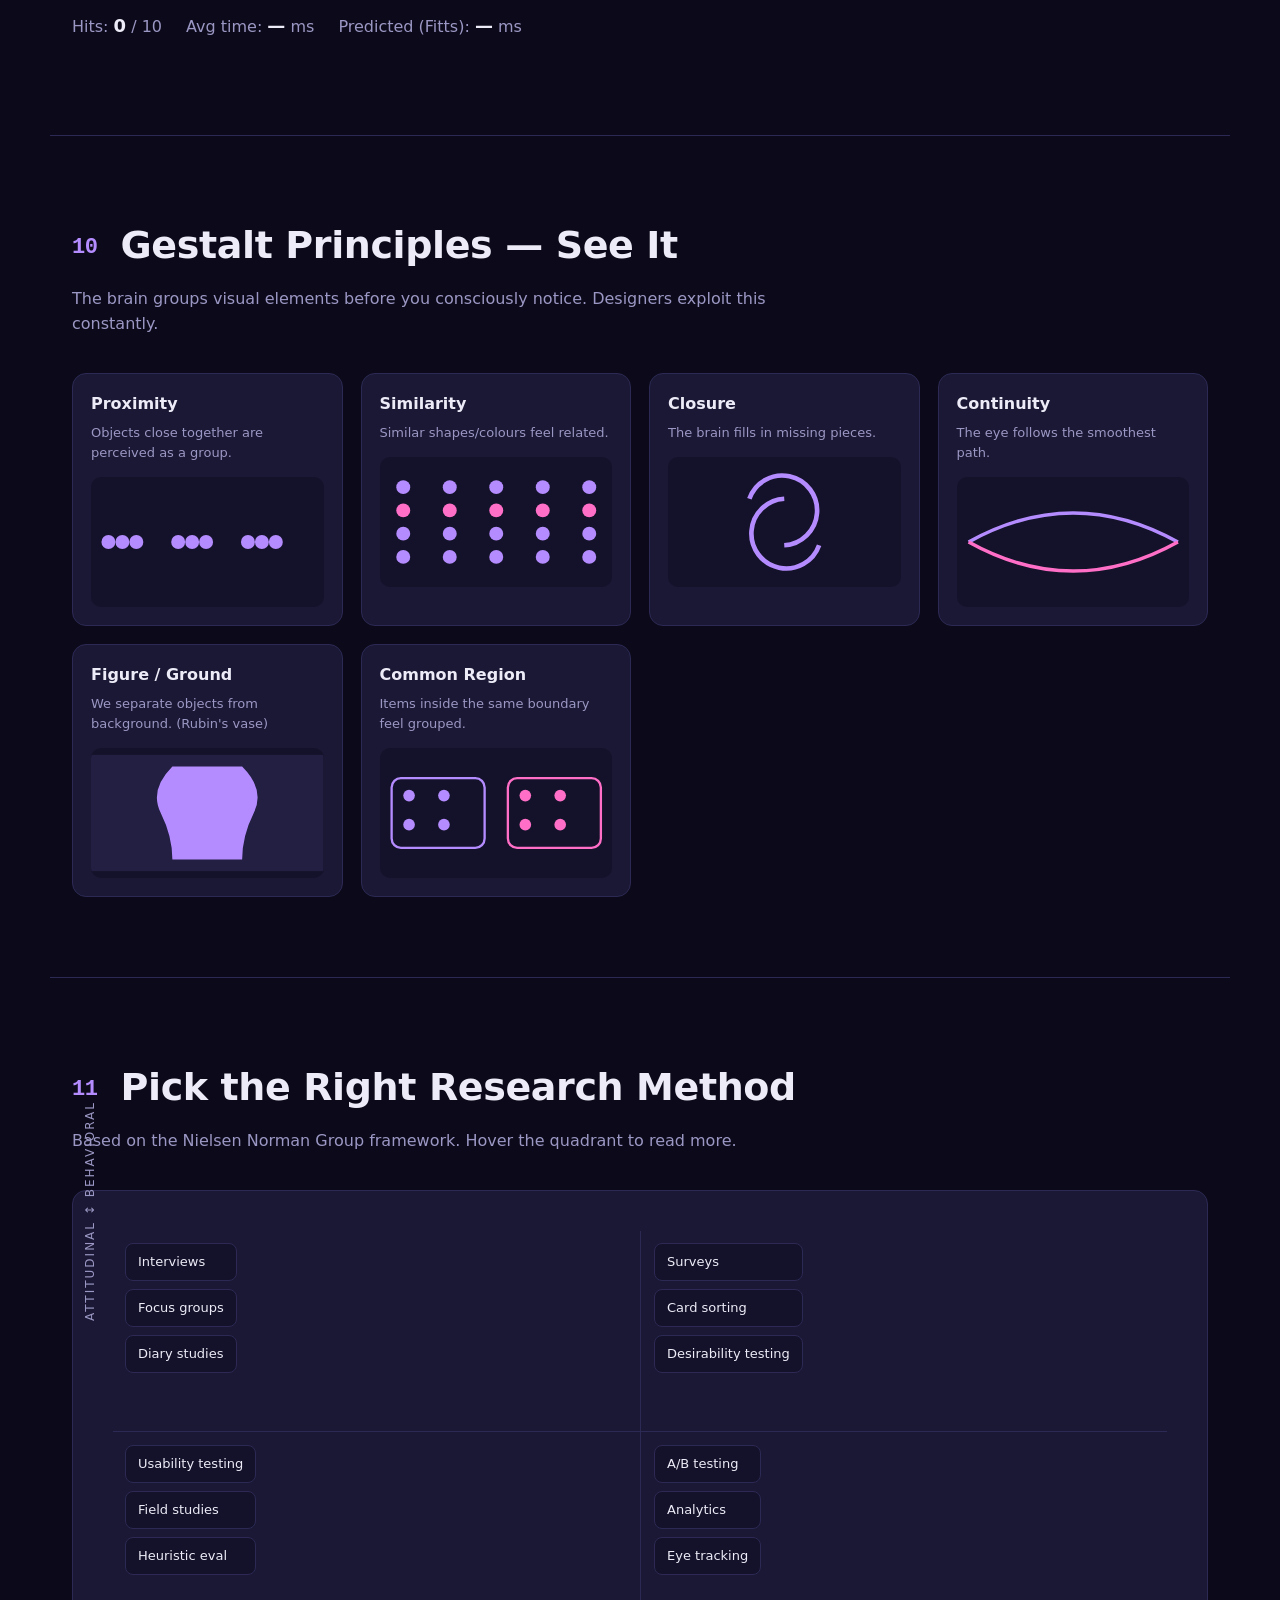
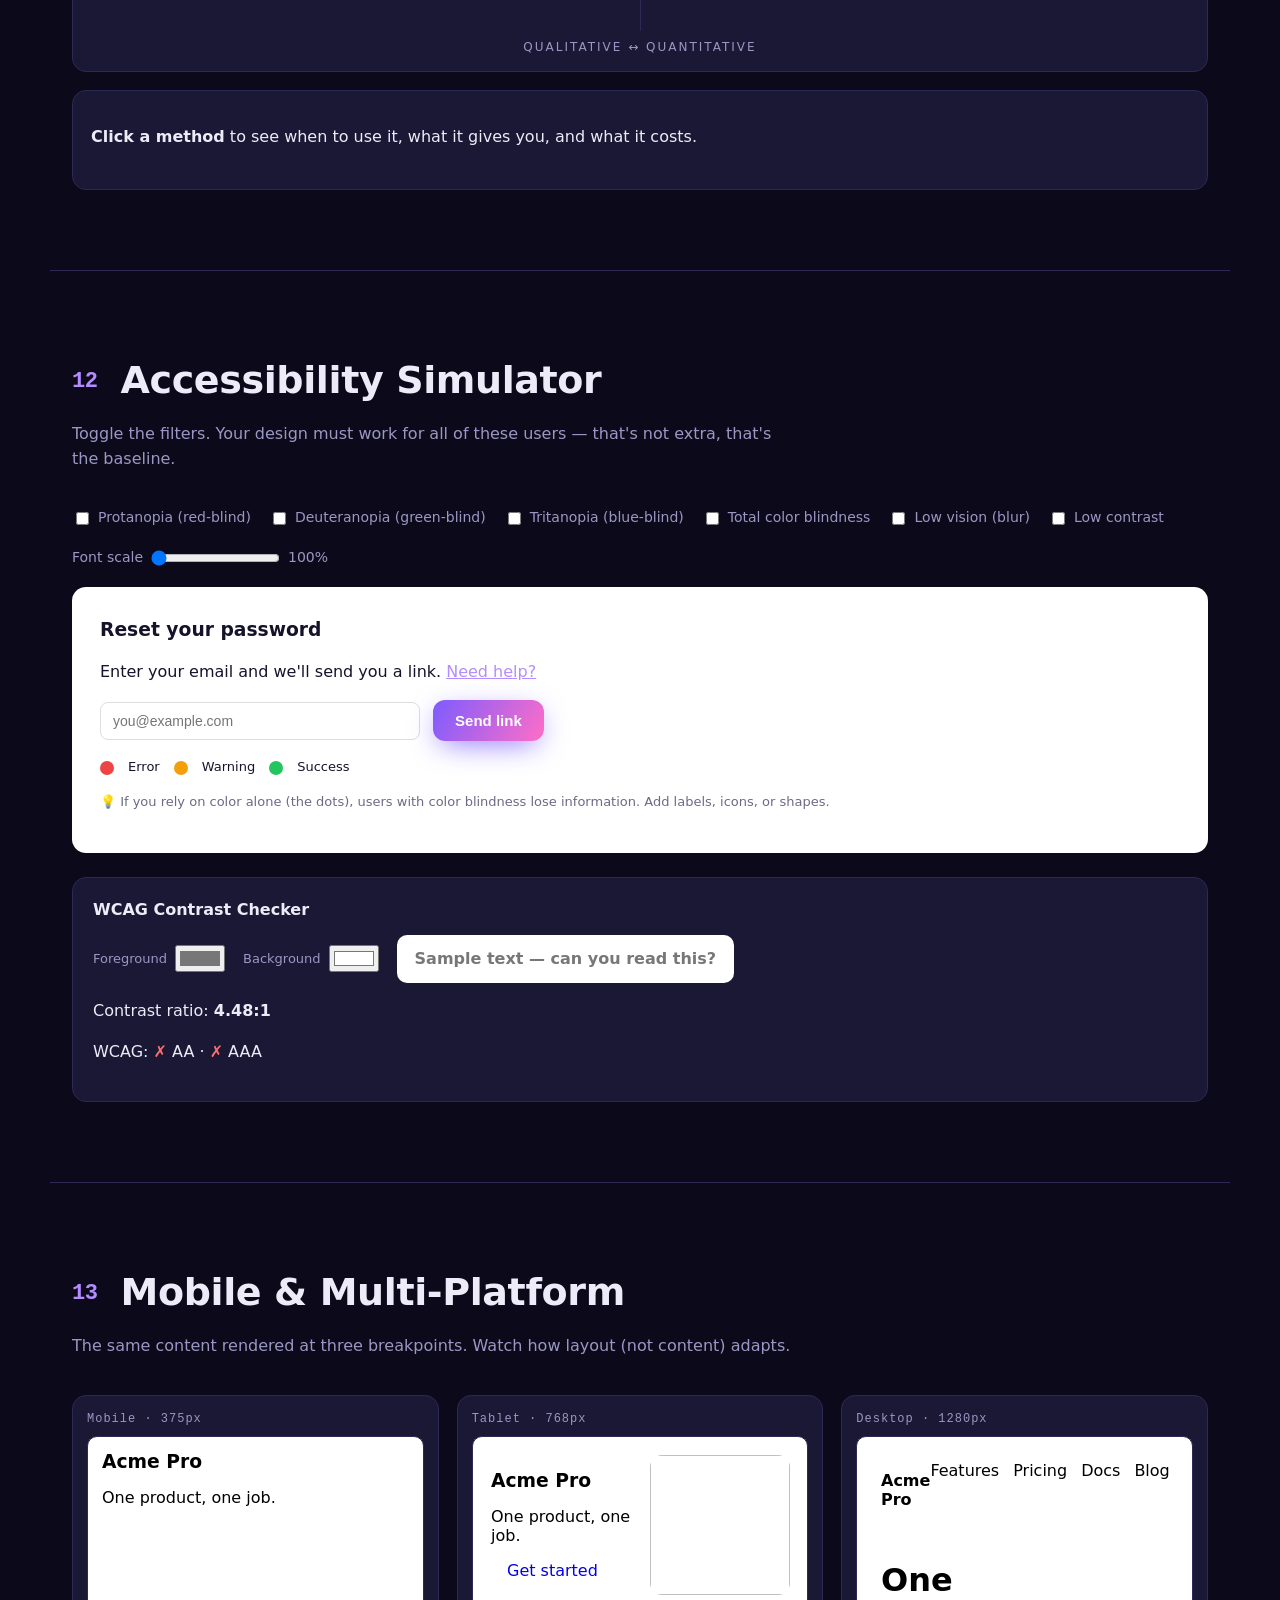
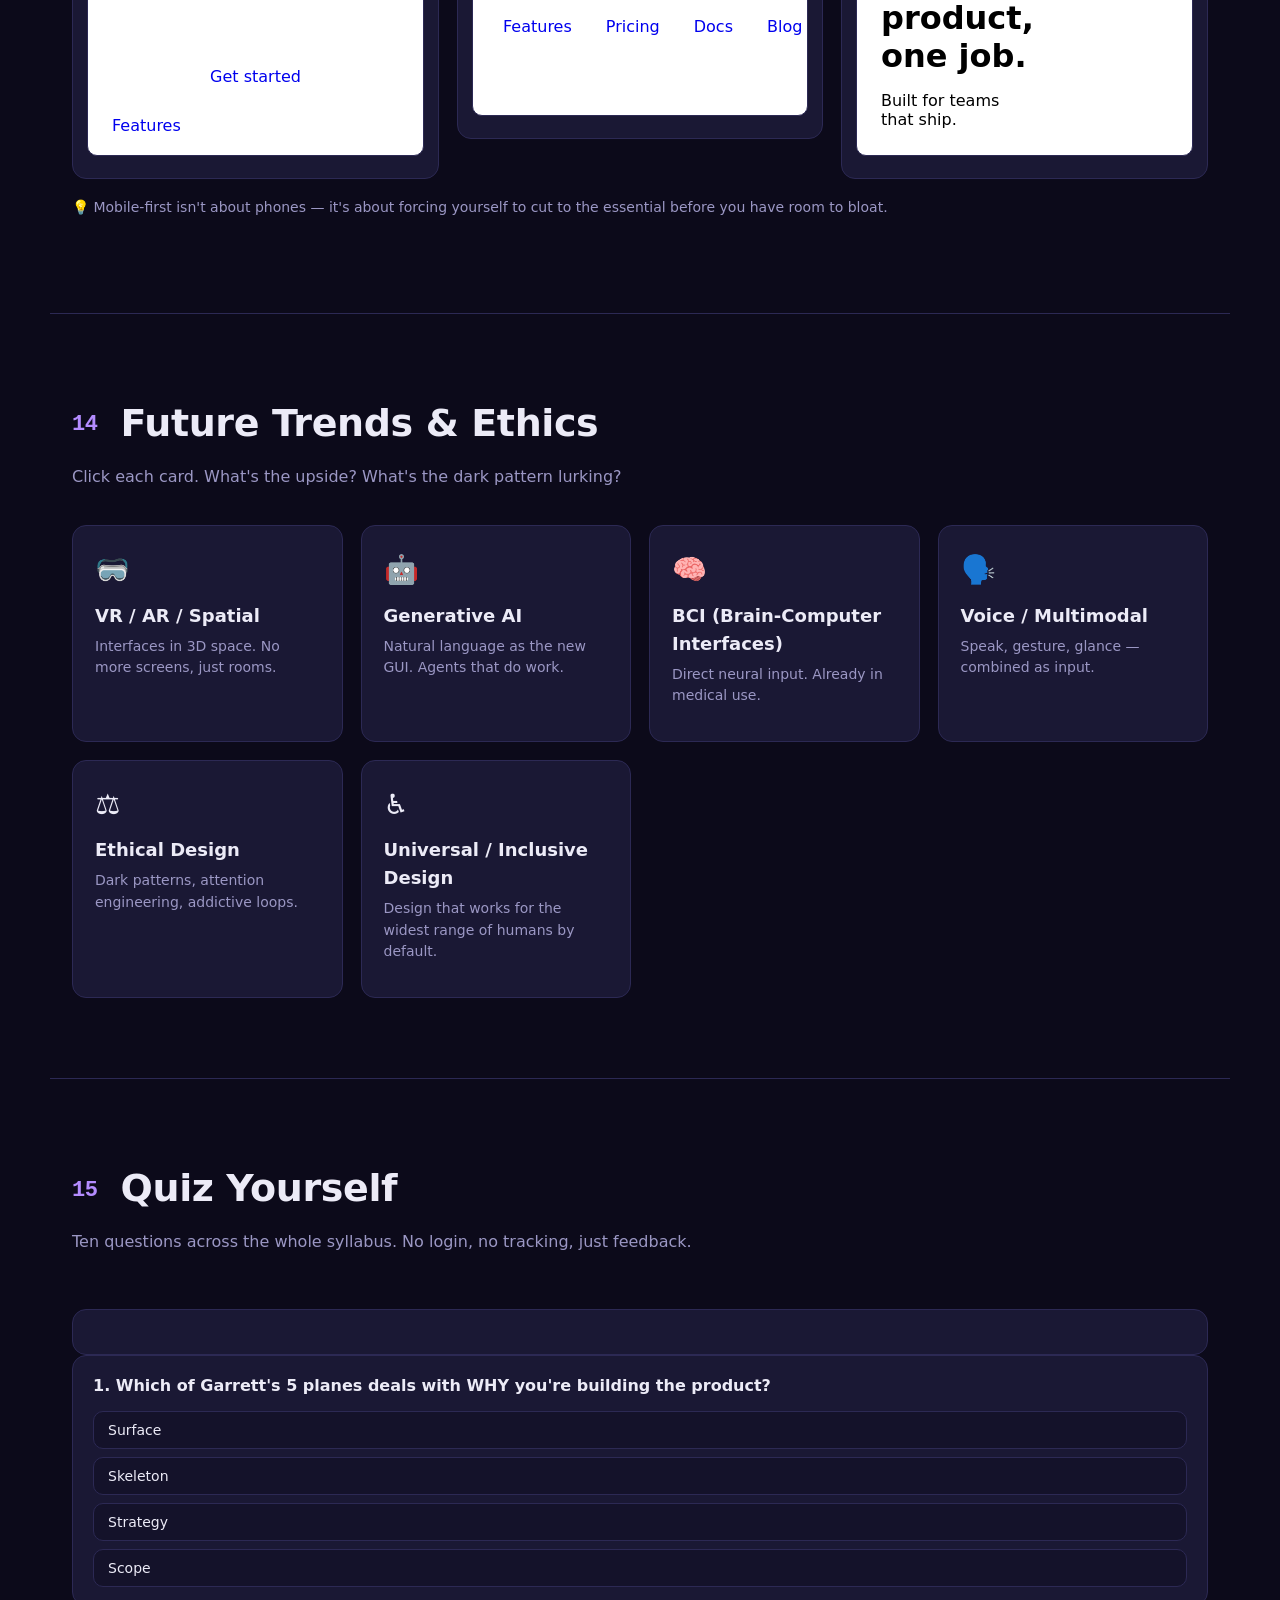
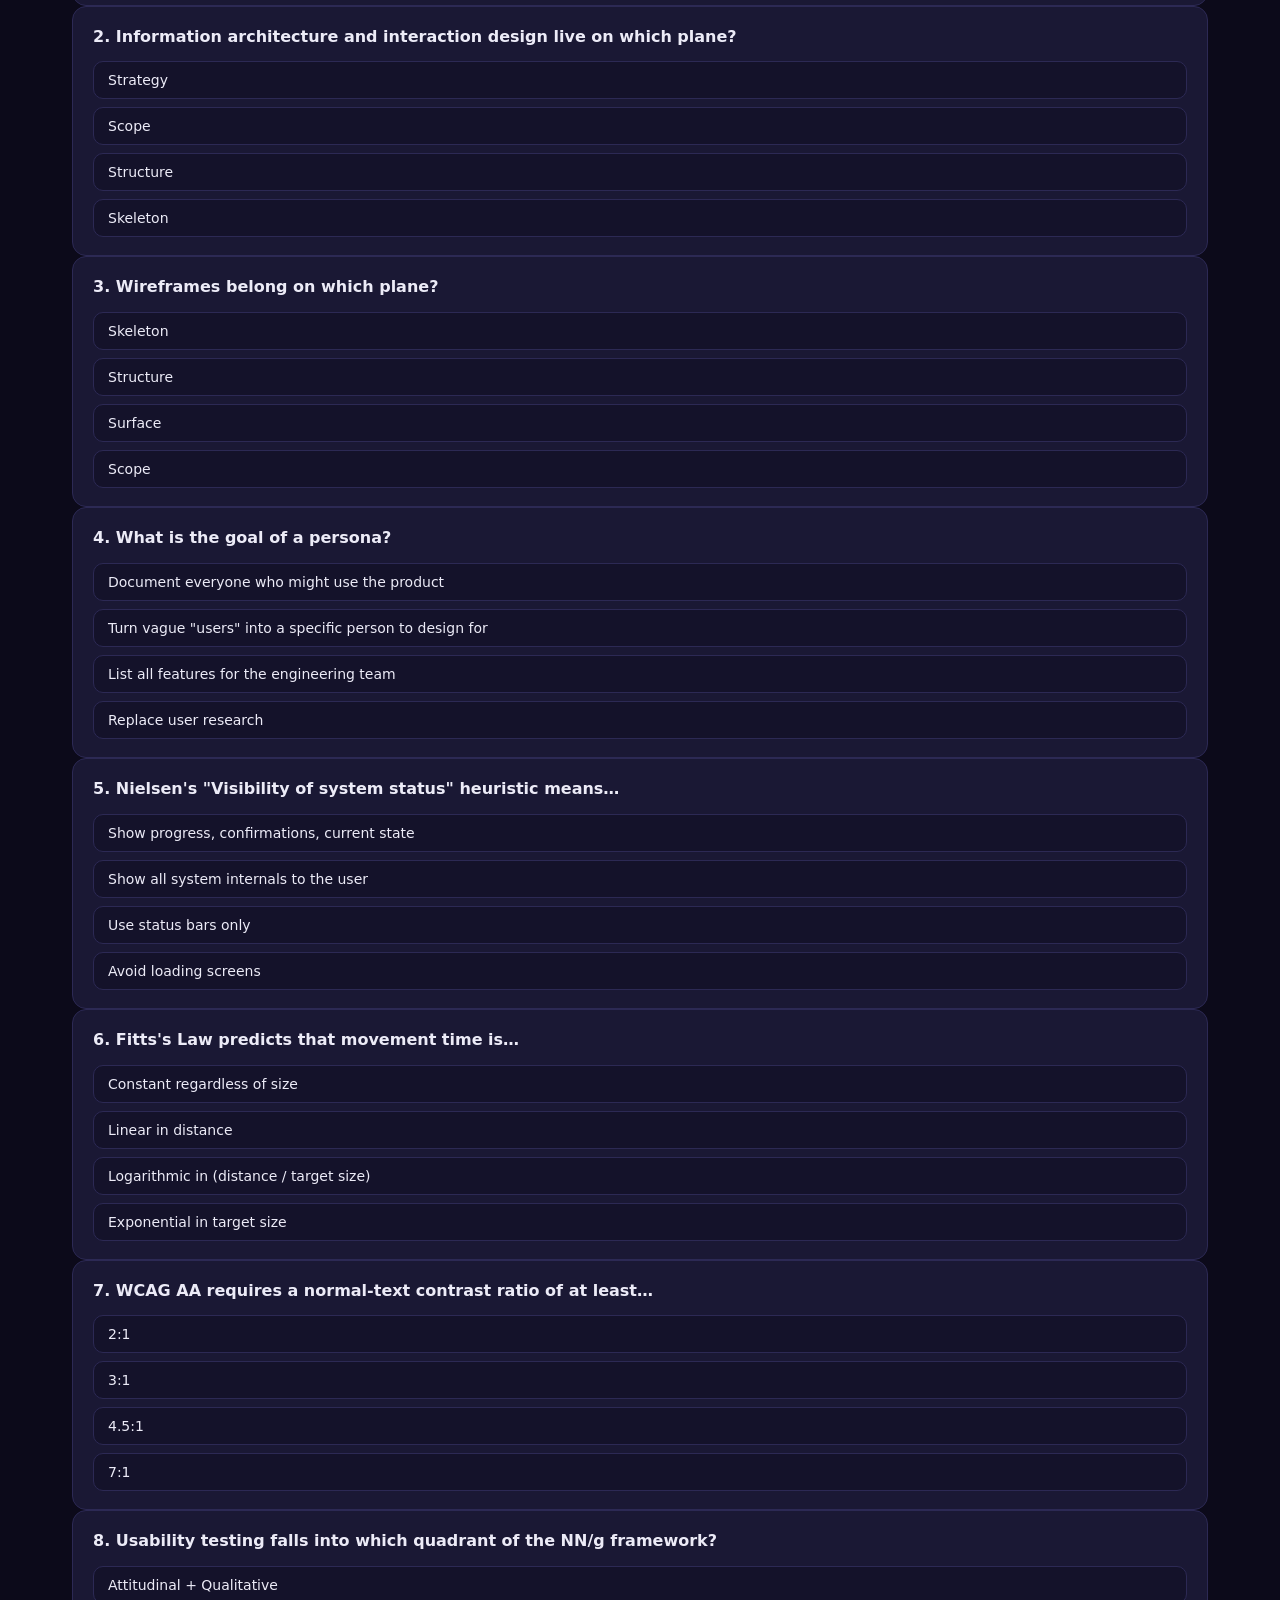
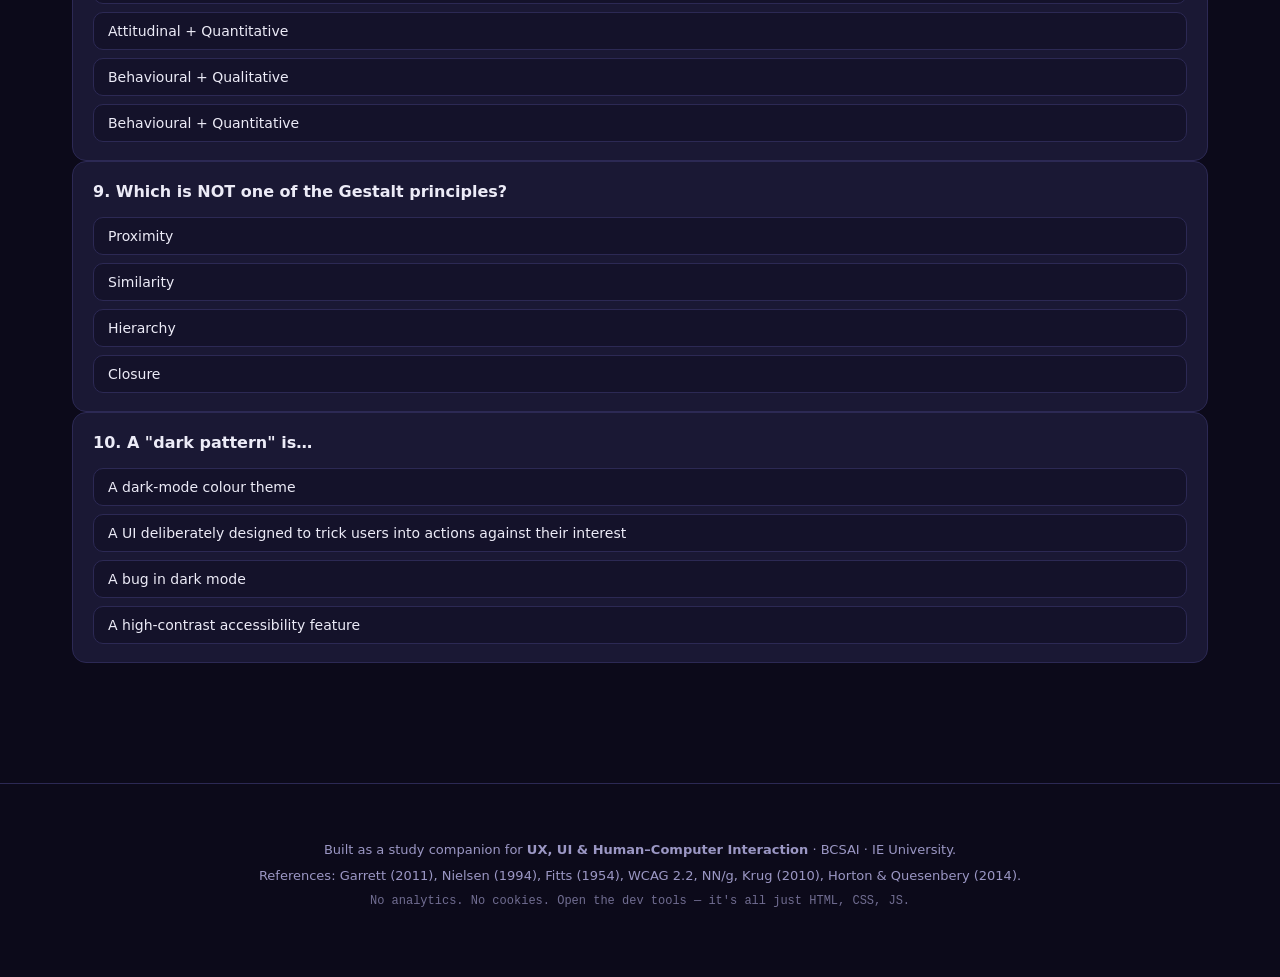
==== commit d66b611f: "Add worked-example project page" ====
--- a/index.html
+++ b/index.html
@@ -17,6 +17,7 @@
   </a>
   <nav class="nav-links">
     <a href="course.html">Course outline</a>
+    <a href="./project.html">Example project</a>
     <a href="#planes">5 Planes</a>
     <a href="#timeline">History</a>
     <a href="#persona">Persona</a>
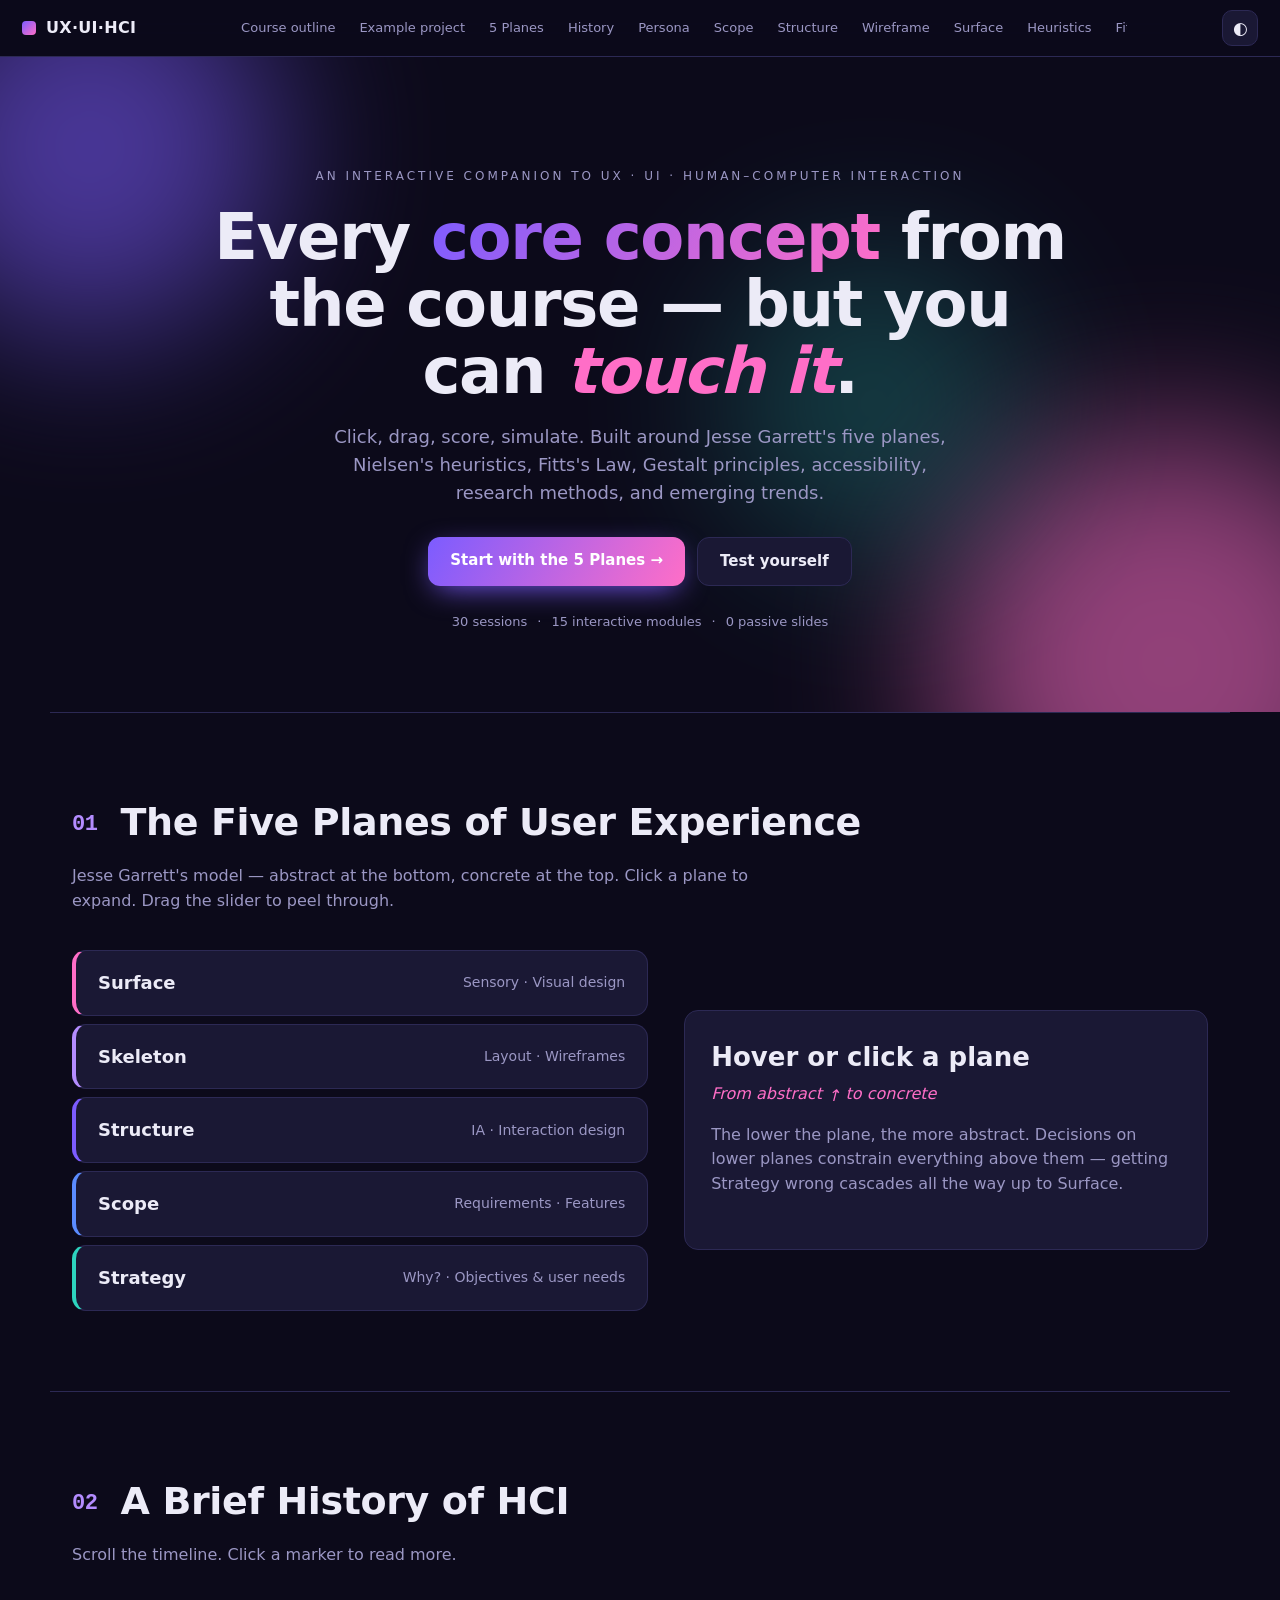
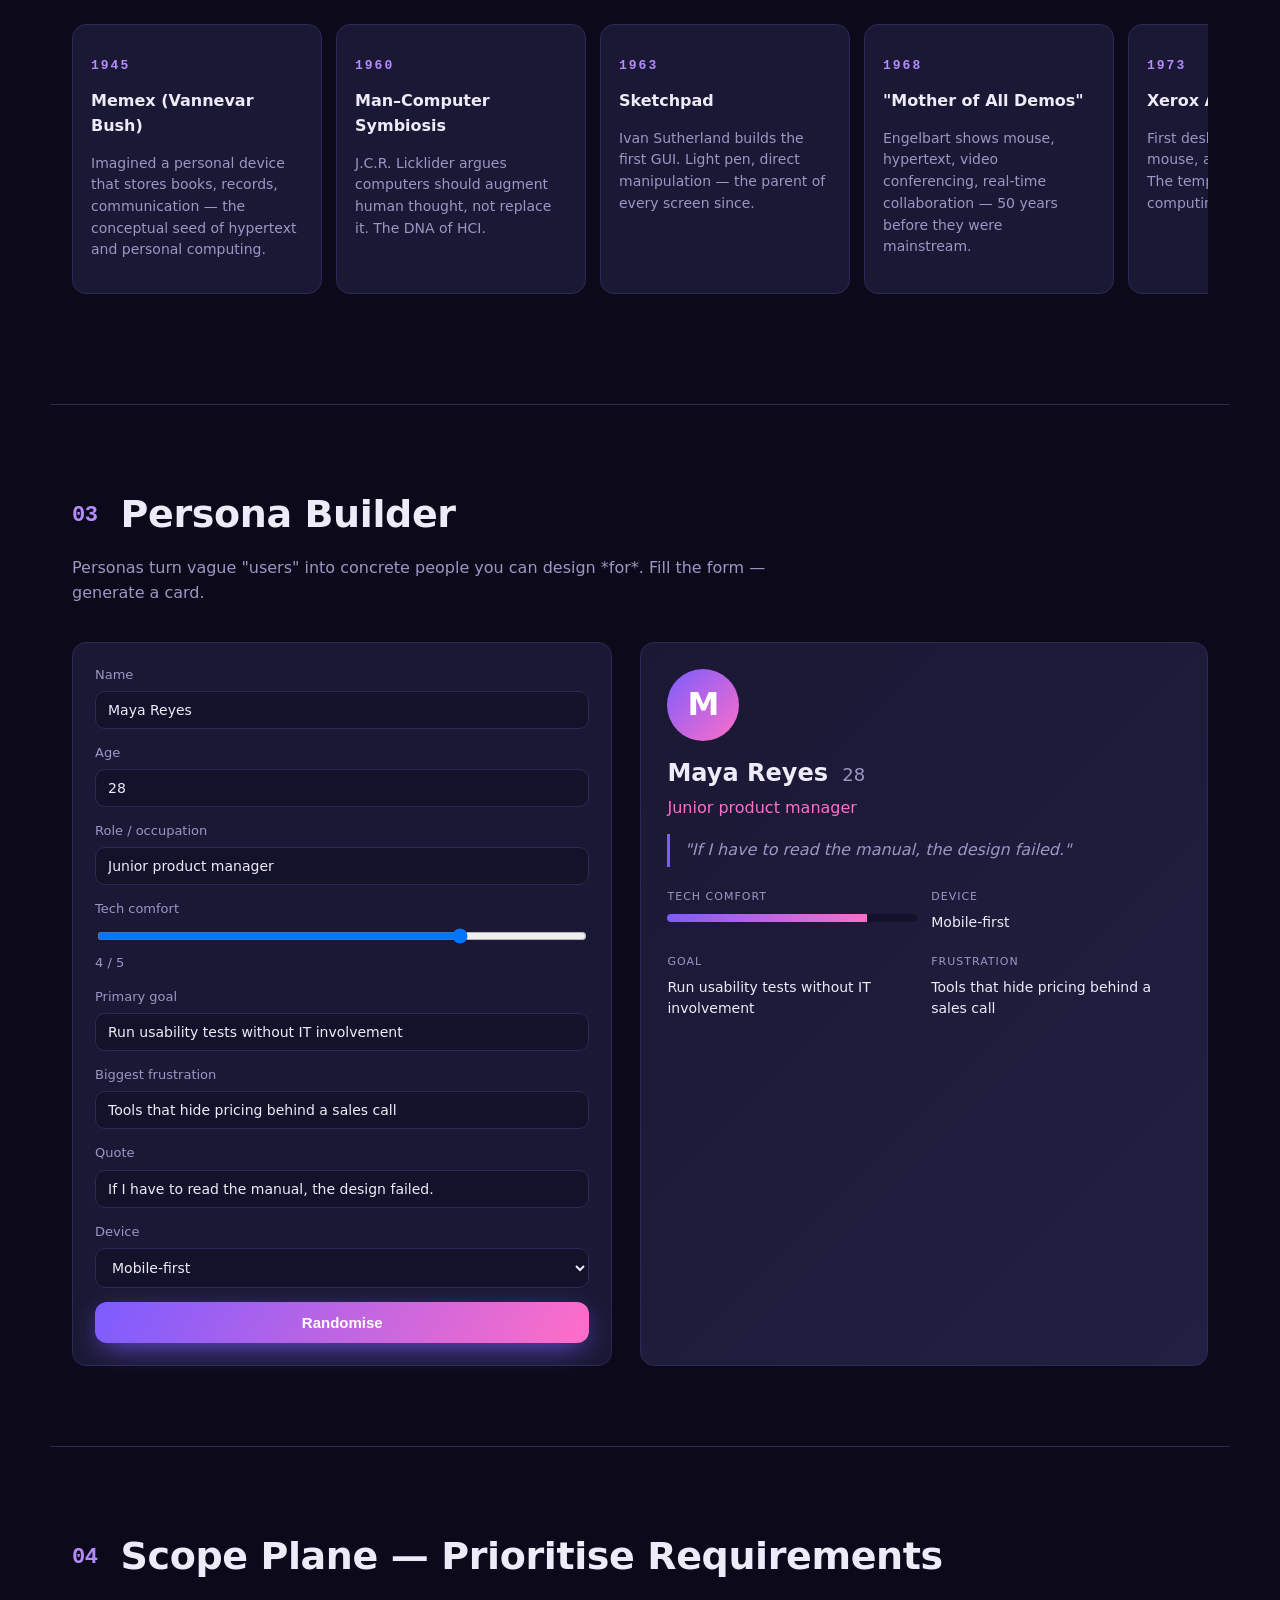
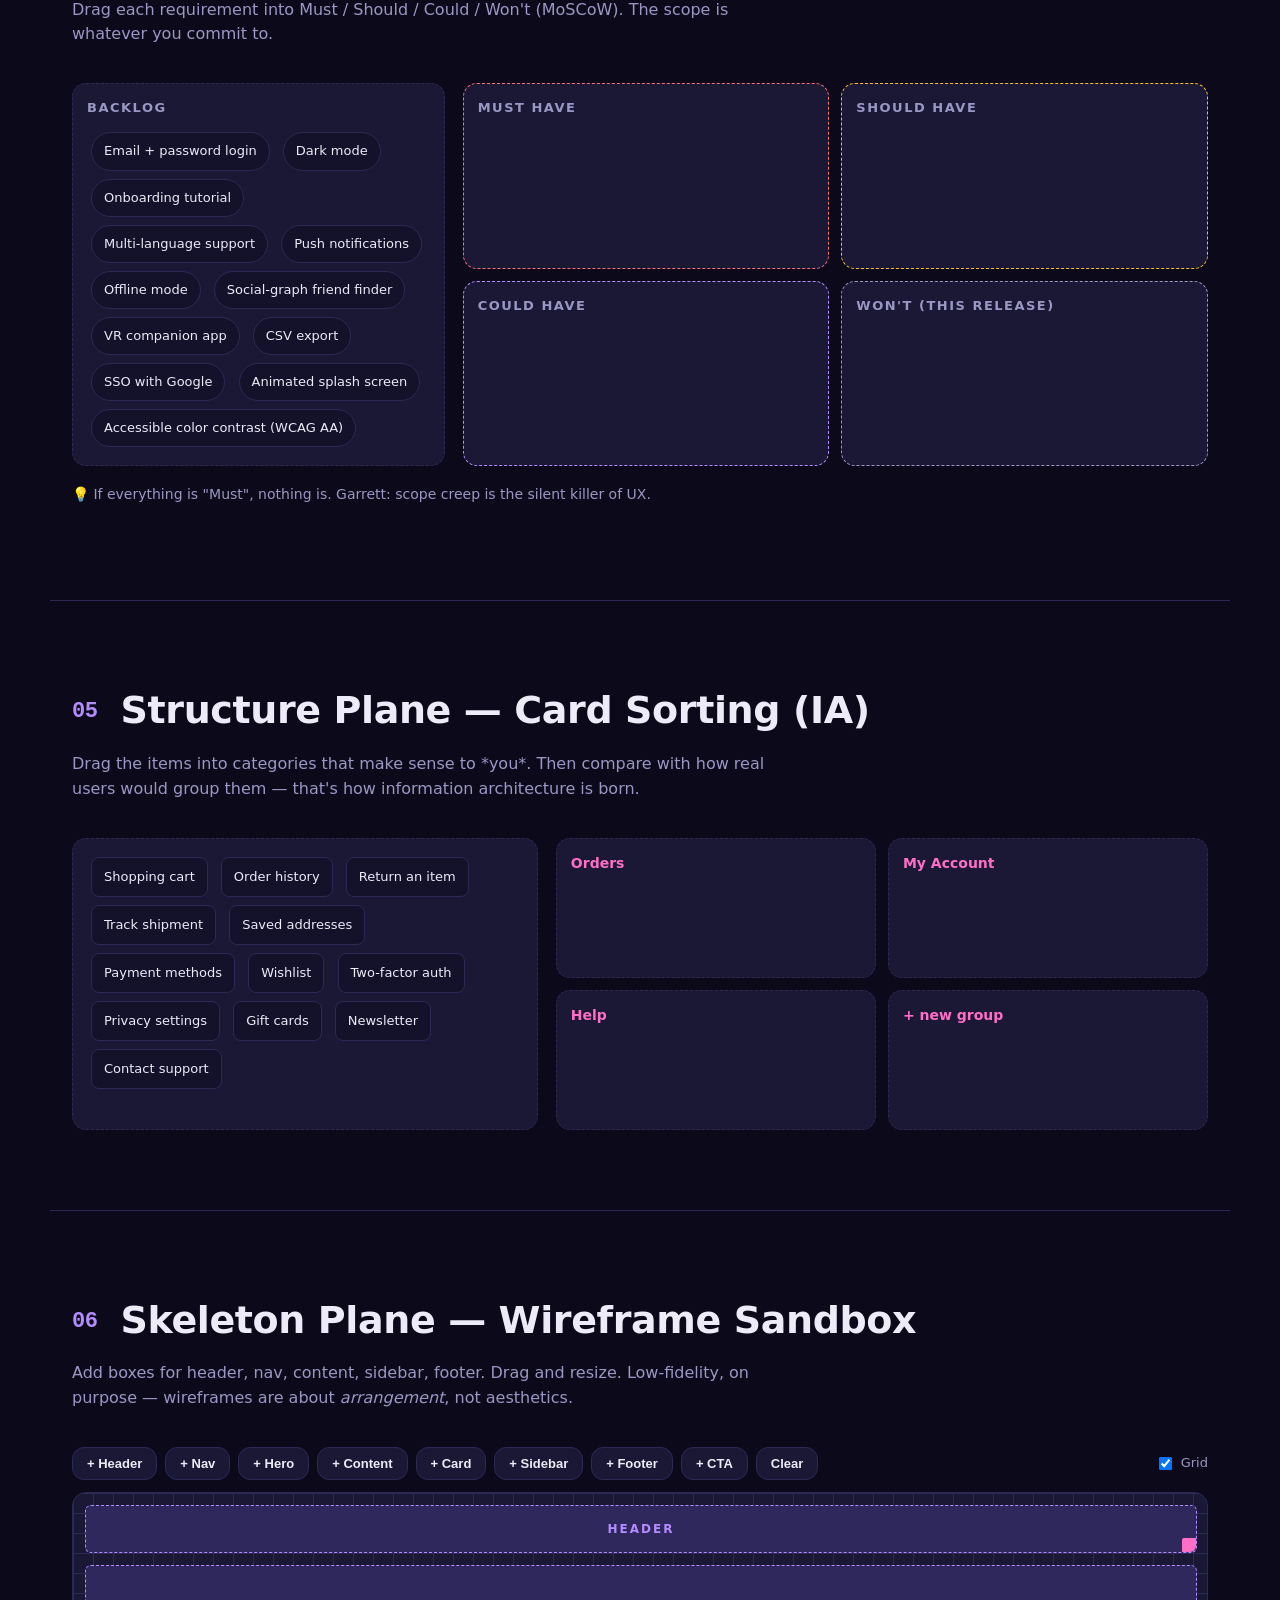
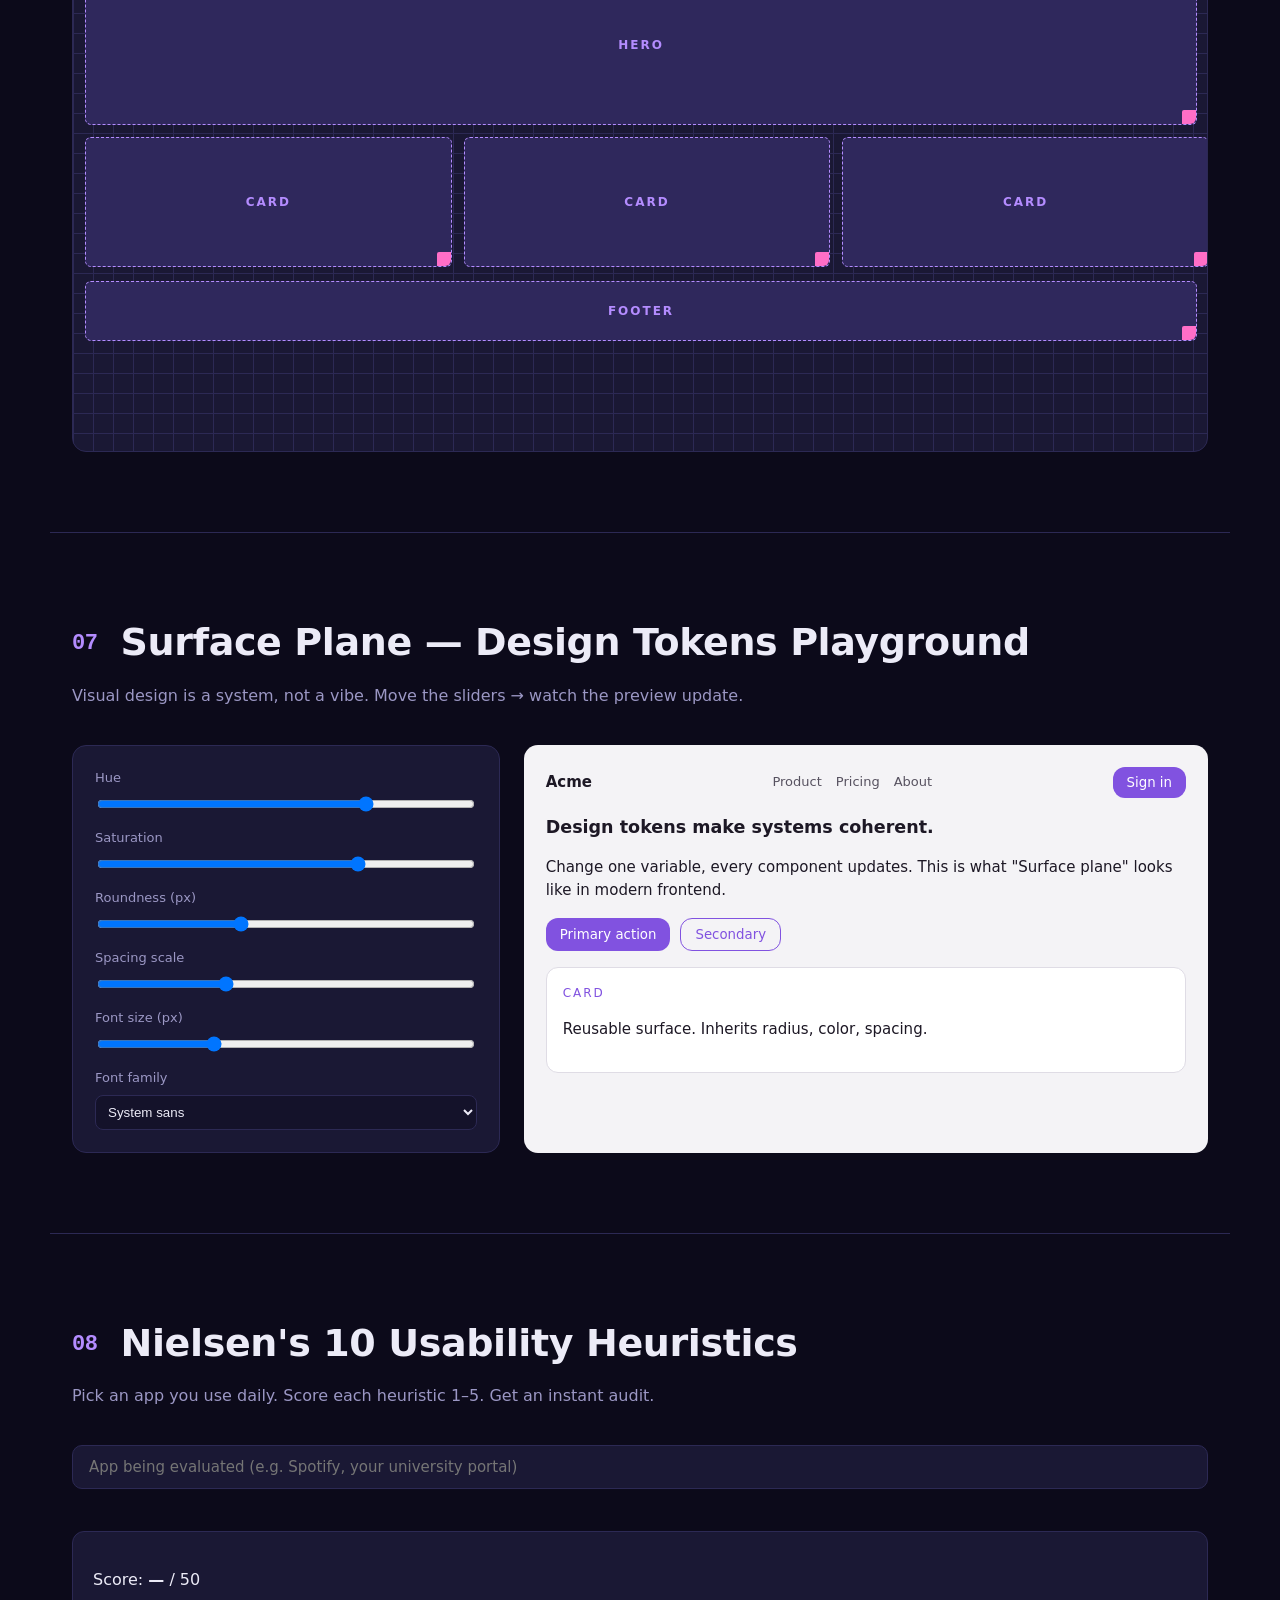
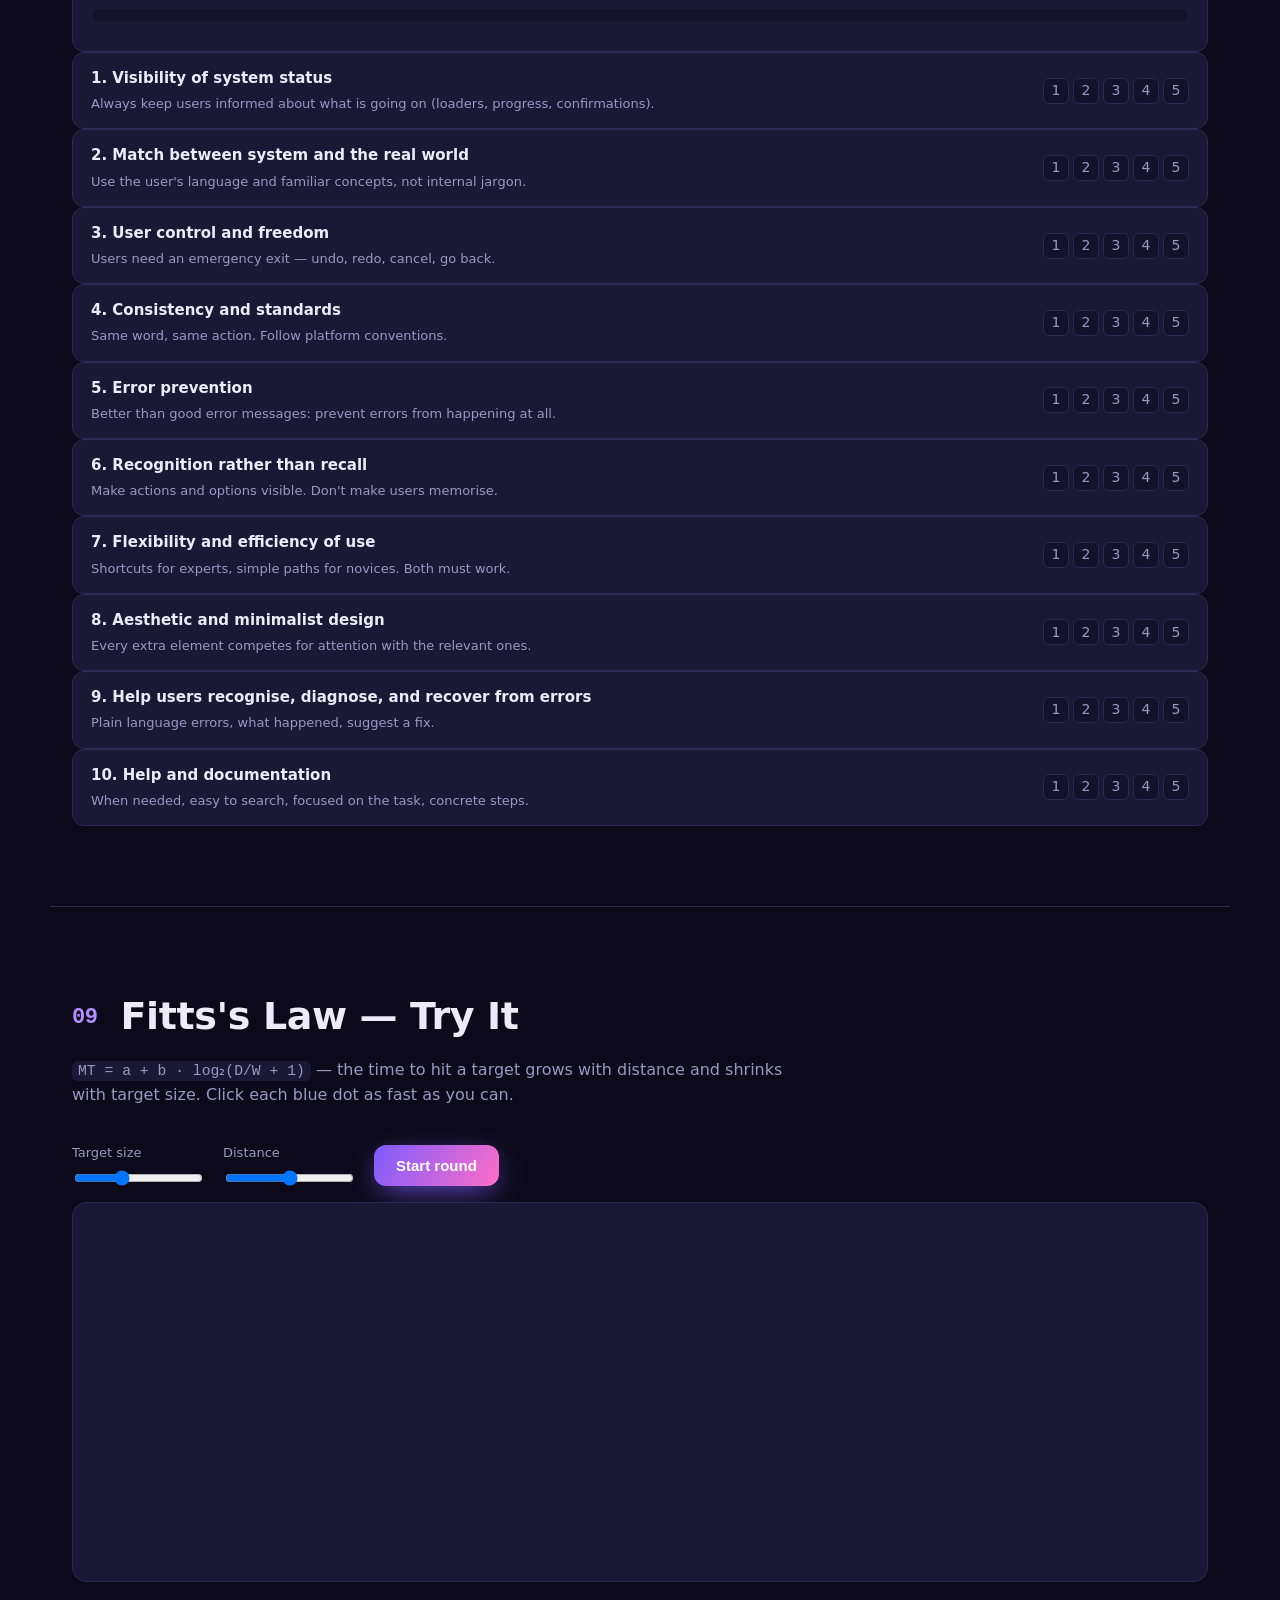
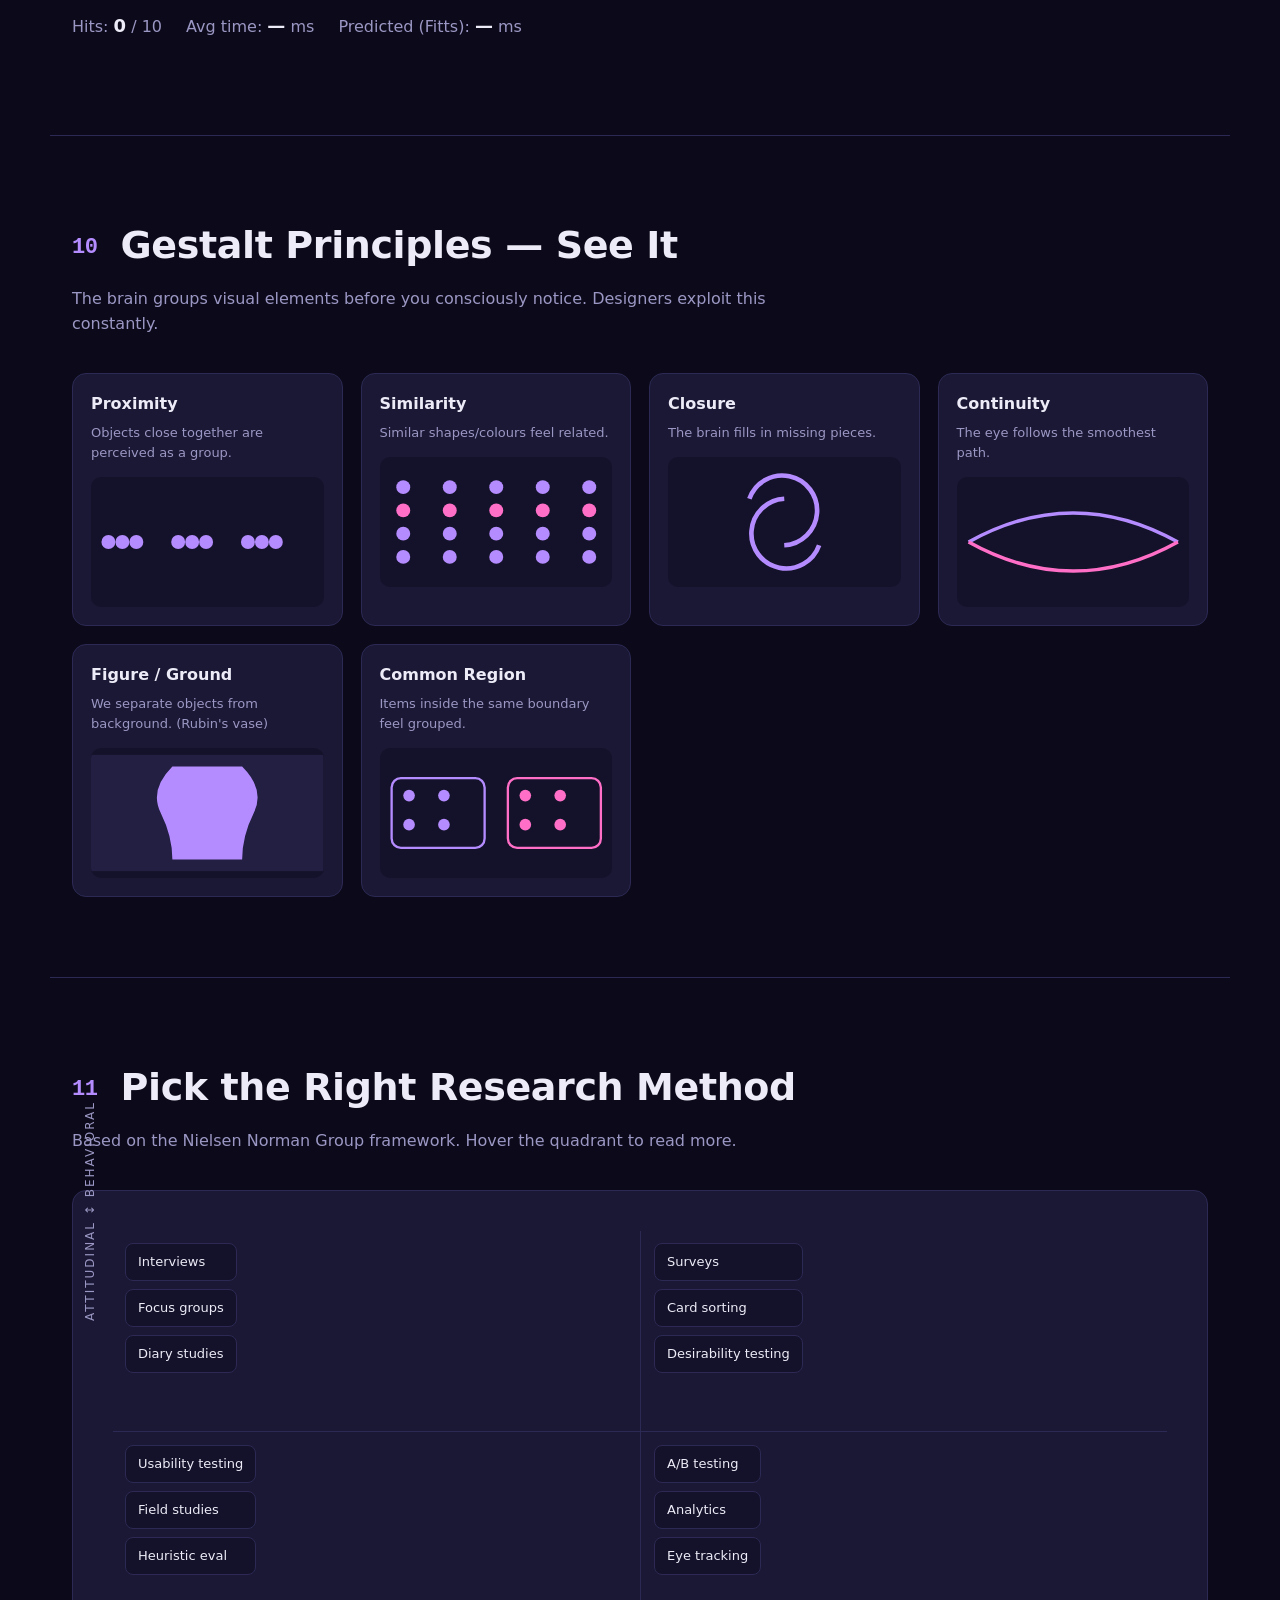
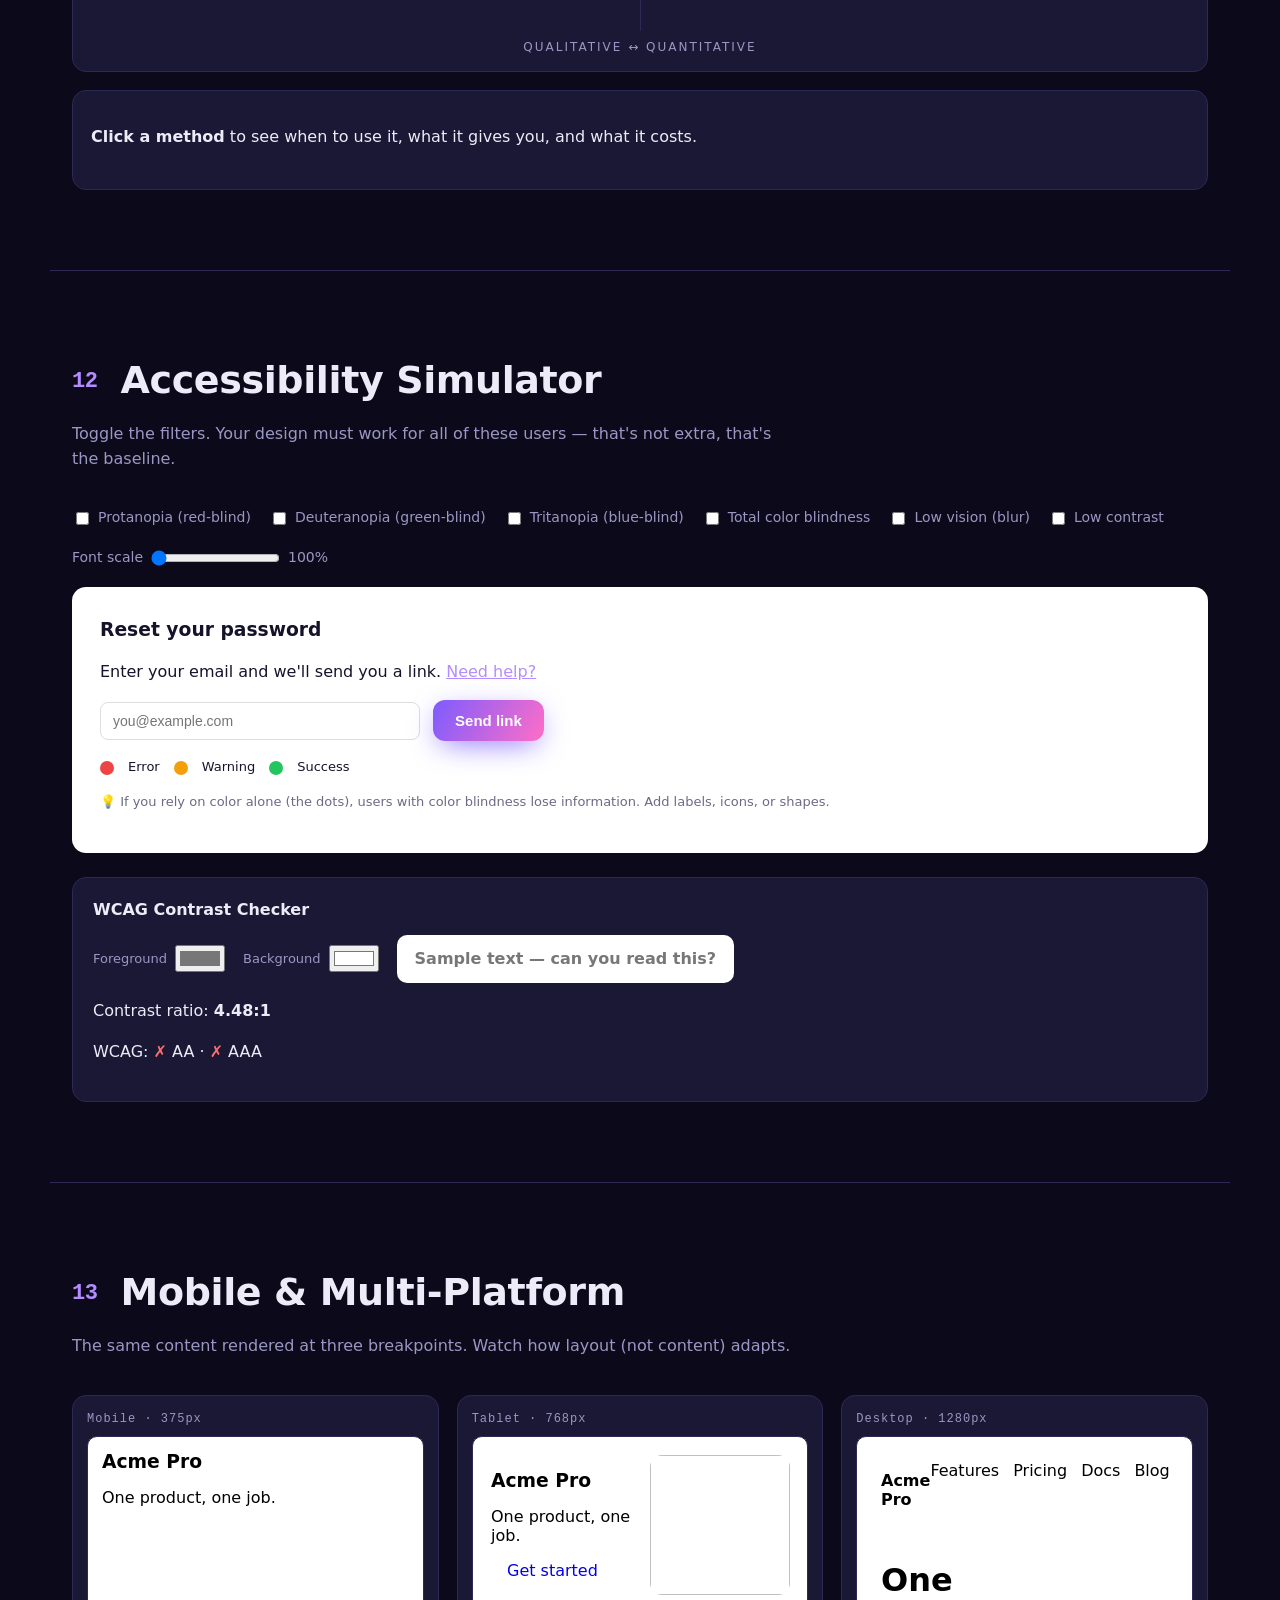
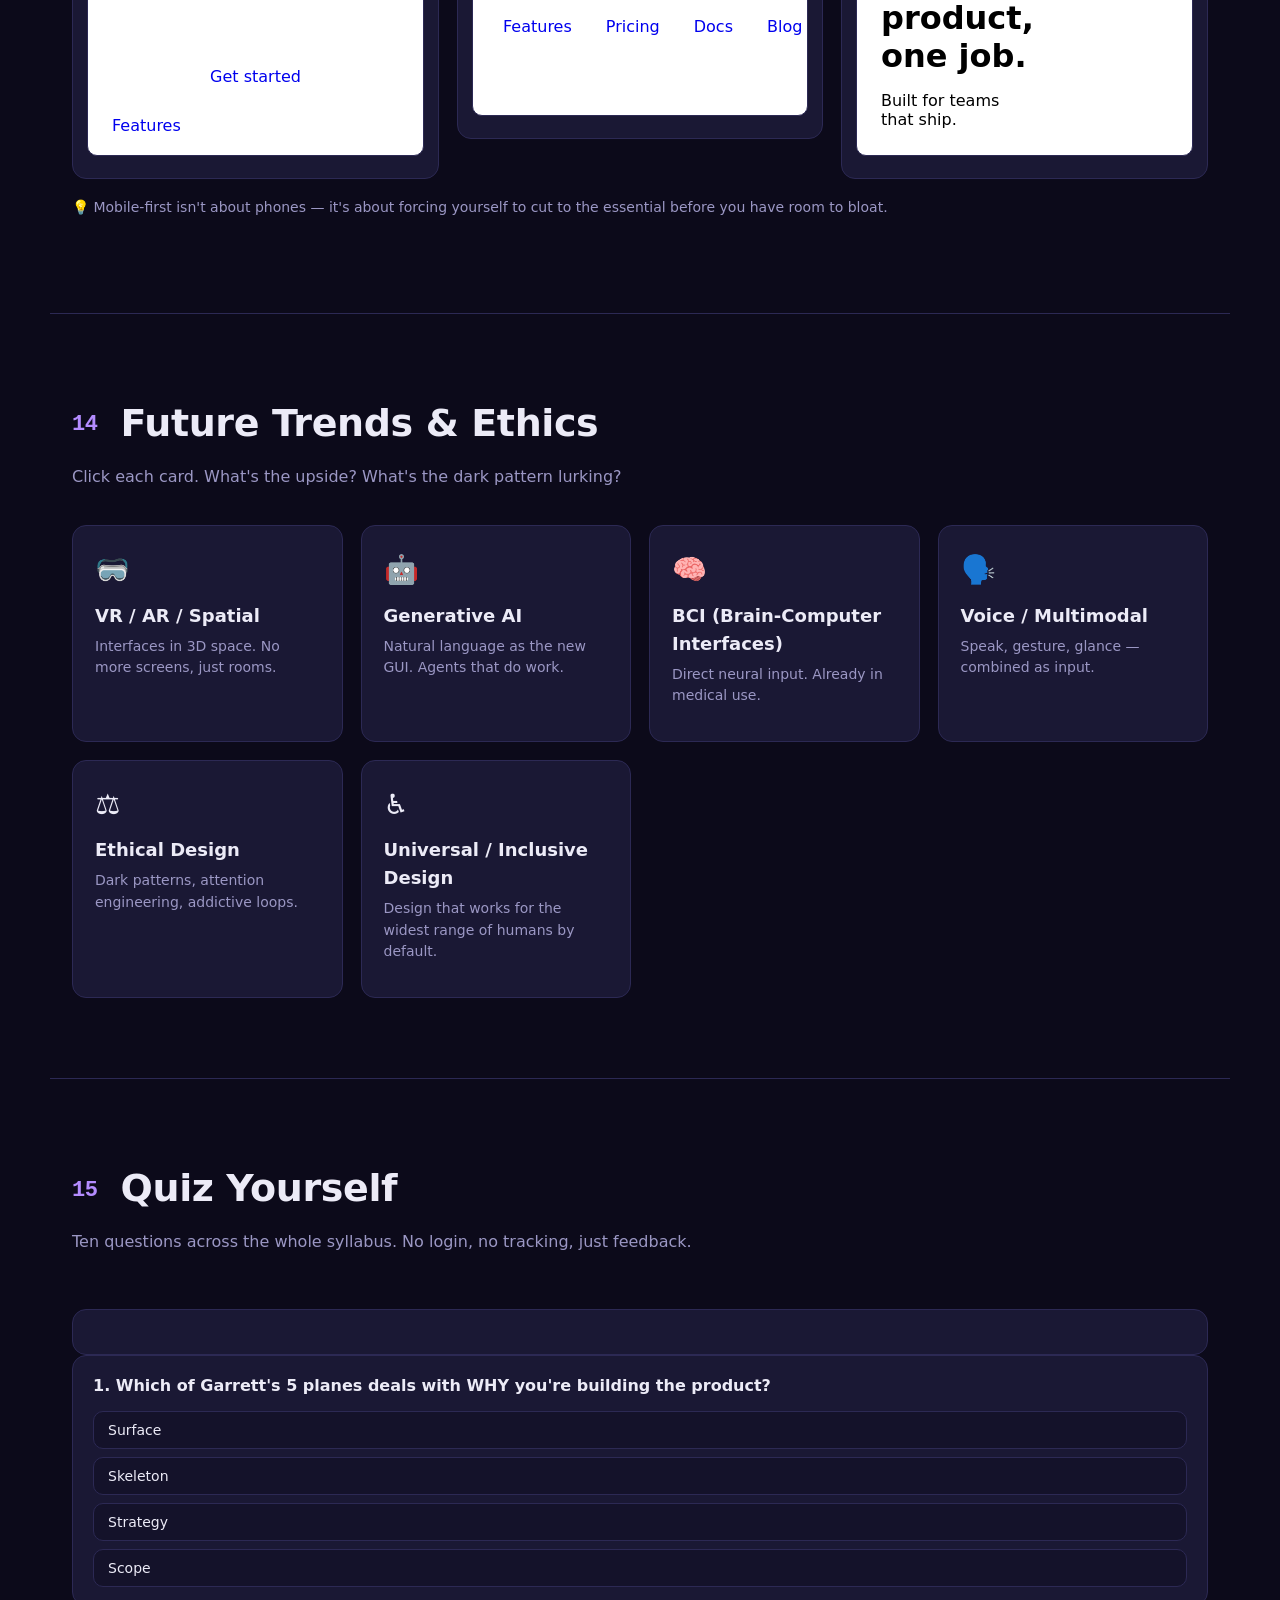
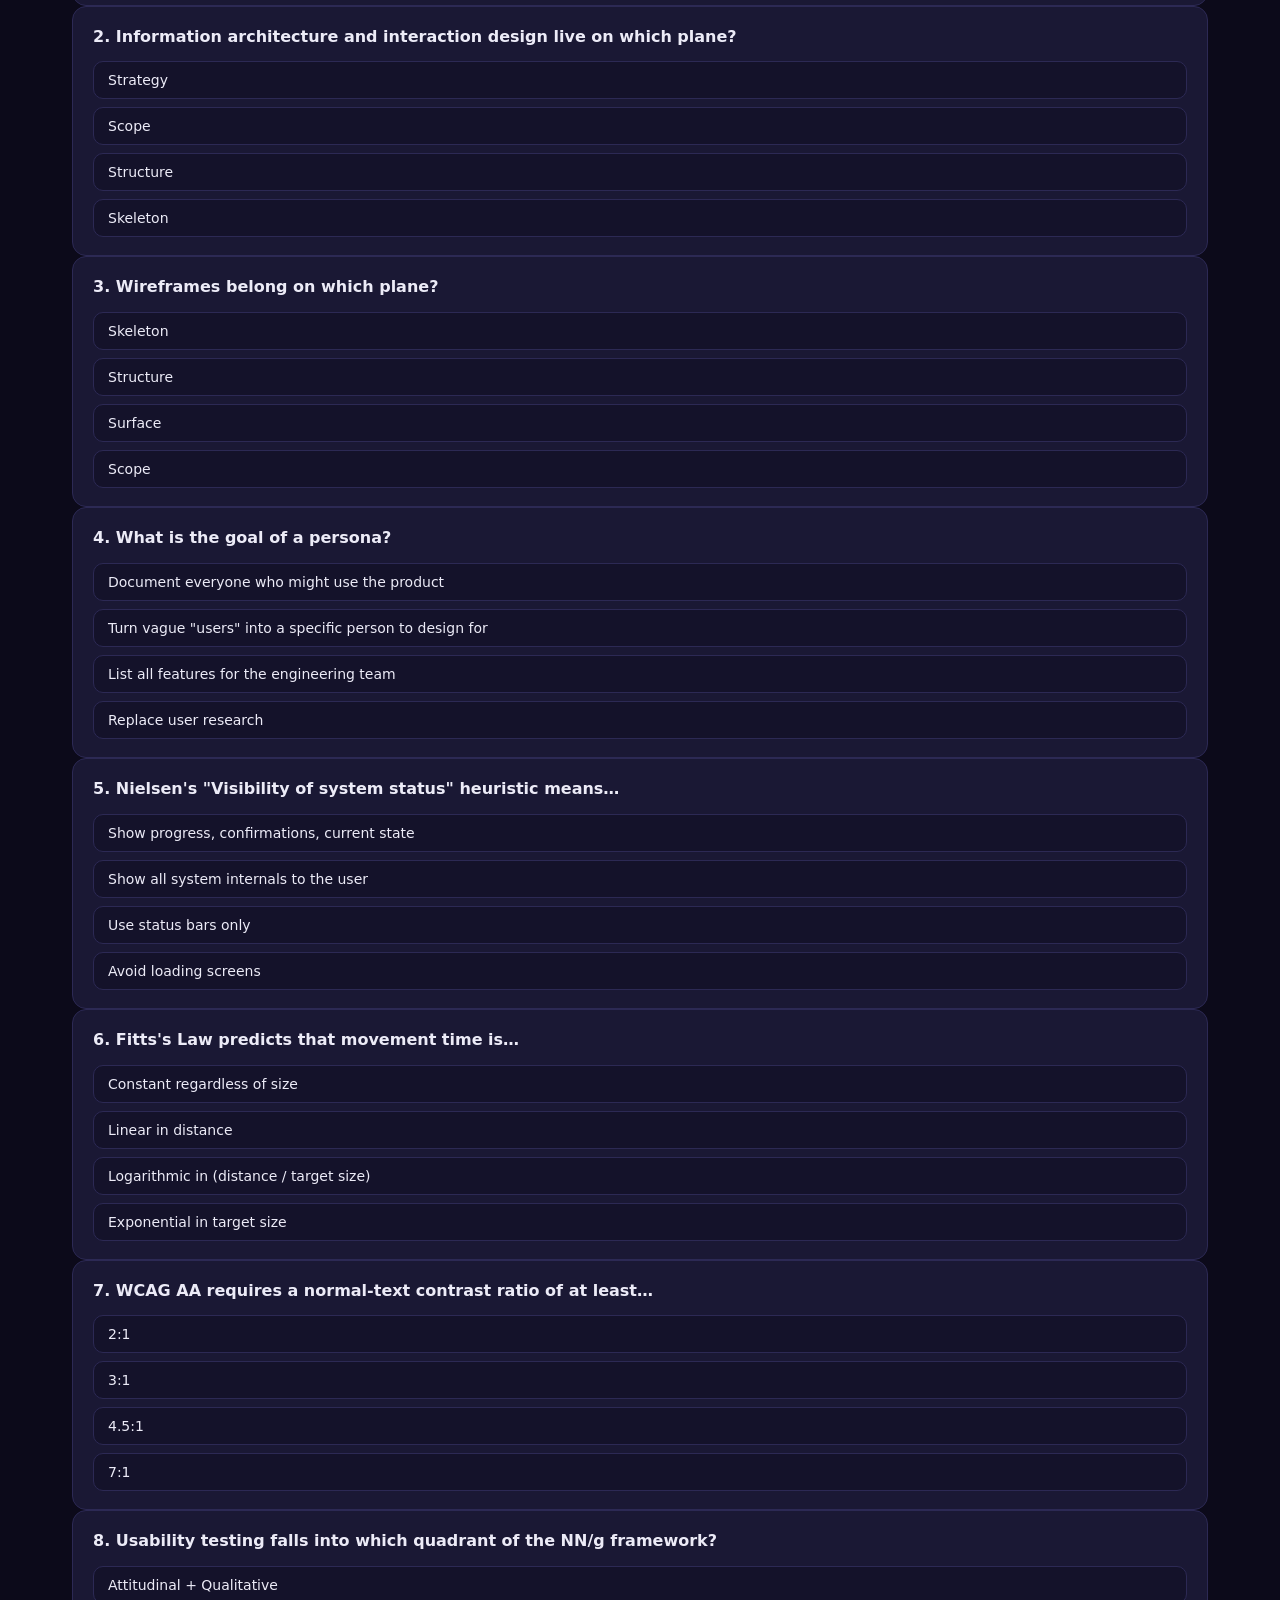
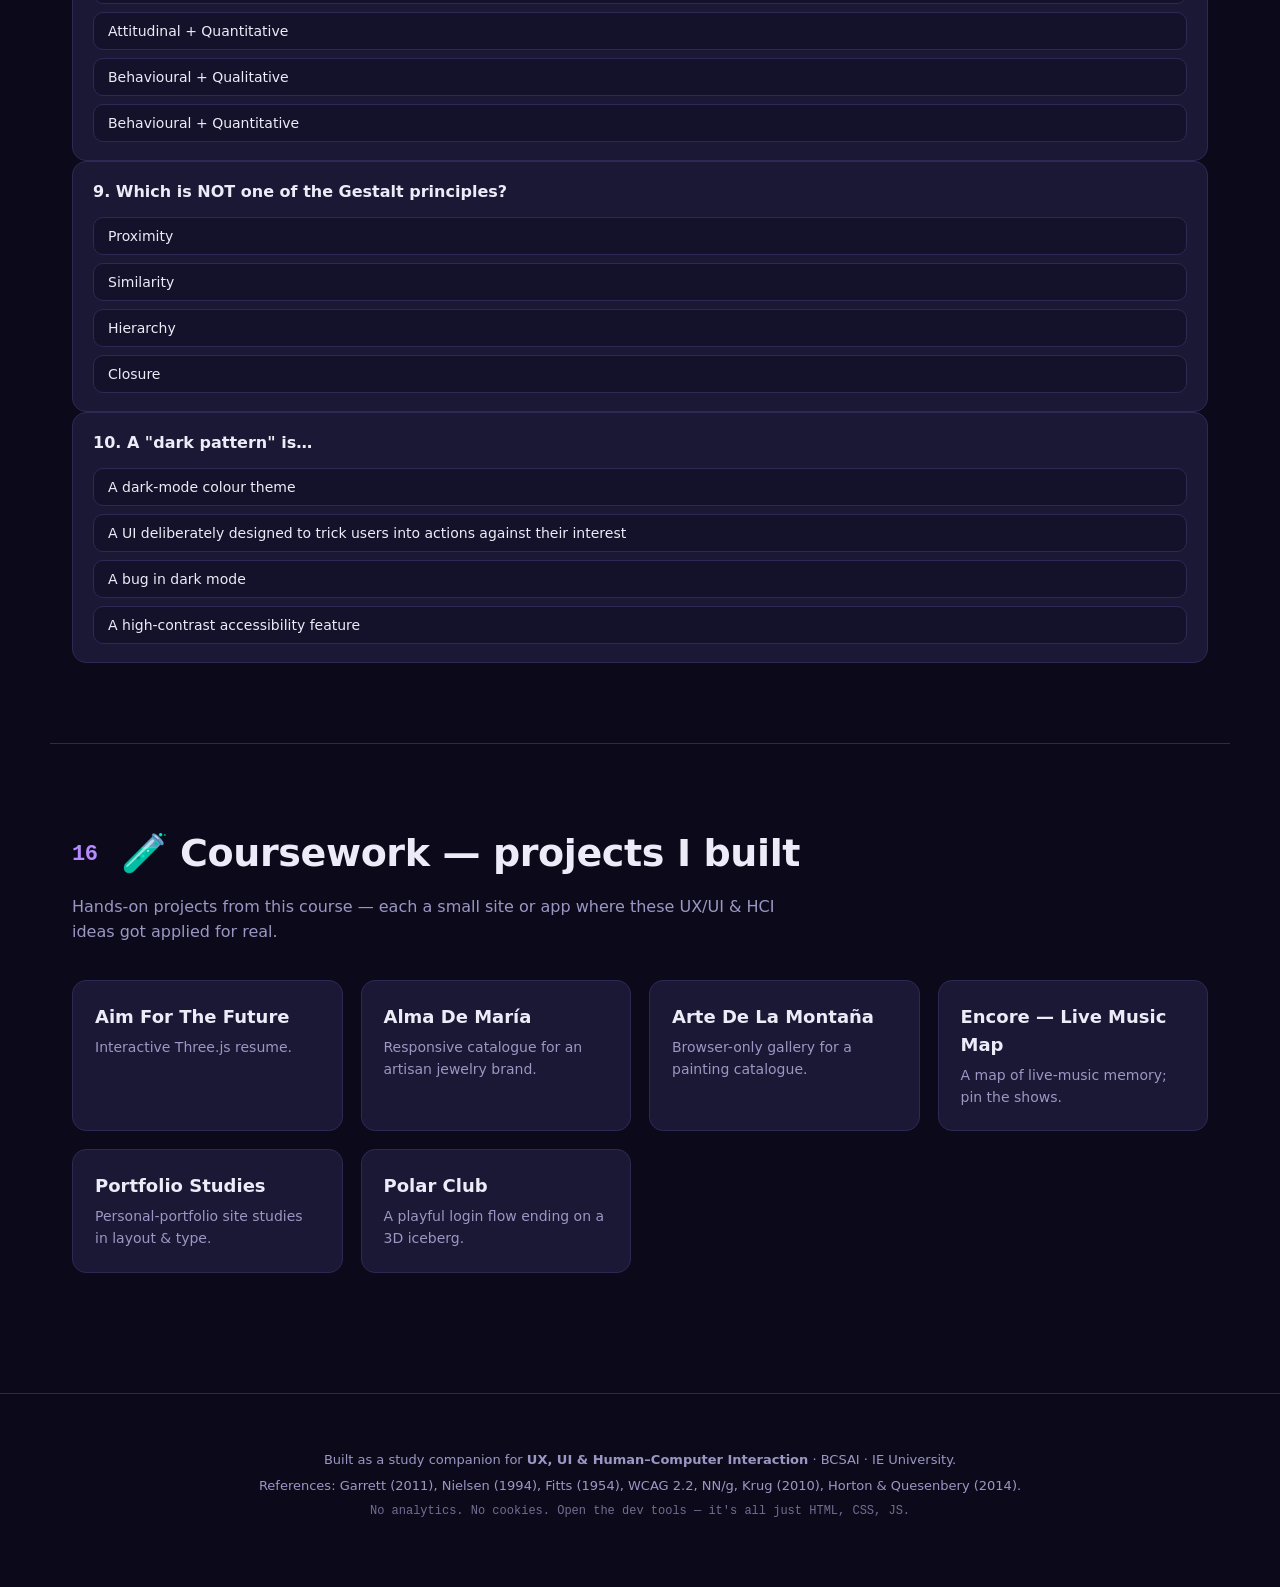
==== commit 26e7b2c3: "Add Coursework section linking project repos; trim README boilerplate" ====
--- a/index.html
+++ b/index.html
@@ -33,6 +33,7 @@
     <a href="#mobile">Mobile</a>
     <a href="#future">Future</a>
     <a href="#quiz">Quiz</a>
+    <a href="#coursework">Coursework</a>
   </nav>
   <button id="themeToggle" class="theme-btn" aria-label="Toggle theme">◐</button>
 </header>
@@ -378,6 +379,39 @@
   <div class="quiz-result" id="quizResult"></div>
 </section>
 
+<!-- ============================== COURSEWORK ============================== -->
+<section id="coursework" class="section">
+  <h2><span class="num">16</span> 🧪 Coursework — projects I built</h2>
+  <p class="subtitle">Hands-on projects from this course — each a small site or app where these UX/UI &amp; HCI ideas got applied for real.</p>
+
+  <div class="proj-grid">
+    <a class="proj-card" href="https://andreaisabelmontana.github.io/aim-for-the-future.github.io/" target="_blank" rel="noopener">
+      <strong>Aim For The Future</strong>
+      <p>Interactive Three.js resume.</p>
+    </a>
+    <a class="proj-card" href="https://andreaisabelmontana.github.io/Alma-De-Maria/" target="_blank" rel="noopener">
+      <strong>Alma De María</strong>
+      <p>Responsive catalogue for an artisan jewelry brand.</p>
+    </a>
+    <a class="proj-card" href="https://andreaisabelmontana.github.io/Arte-De-La-Montana/" target="_blank" rel="noopener">
+      <strong>Arte De La Montaña</strong>
+      <p>Browser-only gallery for a painting catalogue.</p>
+    </a>
+    <a class="proj-card" href="https://andreaisabelmontana.github.io/Google-Maps-Awards-2025/" target="_blank" rel="noopener">
+      <strong>Encore — Live Music Map</strong>
+      <p>A map of live-music memory; pin the shows.</p>
+    </a>
+    <a class="proj-card" href="https://andreaisabelmontana.github.io/portfolio-studies/" target="_blank" rel="noopener">
+      <strong>Portfolio Studies</strong>
+      <p>Personal-portfolio site studies in layout &amp; type.</p>
+    </a>
+    <a class="proj-card" href="https://andreaisabelmontana.github.io/polar-club/" target="_blank" rel="noopener">
+      <strong>Polar Club</strong>
+      <p>A playful login flow ending on a 3D iceberg.</p>
+    </a>
+  </div>
+</section>
+
 <!-- ============================== FOOTER ============================== -->
 <footer class="footer">
   <p>Built as a study companion for <strong>UX, UI &amp; Human–Computer Interaction</strong> · BCSAI · IE University.</p>
--- a/styles.css
+++ b/styles.css
@@ -439,6 +439,17 @@
 .future-card .fc-up { background: color-mix(in srgb, var(--good) 18%, transparent); border: 1px solid var(--good); color: var(--good); }
 .future-card .fc-down { background: color-mix(in srgb, var(--bad) 18%, transparent); border: 1px solid var(--bad); color: var(--bad); }
 
+/* ============ COURSEWORK ============ */
+.proj-grid { display: grid; grid-template-columns: repeat(auto-fit, minmax(260px, 1fr)); gap: 18px; }
+.proj-card {
+  display: block; text-decoration: none; color: var(--text);
+  background: var(--panel); border: 1px solid var(--line); border-radius: var(--radius); padding: 22px;
+  transition: transform .2s, border-color .2s;
+}
+.proj-card:hover { transform: translateY(-4px); border-color: var(--primary); }
+.proj-card strong { display: block; margin: 0 0 6px; font-size: 18px; }
+.proj-card p { margin: 0; color: var(--muted); font-size: 14px; }
+
 /* ============ QUIZ ============ */
 .quiz { display: grid; gap: 14px; }
 .quiz-q {
